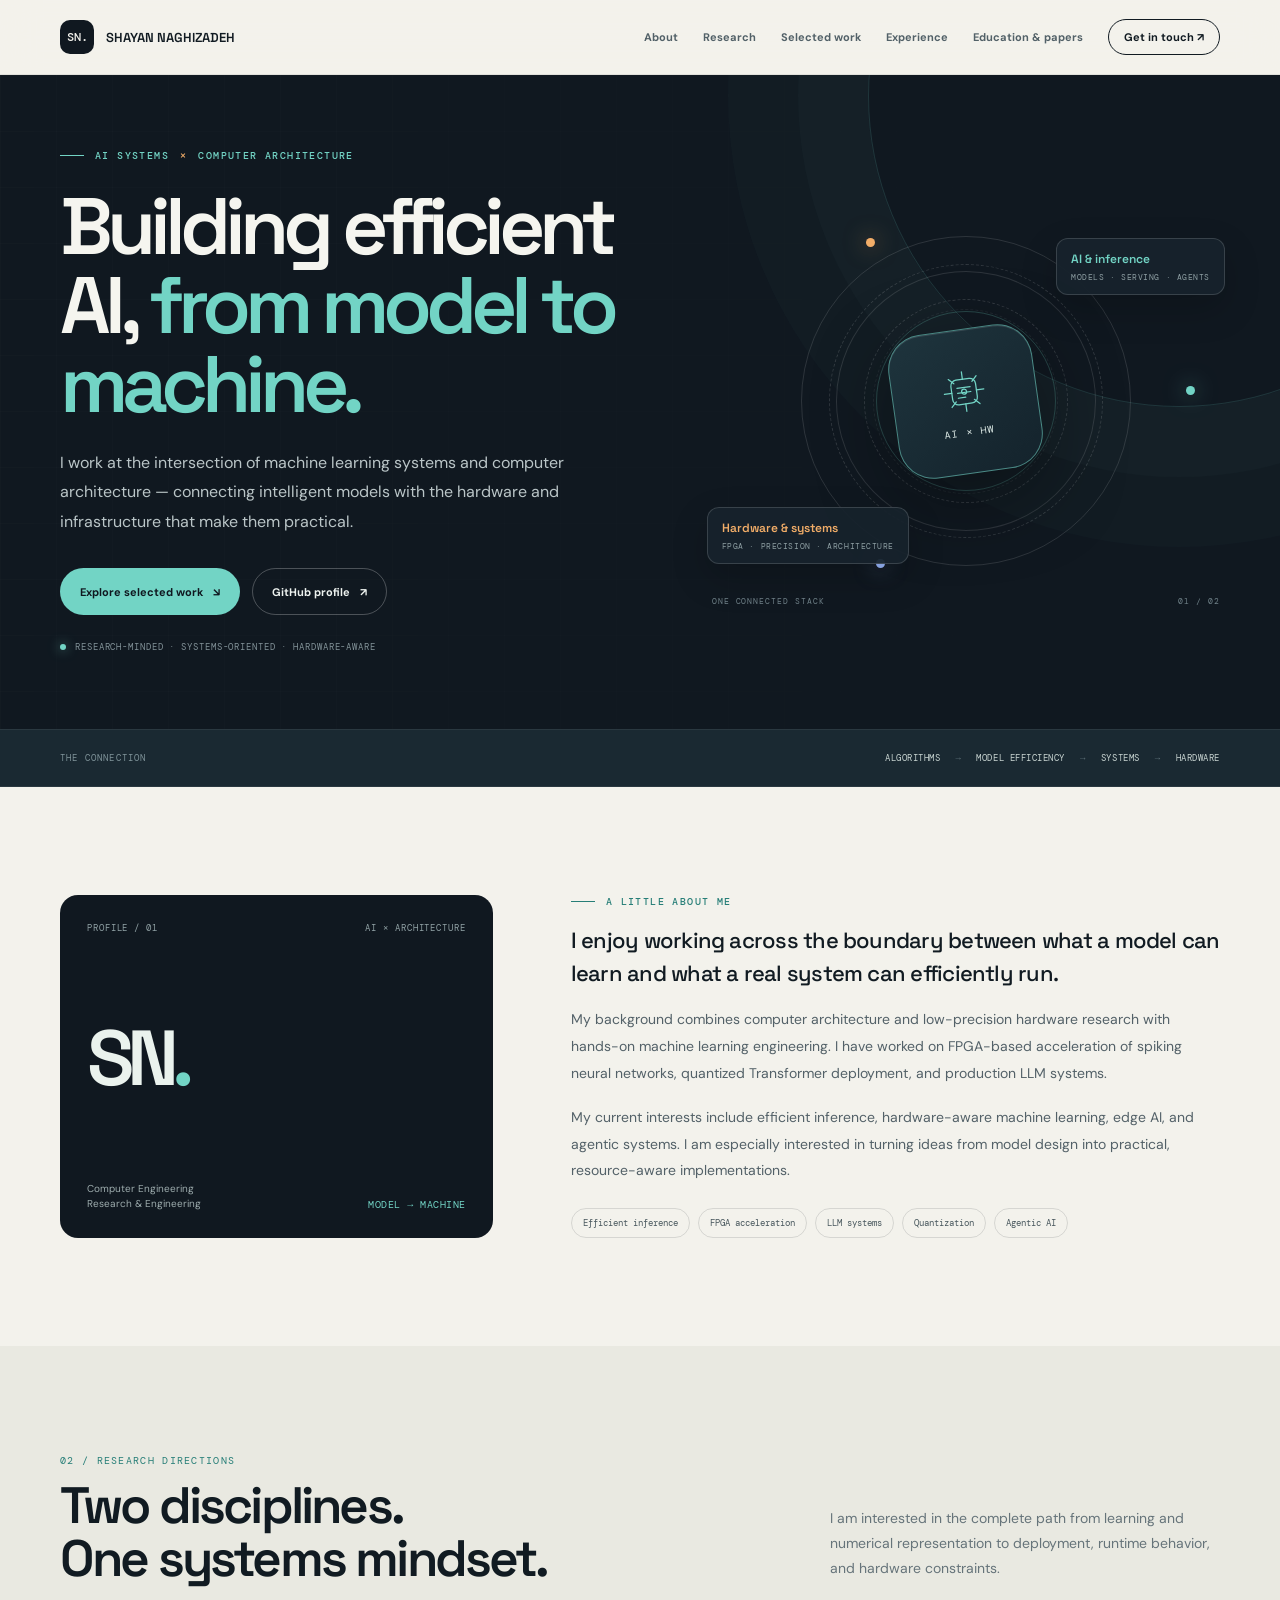
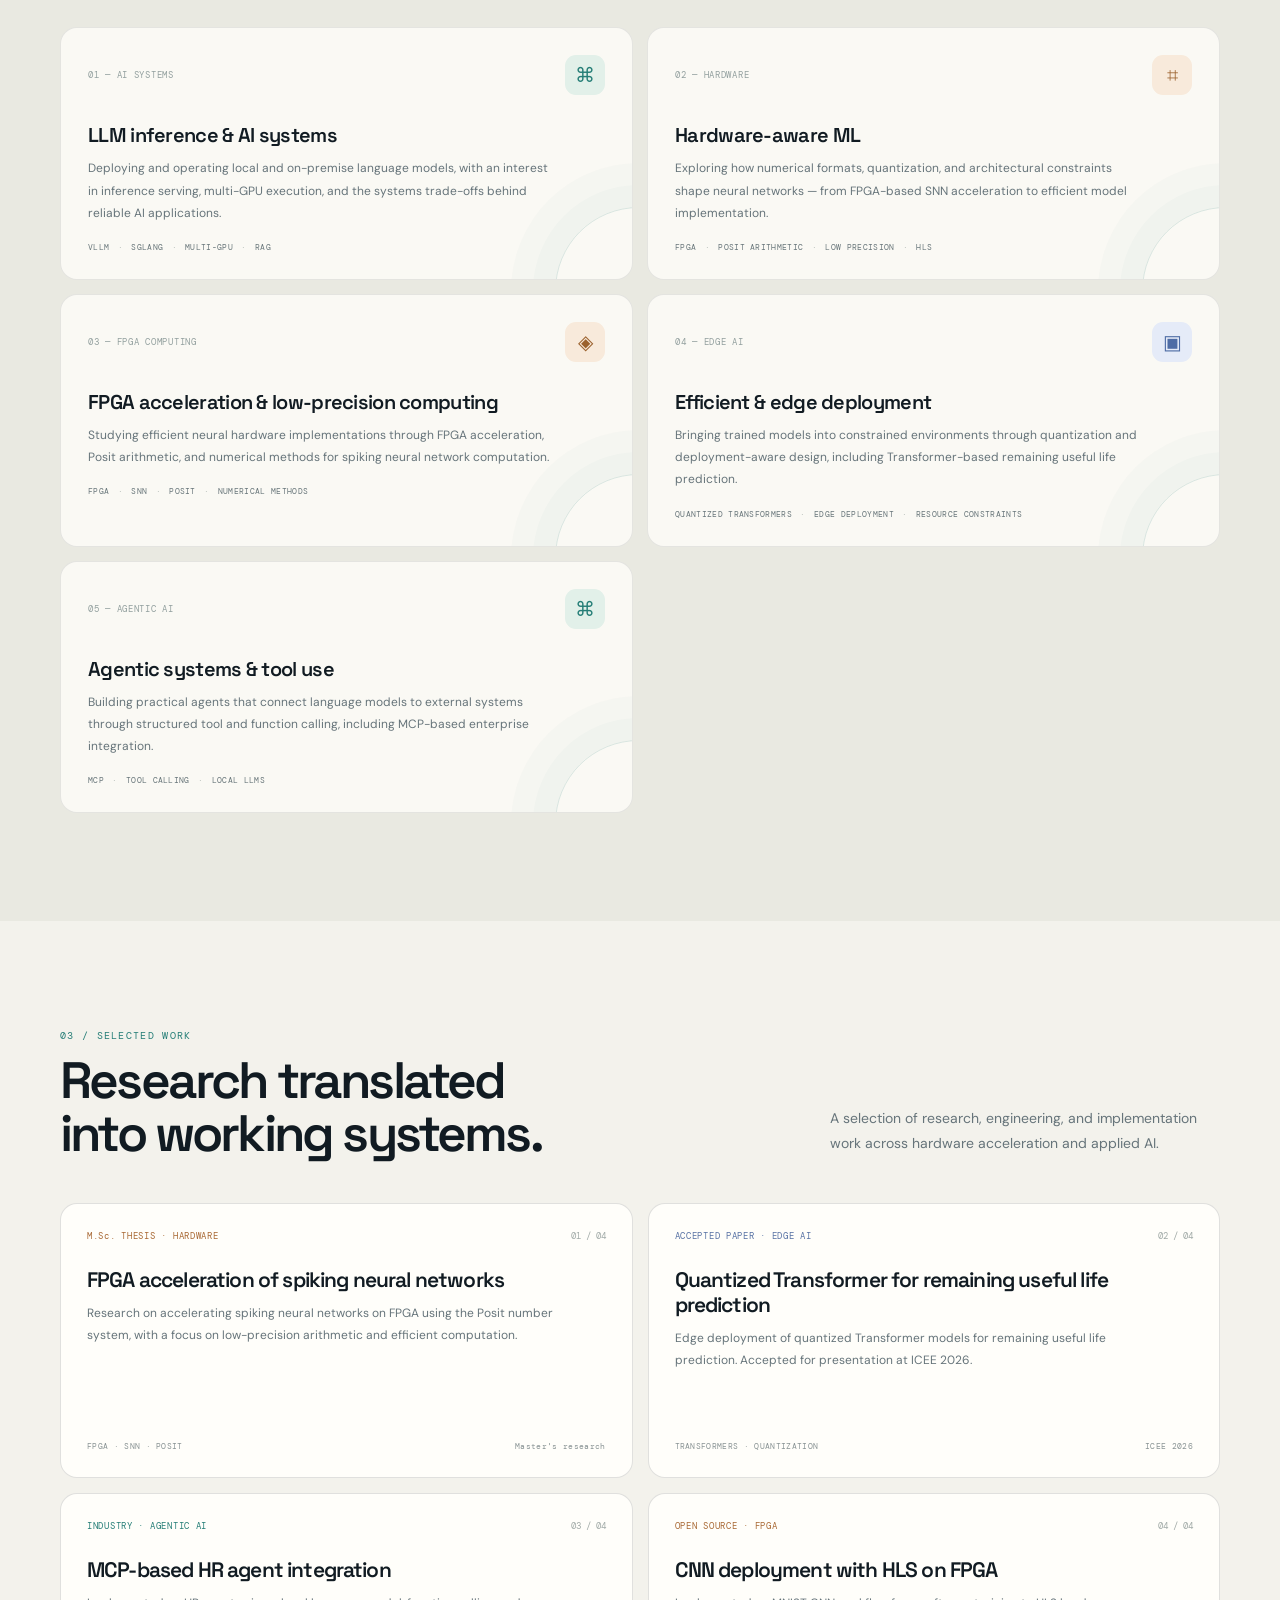
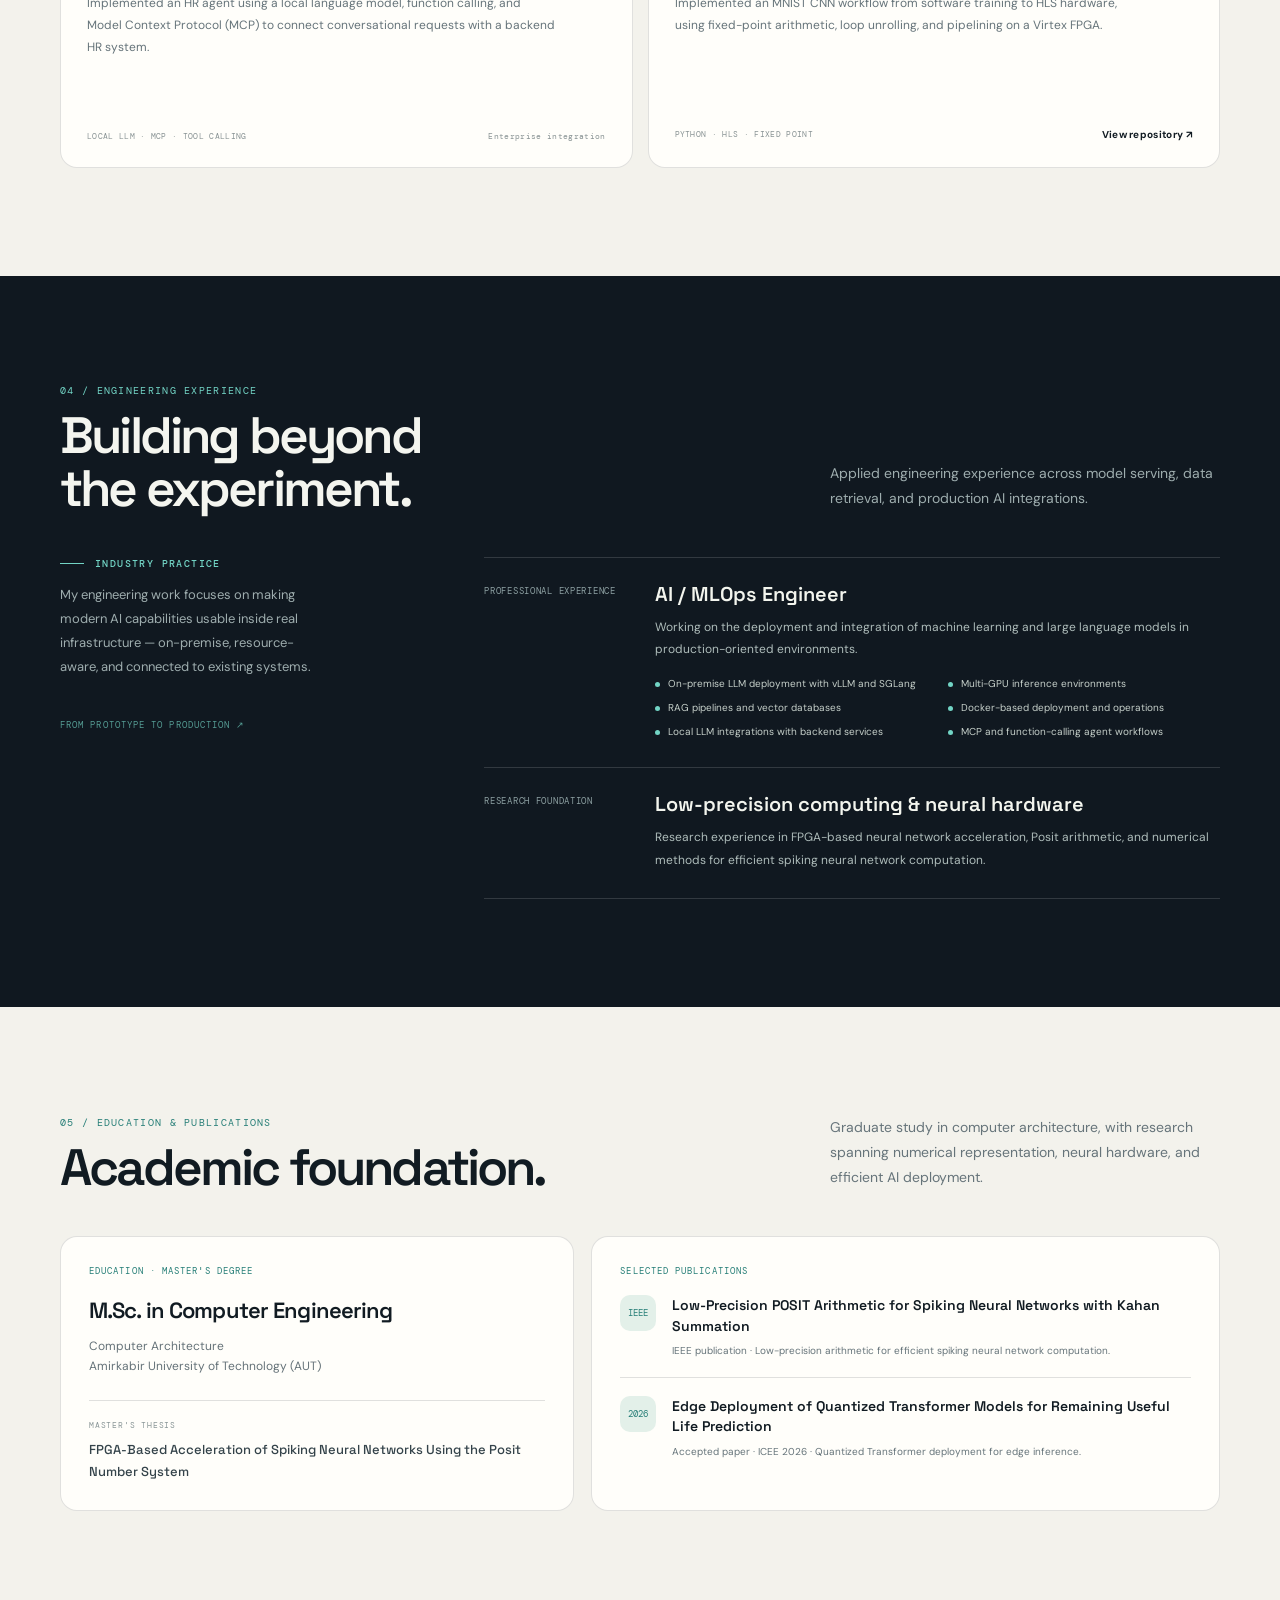
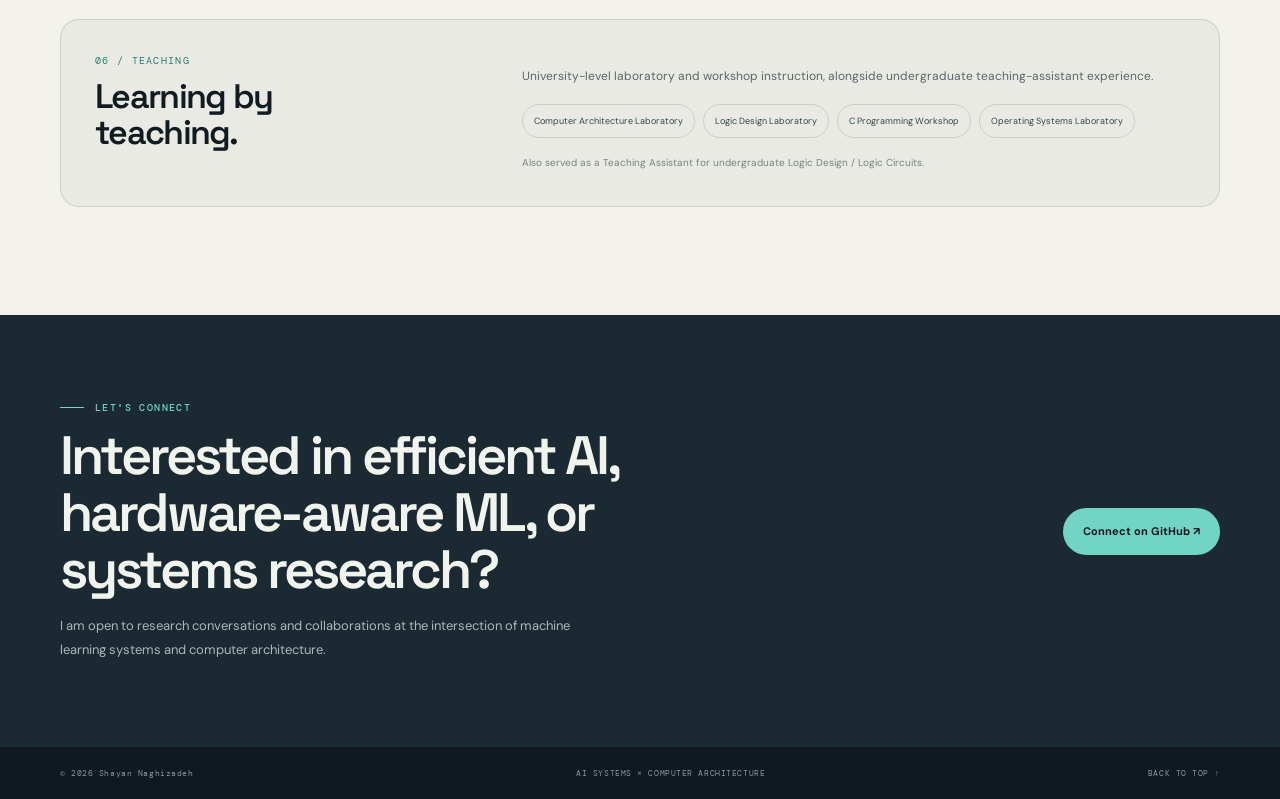
==== index.html @ 1f0ccd73 "Build academic portfolio website" ====
<!doctype html>
<html lang="en">
<head>
  <meta charset="utf-8">
  <meta name="viewport" content="width=device-width, initial-scale=1">
  <meta name="theme-color" content="#101820">
  <meta name="description" content="Shayan Naghizadeh — AI systems and computer architecture. Efficient inference, hardware-aware machine learning, FPGA acceleration, and agentic systems.">
  <meta property="og:type" content="website">
  <meta property="og:title" content="Shayan Naghizadeh — AI × Hardware">
  <meta property="og:description" content="Connecting intelligent models with the hardware and systems that make them practical.">
  <meta property="og:url" content="https://shayan-naghizadeh.github.io/">
  <title>Shayan Naghizadeh — AI × Hardware</title>
  <link rel="icon" href="favicon.svg" type="image/svg+xml">
  <link rel="preconnect" href="https://fonts.googleapis.com">
  <link rel="preconnect" href="https://fonts.gstatic.com" crossorigin>
  <link href="https://fonts.googleapis.com/css2?family=DM+Mono:wght@400;500&family=DM+Sans:wght@400;500;600;700&family=Space+Grotesk:wght@400;500;600;700&display=swap" rel="stylesheet">
  <link rel="stylesheet" href="styles.css">
  <script src="script.js" defer></script>
</head>
<body>
  <a class="skip-link" href="#main">Skip to content</a>
  <div class="nav-shell">
    <nav class="nav wrap" aria-label="Main navigation">
      <a class="brand" href="#top"><span class="brand-mark">SN.</span><span>SHAYAN NAGHIZADEH</span></a>
      <button class="menu-toggle" id="menuToggle" aria-label="Open navigation menu" aria-expanded="false">
        <svg viewBox="0 0 24 24" aria-hidden="true"><path d="M4 7h16M4 12h16M4 17h16"/></svg>
      </button>
      <div class="nav-links" id="navLinks">
        <a href="#about">About</a><a href="#research">Research</a><a href="#work">Selected work</a><a href="#experience">Experience</a><a href="#publications">Education &amp; papers</a><a class="nav-cta" href="#contact">Get in touch ↗</a>
      </div>
    </nav>
  </div>

  <main id="main">
    <header class="hero" id="top">
      <div class="hero-grid wrap">
        <div class="hero-copy reveal">
          <div class="eyebrow"><span class="eyebrow-line"></span> AI SYSTEMS <span class="eyebrow-cross">×</span> COMPUTER ARCHITECTURE</div>
          <h1>Building efficient AI, <em>from model to machine.</em></h1>
          <p class="hero-lede">I work at the intersection of machine learning systems and computer architecture — connecting intelligent models with the hardware and infrastructure that make them practical.</p>
          <div class="hero-actions">
            <a class="button button-primary" href="#work">Explore selected work <span>↘</span></a>
            <a class="button button-outline" href="https://github.com/shayan-naghizadeh" target="_blank" rel="noopener noreferrer">GitHub profile <span>↗</span></a>
          </div>
          <div class="hero-footnote"><span class="status-dot"></span> RESEARCH-MINDED · SYSTEMS-ORIENTED · HARDWARE-AWARE</div>
        </div>
        <div class="system-art reveal" aria-label="Illustration connecting AI systems and hardware">
          <div class="orbit orbit-one"></div><div class="orbit orbit-two"></div><div class="orbit orbit-three"></div>
          <div class="orbit-point point-a"></div><div class="orbit-point point-b"></div><div class="orbit-point point-c"></div>
          <div class="art-line"></div>
          <div class="art-core">
            <svg viewBox="0 0 64 64" aria-hidden="true"><rect x="17" y="17" width="30" height="30" rx="7"/><path d="M24 27h16M24 33h16M24 39h9M32 8v9M32 47v9M8 32h9M47 32h9M15 15l6 6M43 43l6 6M49 15l-6 6M21 43l-6 6"/><circle cx="32" cy="32" r="3"/></svg>
            <span>AI × HW</span>
          </div>
          <div class="art-label art-ai"><b>AI &amp; inference</b><small>MODELS · SERVING · AGENTS</small></div>
          <div class="art-label art-hw"><b>Hardware &amp; systems</b><small>FPGA · PRECISION · ARCHITECTURE</small></div>
          <div class="art-caption">ONE CONNECTED STACK <span>01 / 02</span></div>
        </div>
      </div>
    </header>

    <div class="bridge"><div class="wrap bridge-inner"><span class="bridge-label">The connection</span><div class="bridge-flow"><span>ALGORITHMS</span><i>→</i><span>MODEL EFFICIENCY</span><i>→</i><span>SYSTEMS</span><i>→</i><span>HARDWARE</span></div></div></div>

    <section class="section" id="about">
      <div class="wrap about-grid">
        <div class="about-stamp reveal"><div class="stamp-top"><span>PROFILE / 01</span><span>AI × ARCHITECTURE</span></div><div class="stamp-monogram">SN<span>.</span></div><div class="stamp-bottom"><span>Computer Engineering<br>Research &amp; Engineering</span><b>MODEL → MACHINE</b></div></div>
        <div class="about-copy reveal">
          <div class="eyebrow dark-eyebrow"><span class="eyebrow-line"></span> A LITTLE ABOUT ME</div>
          <p class="lead">I enjoy working across the boundary between what a model can learn and what a real system can efficiently run.</p>
          <p>My background combines computer architecture and low-precision hardware research with hands-on machine learning engineering. I have worked on FPGA-based acceleration of spiking neural networks, quantized Transformer deployment, and production LLM systems.</p>
          <p>My current interests include efficient inference, hardware-aware machine learning, edge AI, and agentic systems. I am especially interested in turning ideas from model design into practical, resource-aware implementations.</p>
          <div class="tag-row"><span>Efficient inference</span><span>FPGA acceleration</span><span>LLM systems</span><span>Quantization</span><span>Agentic AI</span></div>
        </div>
      </div>
    </section>

    <section class="section research-section" id="research">
      <div class="wrap">
        <div class="section-head reveal"><div><div class="section-index">02 / RESEARCH DIRECTIONS</div><h2>Two disciplines.<br>One systems mindset.</h2></div><p class="section-intro">I am interested in the complete path from learning and numerical representation to deployment, runtime behavior, and hardware constraints.</p></div>
        <div class="research-grid">
          <article class="research-card reveal"><div class="card-top"><span class="card-index">01 — AI SYSTEMS</span><span class="card-symbol teal-symbol">⌘</span></div><h3>LLM inference &amp; AI systems</h3><p>Deploying and operating local and on-premise language models, with an interest in inference serving, multi-GPU execution, and the systems trade-offs behind reliable AI applications.</p><div class="card-tags">vLLM <span>·</span> SGLang <span>·</span> Multi-GPU <span>·</span> RAG</div></article>
          <article class="research-card reveal"><div class="card-top"><span class="card-index">02 — HARDWARE</span><span class="card-symbol amber-symbol">⌗</span></div><h3>Hardware-aware ML</h3><p>Exploring how numerical formats, quantization, and architectural constraints shape neural networks — from FPGA-based SNN acceleration to efficient model implementation.</p><div class="card-tags">FPGA <span>·</span> Posit arithmetic <span>·</span> Low precision <span>·</span> HLS</div></article>
          <article class="research-card reveal"><div class="card-top"><span class="card-index">03 — FPGA COMPUTING</span><span class="card-symbol amber-symbol">◈</span></div><h3>FPGA acceleration &amp; low-precision computing</h3><p>Studying efficient neural hardware implementations through FPGA acceleration, Posit arithmetic, and numerical methods for spiking neural network computation.</p><div class="card-tags">FPGA <span>·</span> SNN <span>·</span> Posit <span>·</span> Numerical methods</div></article>
          <article class="research-card reveal"><div class="card-top"><span class="card-index">04 — EDGE AI</span><span class="card-symbol blue-symbol">▣</span></div><h3>Efficient &amp; edge deployment</h3><p>Bringing trained models into constrained environments through quantization and deployment-aware design, including Transformer-based remaining useful life prediction.</p><div class="card-tags">Quantized Transformers <span>·</span> Edge deployment <span>·</span> Resource constraints</div></article>
          <article class="research-card reveal"><div class="card-top"><span class="card-index">05 — AGENTIC AI</span><span class="card-symbol teal-symbol">⌘</span></div><h3>Agentic systems &amp; tool use</h3><p>Building practical agents that connect language models to external systems through structured tool and function calling, including MCP-based enterprise integration.</p><div class="card-tags">MCP <span>·</span> Tool calling <span>·</span> Local LLMs</div></article>
        </div>
      </div>
    </section>

    <section class="section" id="work">
      <div class="wrap">
        <div class="section-head reveal"><div><div class="section-index">03 / SELECTED WORK</div><h2>Research translated<br>into working systems.</h2></div><p class="section-intro">A selection of research, engineering, and implementation work across hardware acceleration and applied AI.</p></div>
        <div class="work-grid">
          <article class="work-card reveal"><div class="work-meta"><span class="work-type type-amber">M.Sc. THESIS · HARDWARE</span><span>01 / 04</span></div><h3>FPGA acceleration of spiking neural networks</h3><p>Research on accelerating spiking neural networks on FPGA using the Posit number system, with a focus on low-precision arithmetic and efficient computation.</p><div class="work-bottom"><span>FPGA · SNN · POSIT</span><span>Master's research</span></div></article>
          <article class="work-card reveal"><div class="work-meta"><span class="work-type type-blue">ACCEPTED PAPER · EDGE AI</span><span>02 / 04</span></div><h3>Quantized Transformer for remaining useful life prediction</h3><p>Edge deployment of quantized Transformer models for remaining useful life prediction. Accepted for presentation at ICEE 2026.</p><div class="work-bottom"><span>TRANSFORMERS · QUANTIZATION</span><span>ICEE 2026</span></div></article>
          <article class="work-card reveal"><div class="work-meta"><span class="work-type type-teal">INDUSTRY · AGENTIC AI</span><span>03 / 04</span></div><h3>MCP-based HR agent integration</h3><p>Implemented an HR agent using a local language model, function calling, and Model Context Protocol (MCP) to connect conversational requests with a backend HR system.</p><div class="work-bottom"><span>LOCAL LLM · MCP · TOOL CALLING</span><span>Enterprise integration</span></div></article>
          <article class="work-card reveal"><div class="work-meta"><span class="work-type type-amber">OPEN SOURCE · FPGA</span><span>04 / 04</span></div><h3>CNN deployment with HLS on FPGA</h3><p>Implemented an MNIST CNN workflow from software training to HLS hardware, using fixed-point arithmetic, loop unrolling, and pipelining on a Virtex FPGA.</p><div class="work-bottom"><span>PYTHON · HLS · FIXED POINT</span><a href="https://github.com/shayan-naghizadeh/train2fpga" target="_blank" rel="noopener noreferrer">View repository ↗</a></div></article>
        </div>
      </div>
    </section>

    <section class="section experience-section" id="experience">
      <div class="wrap">
        <div class="section-head reveal"><div><div class="section-index light-index">04 / ENGINEERING EXPERIENCE</div><h2>Building beyond<br>the experiment.</h2></div><p class="section-intro">Applied engineering experience across model serving, data retrieval, and production AI integrations.</p></div>
        <div class="experience-layout">
          <aside class="experience-aside reveal"><div class="eyebrow"><span class="eyebrow-line"></span> INDUSTRY PRACTICE</div><p>My engineering work focuses on making modern AI capabilities usable inside real infrastructure — on-premise, resource-aware, and connected to existing systems.</p><div class="aside-mark">FROM PROTOTYPE TO PRODUCTION ↗</div></aside>
          <div class="timeline reveal">
            <div class="timeline-item"><div class="timeline-label">PROFESSIONAL EXPERIENCE</div><div class="timeline-content"><h3>AI / MLOps Engineer</h3><p>Working on the deployment and integration of machine learning and large language models in production-oriented environments.</p><ul><li>On-premise LLM deployment with vLLM and SGLang</li><li>Multi-GPU inference environments</li><li>RAG pipelines and vector databases</li><li>Docker-based deployment and operations</li><li>Local LLM integrations with backend services</li><li>MCP and function-calling agent workflows</li></ul></div></div>
            <div class="timeline-item"><div class="timeline-label">RESEARCH FOUNDATION</div><div class="timeline-content"><h3>Low-precision computing &amp; neural hardware</h3><p>Research experience in FPGA-based neural network acceleration, Posit arithmetic, and numerical methods for efficient spiking neural network computation.</p></div></div>
          </div>
        </div>
      </div>
    </section>

    <section class="section" id="publications">
      <div class="wrap">
        <div class="section-head reveal"><div><div class="section-index">05 / EDUCATION &amp; PUBLICATIONS</div><h2>Academic foundation.</h2></div><p class="section-intro">Graduate study in computer architecture, with research spanning numerical representation, neural hardware, and efficient AI deployment.</p></div>
        <div class="credentials-grid">
          <article class="credential-panel reveal"><div class="panel-label">EDUCATION · MASTER'S DEGREE</div><h3>M.Sc. in Computer Engineering</h3><p class="institution">Computer Architecture<br>Amirkabir University of Technology (AUT)</p><div class="thesis"><span>MASTER'S THESIS</span><strong>FPGA-Based Acceleration of Spiking Neural Networks Using the Posit Number System</strong></div></article>
          <article class="credential-panel reveal"><div class="panel-label">SELECTED PUBLICATIONS</div>
            <div class="publication"><div class="pub-icon">IEEE</div><div><h4>Low-Precision POSIT Arithmetic for Spiking Neural Networks with Kahan Summation</h4><p>IEEE publication · Low-precision arithmetic for efficient spiking neural network computation.</p></div></div>
            <div class="publication"><div class="pub-icon">2026</div><div><h4>Edge Deployment of Quantized Transformer Models for Remaining Useful Life Prediction</h4><p>Accepted paper · ICEE 2026 · Quantized Transformer deployment for edge inference.</p></div></div>
          </article>
        </div>
      </div>
    </section>

    <section class="section teaching-section" id="teaching"><div class="wrap teaching-inner reveal"><div><div class="section-index">06 / TEACHING</div><h2>Learning by<br>teaching.</h2></div><div class="teaching-copy"><p>University-level laboratory and workshop instruction, alongside undergraduate teaching-assistant experience.</p><div class="course-list"><span>Computer Architecture Laboratory</span><span>Logic Design Laboratory</span><span>C Programming Workshop</span><span>Operating Systems Laboratory</span></div><p class="teaching-note">Also served as a Teaching Assistant for undergraduate Logic Design / Logic Circuits.</p></div></div></section>

    <section class="contact" id="contact"><div class="wrap contact-inner reveal"><div><div class="eyebrow"><span class="eyebrow-line"></span> LET'S CONNECT</div><h2>Interested in efficient AI, hardware-aware ML, or systems research?</h2><p>I am open to research conversations and collaborations at the intersection of machine learning systems and computer architecture.</p></div><a class="button button-primary" href="https://github.com/shayan-naghizadeh" target="_blank" rel="noopener noreferrer">Connect on GitHub ↗</a></div></section>
  </main>
  <footer><div class="wrap footer-inner"><span>© <span id="year">2026</span> Shayan Naghizadeh</span><span>AI SYSTEMS × COMPUTER ARCHITECTURE</span><a href="#top">BACK TO TOP ↑</a></div></footer>
</body>
</html>
---- styles.css ----
:root{--ink:#111b22;--muted:#66747a;--paper:#f3f2ec;--paper2:#e9e9e1;--white:#fffefa;--line:rgba(17,27,34,.13);--dark:#101820;--dark2:#1a2932;--teal:#72d4c5;--tealdeep:#267e77;--amber:#f2ad68;--blue:#9bb9ff;--mono:"DM Mono",monospace;--sans:"DM Sans",sans-serif;--display:"Space Grotesk",sans-serif;--max:1160px}
*{box-sizing:border-box}html{scroll-behavior:smooth;scroll-padding-top:90px}body{margin:0;background:var(--paper);color:var(--ink);font-family:var(--sans);-webkit-font-smoothing:antialiased;text-rendering:optimizeLegibility}a{color:inherit;text-decoration:none}::selection{background:var(--teal);color:var(--dark)}.wrap{width:min(var(--max),calc(100% - 48px));margin-inline:auto}.skip-link{position:absolute;left:-9999px;top:0;padding:12px;background:white;z-index:100}.skip-link:focus{left:12px;top:12px}.section{padding:108px 0}.eyebrow{display:flex;align-items:center;gap:11px;color:var(--teal);font:500 10px var(--mono);letter-spacing:.14em;text-transform:uppercase}.eyebrow-line{width:24px;height:1px;background:currentColor}.eyebrow-cross{color:var(--amber)}.dark-eyebrow{color:var(--tealdeep)}.section-index{color:var(--tealdeep);font:10px var(--mono);letter-spacing:.13em;text-transform:uppercase}.section-head{display:flex;justify-content:space-between;align-items:end;gap:30px;margin-bottom:42px}.section-head h2{margin:12px 0 0;font:600 clamp(34px,4vw,52px)/1.04 var(--display);letter-spacing:-.055em}.section-intro{max-width:390px;margin:0 0 4px;color:var(--muted);font-size:14px;line-height:1.8}
.nav-shell{position:sticky;top:0;z-index:50;background:rgba(243,242,236,.9);border-bottom:1px solid rgba(17,27,34,.08);backdrop-filter:blur(18px)}.nav{min-height:74px;display:flex;align-items:center;justify-content:space-between;gap:24px}.brand{display:inline-flex;align-items:center;gap:12px;font:600 13px var(--display);white-space:nowrap}.brand-mark{display:grid;place-items:center;width:34px;height:34px;border-radius:10px;color:var(--paper);background:var(--dark);font:500 12px var(--mono)}.nav-links{display:flex;align-items:center;gap:25px;color:#526168;font-size:11px;font-weight:700}.nav-links a{transition:color .2s}.nav-links a:hover{color:var(--tealdeep)}.nav-cta{padding:10px 15px;border:1px solid var(--ink);border-radius:999px;color:var(--ink)}.nav-cta:hover{background:var(--ink);color:var(--paper)!important}.menu-toggle{display:none;width:42px;height:42px;border:1px solid var(--line);border-radius:50%;background:transparent;color:var(--ink)}.menu-toggle svg{width:18px;height:18px;fill:none;stroke:currentColor;stroke-width:1.7;stroke-linecap:round}
.hero{position:relative;overflow:hidden;padding:74px 0 76px;color:#f5f5ef;background:var(--dark)}.hero:before{position:absolute;content:"";inset:0;opacity:.18;background-image:linear-gradient(rgba(255,255,255,.07) 1px,transparent 1px),linear-gradient(90deg,rgba(255,255,255,.07) 1px,transparent 1px);background-size:56px 56px;mask-image:linear-gradient(90deg,#000,transparent 90%)}.hero:after{position:absolute;content:"";width:620px;height:620px;right:-210px;top:-290px;border:1px solid rgba(114,212,197,.16);border-radius:50%;box-shadow:0 0 0 70px rgba(114,212,197,.025),0 0 0 140px rgba(114,212,197,.02)}.hero-grid{position:relative;z-index:1;display:grid;grid-template-columns:1.08fr .92fr;align-items:center;gap:55px}.hero h1{max-width:720px;margin:25px 0 23px;font:600 clamp(48px,6.4vw,80px)/.99 var(--display);letter-spacing:-.075em}.hero h1 em{color:var(--teal);font-style:normal}.hero-lede{max-width:600px;margin:0;color:#bac5c7;font-size:16px;line-height:1.85}.hero-actions{display:flex;align-items:center;flex-wrap:wrap;gap:12px;margin-top:32px}.button{display:inline-flex;justify-content:center;align-items:center;gap:10px;min-height:47px;padding:0 19px;border:1px solid transparent;border-radius:999px;font-size:11px;font-weight:700;transition:transform .2s,background .2s,border-color .2s}.button:hover{transform:translateY(-2px)}.button-primary{color:var(--dark);background:var(--teal)}.button-primary:hover{background:#94e4d7}.button-outline{color:#edf2ef;border-color:rgba(255,255,255,.25)}.button-outline:hover{border-color:var(--teal)}.hero-footnote{display:flex;align-items:center;gap:9px;margin-top:26px;color:#829298;font:9px var(--mono);letter-spacing:.1em}.status-dot{width:6px;height:6px;border-radius:50%;background:var(--teal);box-shadow:0 0 12px rgba(114,212,197,.7)}
.system-art{position:relative;min-height:410px;display:flex;align-items:center;justify-content:center}.orbit{position:absolute;width:330px;height:330px;border:1px solid rgba(255,255,255,.12);border-radius:50%}.orbit:before,.orbit:after{position:absolute;content:"";inset:27px;border:1px dashed rgba(255,255,255,.14);border-radius:50%}.orbit:after{inset:74px;border-style:solid;border-color:rgba(114,212,197,.24)}.orbit-two{width:260px;height:260px;transform:rotate(35deg)}.orbit-three{width:185px;height:185px;border-style:dashed;opacity:.55}.orbit-point{position:absolute;width:9px;height:9px;border-radius:50%;background:var(--amber);box-shadow:0 0 22px rgba(242,173,104,.65)}.point-a{top:42px;left:calc(50% - 100px)}.point-b{right:25px;top:190px;background:var(--teal);box-shadow:0 0 22px rgba(114,212,197,.65)}.point-c{bottom:38px;left:calc(50% - 90px);background:var(--blue);box-shadow:0 0 22px rgba(155,185,255,.65)}.art-line{position:absolute;width:180px;height:1px;background:linear-gradient(90deg,transparent,rgba(114,212,197,.6),transparent);transform:rotate(-36deg)}.art-core{position:relative;z-index:2;display:flex;flex-direction:column;justify-content:center;align-items:center;width:145px;height:145px;border:1px solid rgba(114,212,197,.55);border-radius:35px;background:linear-gradient(145deg,#1e343d,#14232c);box-shadow:0 25px 80px rgba(0,0,0,.35),inset 0 1px 0 rgba(255,255,255,.12);transform:rotate(-8deg)}.art-core svg{width:53px;height:53px;fill:none;stroke:var(--teal);stroke-width:1.5;stroke-linecap:round;stroke-linejoin:round}.art-core span{margin-top:8px;color:#dce9e5;font:10px var(--mono);letter-spacing:.12em}.art-label{position:absolute;z-index:3;display:flex;flex-direction:column;gap:5px;padding:12px 14px;border:1px solid rgba(255,255,255,.15);border-radius:12px;background:rgba(23,35,44,.94);box-shadow:0 14px 36px rgba(0,0,0,.18)}.art-label b{color:#f1f4ed;font:600 12px var(--display)}.art-label small{color:#8e9fa3;font:8px var(--mono);letter-spacing:.07em}.art-ai{top:42px;right:-5px}.art-hw{bottom:42px;left:-5px}.art-ai b{color:var(--teal)}.art-hw b{color:var(--amber)}.art-caption{position:absolute;bottom:0;left:50%;width:100%;display:flex;justify-content:space-between;color:#71838a;font:8px var(--mono);letter-spacing:.12em;transform:translateX(-50%)}
.bridge{padding:22px 0;color:#dfe9e4;background:#1a2932;border-block:1px solid rgba(255,255,255,.07)}.bridge-inner{display:flex;align-items:center;justify-content:space-between;gap:20px}.bridge-label{color:#80949a;font:9px var(--mono);letter-spacing:.13em;text-transform:uppercase}.bridge-flow{display:flex;align-items:center;gap:15px;color:#c8d4d1;font:9px var(--mono);letter-spacing:.06em}.bridge-flow span{white-space:nowrap}.bridge-flow i{color:#60737a;font-style:normal}
.about-grid{display:grid;grid-template-columns:.8fr 1.2fr;gap:78px}.about-stamp{display:flex;flex-direction:column;justify-content:space-between;min-height:265px;padding:27px;border-radius:18px;color:#eaf2ed;background:var(--dark)}.stamp-top{display:flex;justify-content:space-between;gap:10px;color:#91a2a5;font:9px var(--mono);letter-spacing:.1em}.stamp-monogram{font:600 78px/.9 var(--display);letter-spacing:-.09em}.stamp-monogram span{color:var(--teal)}.stamp-bottom{display:flex;justify-content:space-between;align-items:end;gap:12px;color:#9eadae;font-size:10px;line-height:1.5}.stamp-bottom b{color:var(--teal);font:10px var(--mono);letter-spacing:.05em}.about-copy p{margin:0 0 18px;color:#536168;font-size:14px;line-height:1.9}.about-copy p.lead{margin:16px 0;color:var(--ink);font:500 22px/1.5 var(--display);letter-spacing:-.035em}.tag-row{display:flex;flex-wrap:wrap;gap:8px;margin-top:24px}.tag-row span{padding:8px 11px;border:1px solid var(--line);border-radius:999px;color:#48575d;font:9px var(--mono)}
.research-section{background:var(--paper2)}.research-grid{display:grid;grid-template-columns:repeat(2,1fr);gap:14px}.research-card{position:relative;min-height:245px;overflow:hidden;padding:27px;border:1px solid rgba(17,27,34,.09);border-radius:17px;background:rgba(255,254,250,.75);transition:transform .25s,box-shadow .25s}.research-card:hover,.work-card:hover{transform:translateY(-4px);box-shadow:0 18px 42px rgba(17,27,34,.07)}.research-card:after{position:absolute;content:"";width:165px;height:165px;right:-90px;bottom:-95px;border:1px solid rgba(38,126,119,.16);border-radius:50%;box-shadow:0 0 0 22px rgba(38,126,119,.025),0 0 0 44px rgba(38,126,119,.02)}.card-top,.work-meta{display:flex;align-items:center;justify-content:space-between;gap:12px}.card-index{color:#93a09f;font:9px var(--mono);letter-spacing:.08em}.card-symbol{display:grid;place-items:center;width:40px;height:40px;border-radius:11px;font-size:20px}.teal-symbol{color:var(--tealdeep);background:#e2f0e9}.amber-symbol{color:#9b612d;background:#f8eadb}.blue-symbol{color:#4e6ca5;background:#e5ebf8}.research-card h3{margin:27px 0 9px;font:600 20px var(--display);letter-spacing:-.035em}.research-card p,.work-card p{max-width:470px;margin:0;color:var(--muted);font-size:12px;line-height:1.85}.card-tags{position:relative;z-index:1;margin-top:18px;color:#68767a;font:8px var(--mono);letter-spacing:.04em;text-transform:uppercase}.card-tags span{color:#a4afaa;margin:0 3px}
.work-grid{display:grid;grid-template-columns:repeat(2,1fr);gap:15px}.work-card{display:flex;flex-direction:column;min-height:275px;padding:26px;border:1px solid var(--line);border-radius:17px;background:var(--white);transition:transform .25s,box-shadow .25s}.work-meta{color:#a1aaa7;font:9px var(--mono)}.work-type{letter-spacing:.08em}.type-amber{color:#a96935}.type-blue{color:#5872a4}.type-teal{color:var(--tealdeep)}.work-card h3{margin:25px 0 10px;font:600 21px/1.2 var(--display);letter-spacing:-.04em}.work-bottom{display:flex;justify-content:space-between;align-items:center;gap:10px;margin-top:auto;padding-top:23px;color:#899394;font:8px var(--mono);letter-spacing:.04em}.work-bottom a{color:var(--ink);font:700 10px var(--sans);white-space:nowrap}.work-bottom a:hover{color:var(--tealdeep)}
.experience-section{color:#eff3ee;background:var(--dark)}.experience-section .section-index{color:var(--teal)}.experience-section .section-head h2{color:#f4f5ef}.experience-section .section-intro{color:#9eadae}.experience-layout{display:grid;grid-template-columns:.65fr 1.35fr;gap:70px}.experience-aside p{max-width:270px;color:#9eadae;font-size:13px;line-height:1.85}.aside-mark{margin-top:40px;color:rgba(114,212,197,.7);font:9px var(--mono);letter-spacing:.12em}.timeline{border-top:1px solid rgba(255,255,255,.14)}.timeline-item{display:grid;grid-template-columns:145px 1fr;gap:26px;padding:27px 0;border-bottom:1px solid rgba(255,255,255,.14)}.timeline-label{color:#8da0a2;font:9px var(--mono);letter-spacing:.08em}.timeline-content h3{margin:-4px 0 9px;color:#f3f5ee;font:600 20px var(--display)}.timeline-content p{margin:0;color:#aebcba;font-size:12px;line-height:1.85}.timeline-content ul{display:grid;grid-template-columns:repeat(2,minmax(0,1fr));gap:8px 20px;margin:16px 0 0;padding:0;list-style:none}.timeline-content li{position:relative;padding-left:13px;color:#c6d0ca;font-size:10px;line-height:1.6}.timeline-content li:before{position:absolute;left:0;top:6px;width:5px;height:5px;border-radius:50%;content:"";background:var(--teal)}
.credentials-grid{display:grid;grid-template-columns:.9fr 1.1fr;gap:17px}.credential-panel{padding:28px;border:1px solid var(--line);border-radius:17px;background:var(--white)}.panel-label{color:var(--tealdeep);font:9px var(--mono);letter-spacing:.12em}.credential-panel h3{margin:20px 0 8px;font:600 22px/1.2 var(--display);letter-spacing:-.04em}.institution{color:#657278;font-size:12px;line-height:1.7}.thesis{margin-top:23px;padding-top:19px;border-top:1px solid var(--line)}.thesis span{display:block;margin-bottom:8px;color:#8a9697;font:8px var(--mono);letter-spacing:.1em}.thesis strong{color:#34434a;font:500 13px/1.65 var(--display)}.publication{display:grid;grid-template-columns:37px 1fr;gap:15px;padding:18px 0;border-bottom:1px solid var(--line)}.publication:last-child{padding-bottom:0;border-bottom:0}.pub-icon{display:grid;place-items:center;width:36px;height:36px;border-radius:10px;color:var(--tealdeep);background:#e3f0e9;font:9px var(--mono)}.publication h4{margin:0 0 6px;font:600 14px/1.45 var(--display)}.publication p{margin:0;color:var(--muted);font-size:10px;line-height:1.7}
.teaching-section{padding-top:0}.teaching-inner{display:grid;grid-template-columns:.7fr 1.3fr;gap:70px;padding:34px;border:1px solid var(--line);border-radius:19px;background:#e9eae3}.teaching-inner h2{margin:12px 0 0;font:600 34px/1.05 var(--display);letter-spacing:-.05em}.teaching-copy{color:#59676c;font-size:12px;line-height:1.8}.course-list{display:flex;flex-wrap:wrap;gap:8px;margin:16px 0}.course-list span{padding:8px 11px;border:1px solid rgba(17,27,34,.13);border-radius:999px;color:#35464d;font-size:9px}.teaching-note{margin:0;color:#778386;font-size:10px}
.contact{padding:86px 0;color:#f1f4ed;background:#1a2932}.contact-inner{display:flex;align-items:center;justify-content:space-between;gap:40px}.contact h2{max-width:650px;margin:14px 0 0;font:600 clamp(34px,4.4vw,54px)/1.05 var(--display);letter-spacing:-.055em}.contact p{max-width:540px;margin:16px 0 0;color:#aab9b6;font-size:13px;line-height:1.8}.contact .button{flex-shrink:0}footer{padding:21px 0;color:#89979a;background:var(--dark)}.footer-inner{display:flex;justify-content:space-between;align-items:center;gap:18px;font:8px var(--mono);letter-spacing:.07em}.footer-inner a:hover{color:var(--teal)}
.reveal{opacity:0;transform:translateY(16px);transition:opacity .65s ease,transform .65s ease}.reveal.visible{opacity:1;transform:translateY(0)}@media(prefers-reduced-motion:reduce){html{scroll-behavior:auto}*,*:before,*:after{transition-duration:.01ms!important;animation-duration:.01ms!important}.reveal{opacity:1;transform:none}}
@media(max-width:900px){.nav-links{gap:15px}.hero-grid{grid-template-columns:1.05fr .95fr;gap:20px}.system-art{transform:scale(.88);transform-origin:center right}.about-grid,.experience-layout{gap:40px}.teaching-inner{gap:38px}}
@media(max-width:720px){.wrap{width:min(100% - 36px,var(--max))}.section{padding:76px 0}.nav{min-height:67px}.menu-toggle{display:grid;place-items:center}.nav-links{position:absolute;display:none;top:67px;left:0;right:0;padding:16px 22px 20px;flex-direction:column;align-items:stretch;gap:0;border-bottom:1px solid var(--line);background:var(--paper);box-shadow:0 18px 28px rgba(17,27,34,.08)}.nav-links.open{display:flex}.nav-links a{padding:12px 0;border-bottom:1px solid var(--line)}.nav-links .nav-cta{margin-top:10px;text-align:center;border:1px solid var(--ink)}.hero{padding:60px 0 48px}.hero-grid{grid-template-columns:1fr;gap:10px}.hero h1{font-size:clamp(45px,11vw,66px)}.hero-lede{font-size:14px}.system-art{min-height:300px;transform:scale(.78);transform-origin:center;margin:-8px 0 -20px}.bridge-inner{flex-direction:column;align-items:flex-start;gap:12px}.bridge-flow{flex-wrap:wrap;gap:8px;font-size:8px}.section-head{display:block;margin-bottom:29px}.section-intro{margin-top:16px}.about-grid,.experience-layout,.credentials-grid,.teaching-inner{grid-template-columns:1fr;gap:24px}.about-stamp{min-height:220px}.research-grid,.work-grid{grid-template-columns:1fr}.research-card{min-height:220px}.experience-aside p{max-width:100%}.aside-mark{margin-top:18px}.timeline-item{grid-template-columns:1fr;gap:11px}.timeline-content ul{grid-template-columns:1fr}.teaching-section{padding-top:0}.teaching-inner{padding:25px}.contact{padding:68px 0}.contact-inner{flex-direction:column;align-items:flex-start}.footer-inner{flex-direction:column;align-items:flex-start}}
@media(max-width:390px){.brand{font-size:11px}.hero-actions{align-items:stretch;flex-direction:column}.hero-actions .button{width:100%}.system-art{transform:scale(.68);margin-inline:-30px}.work-card,.research-card,.credential-panel{padding:21px}}
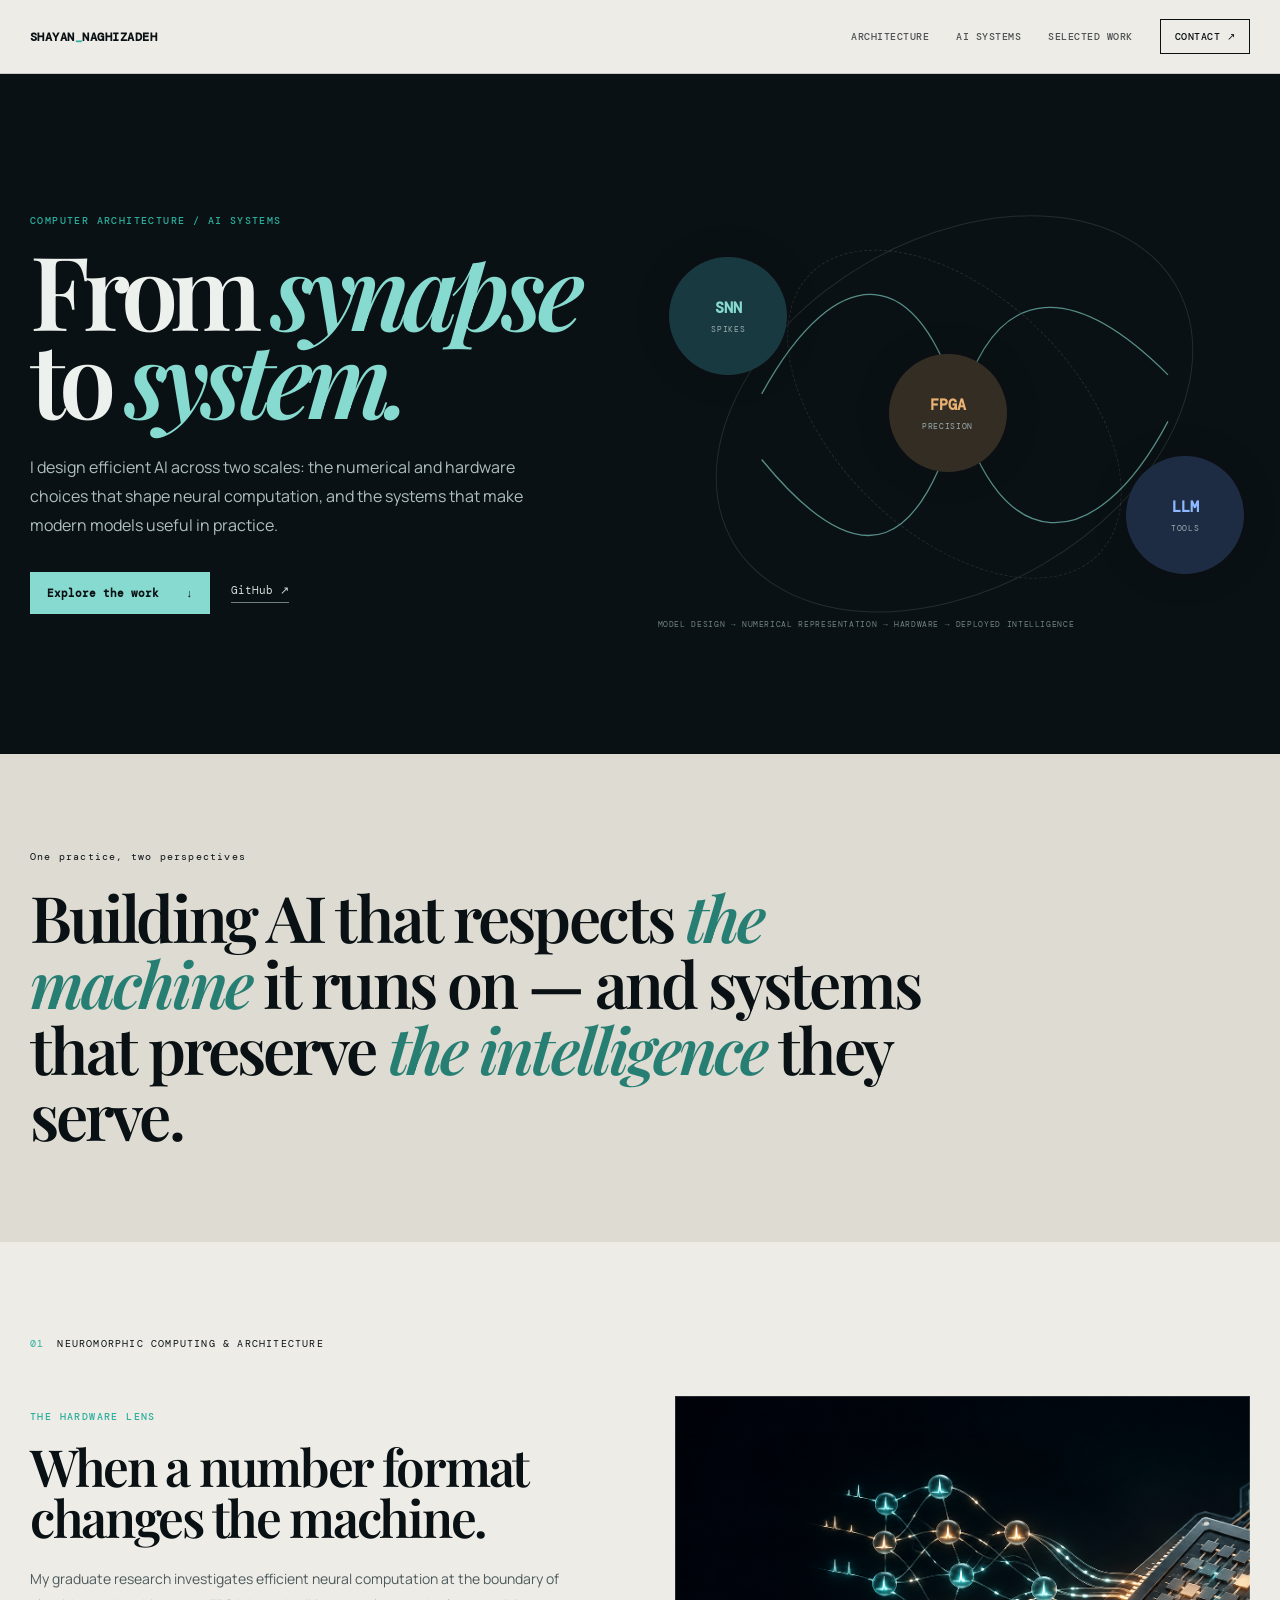
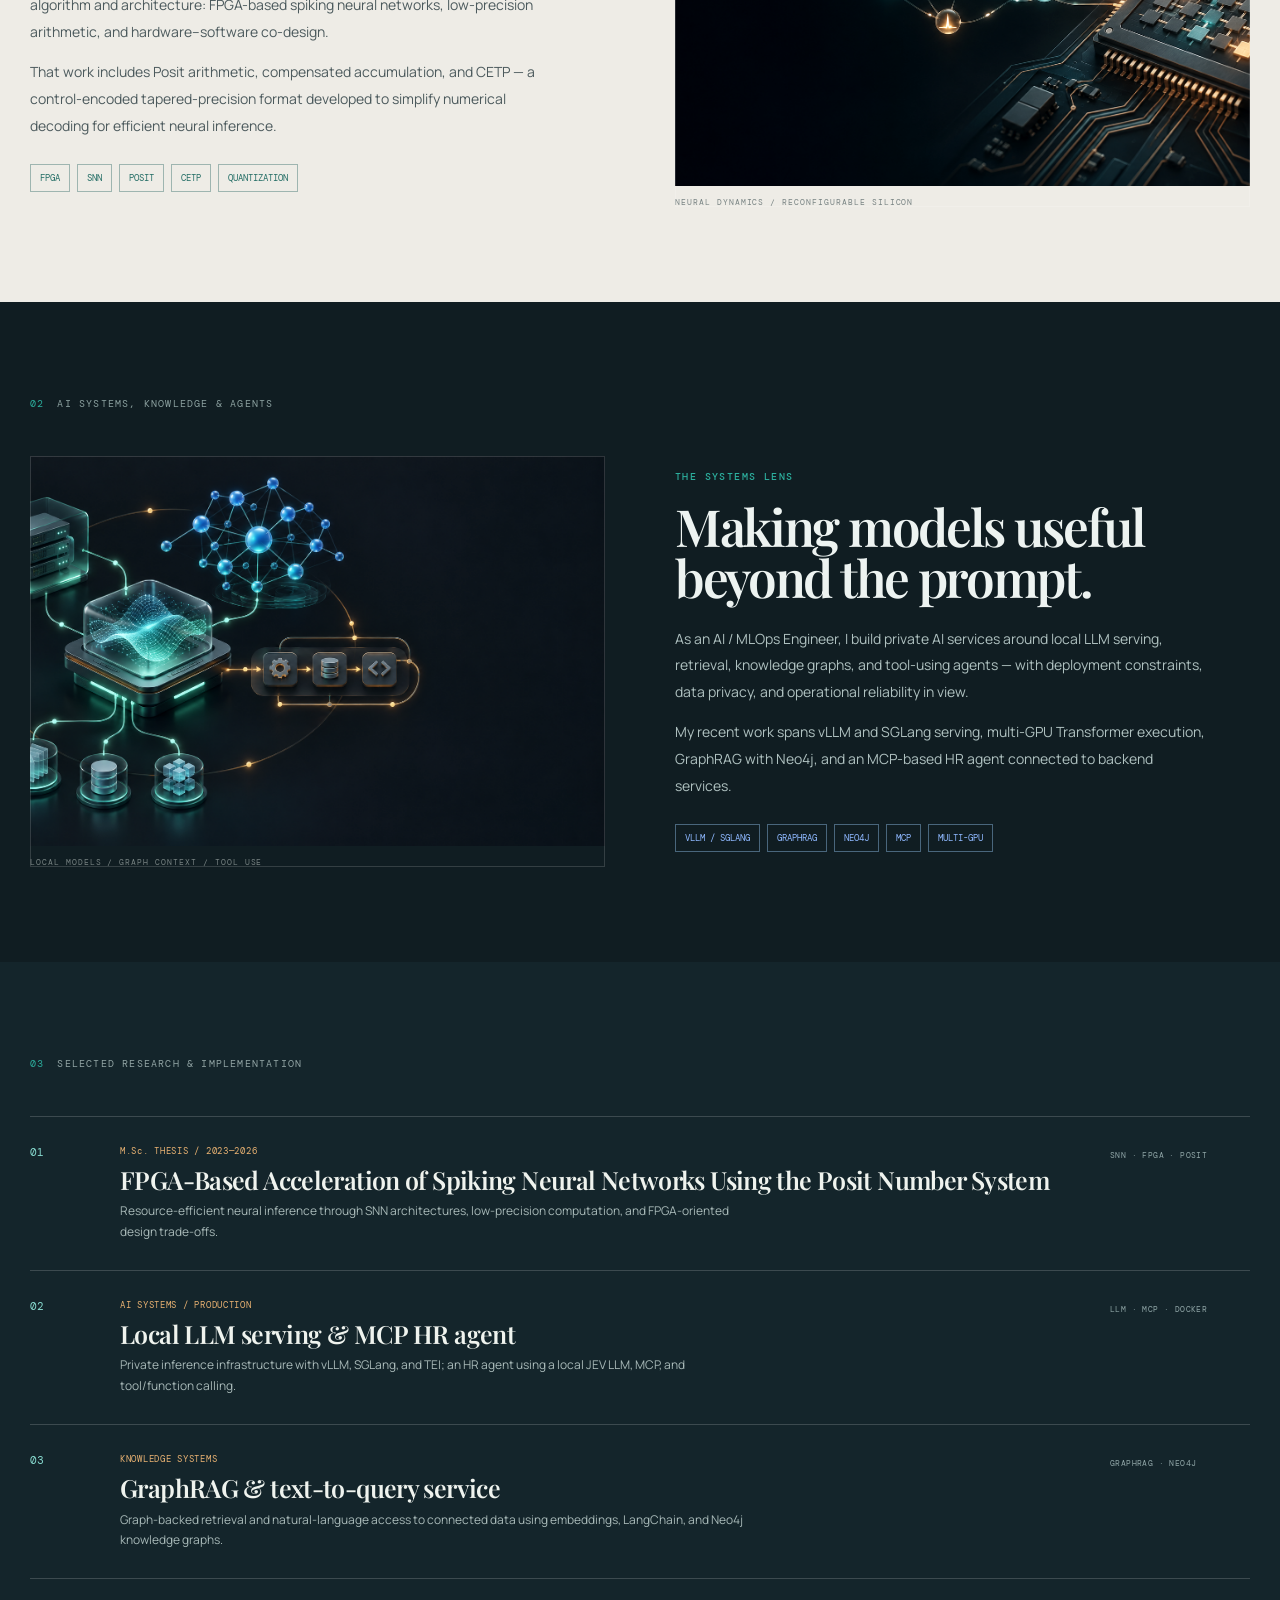
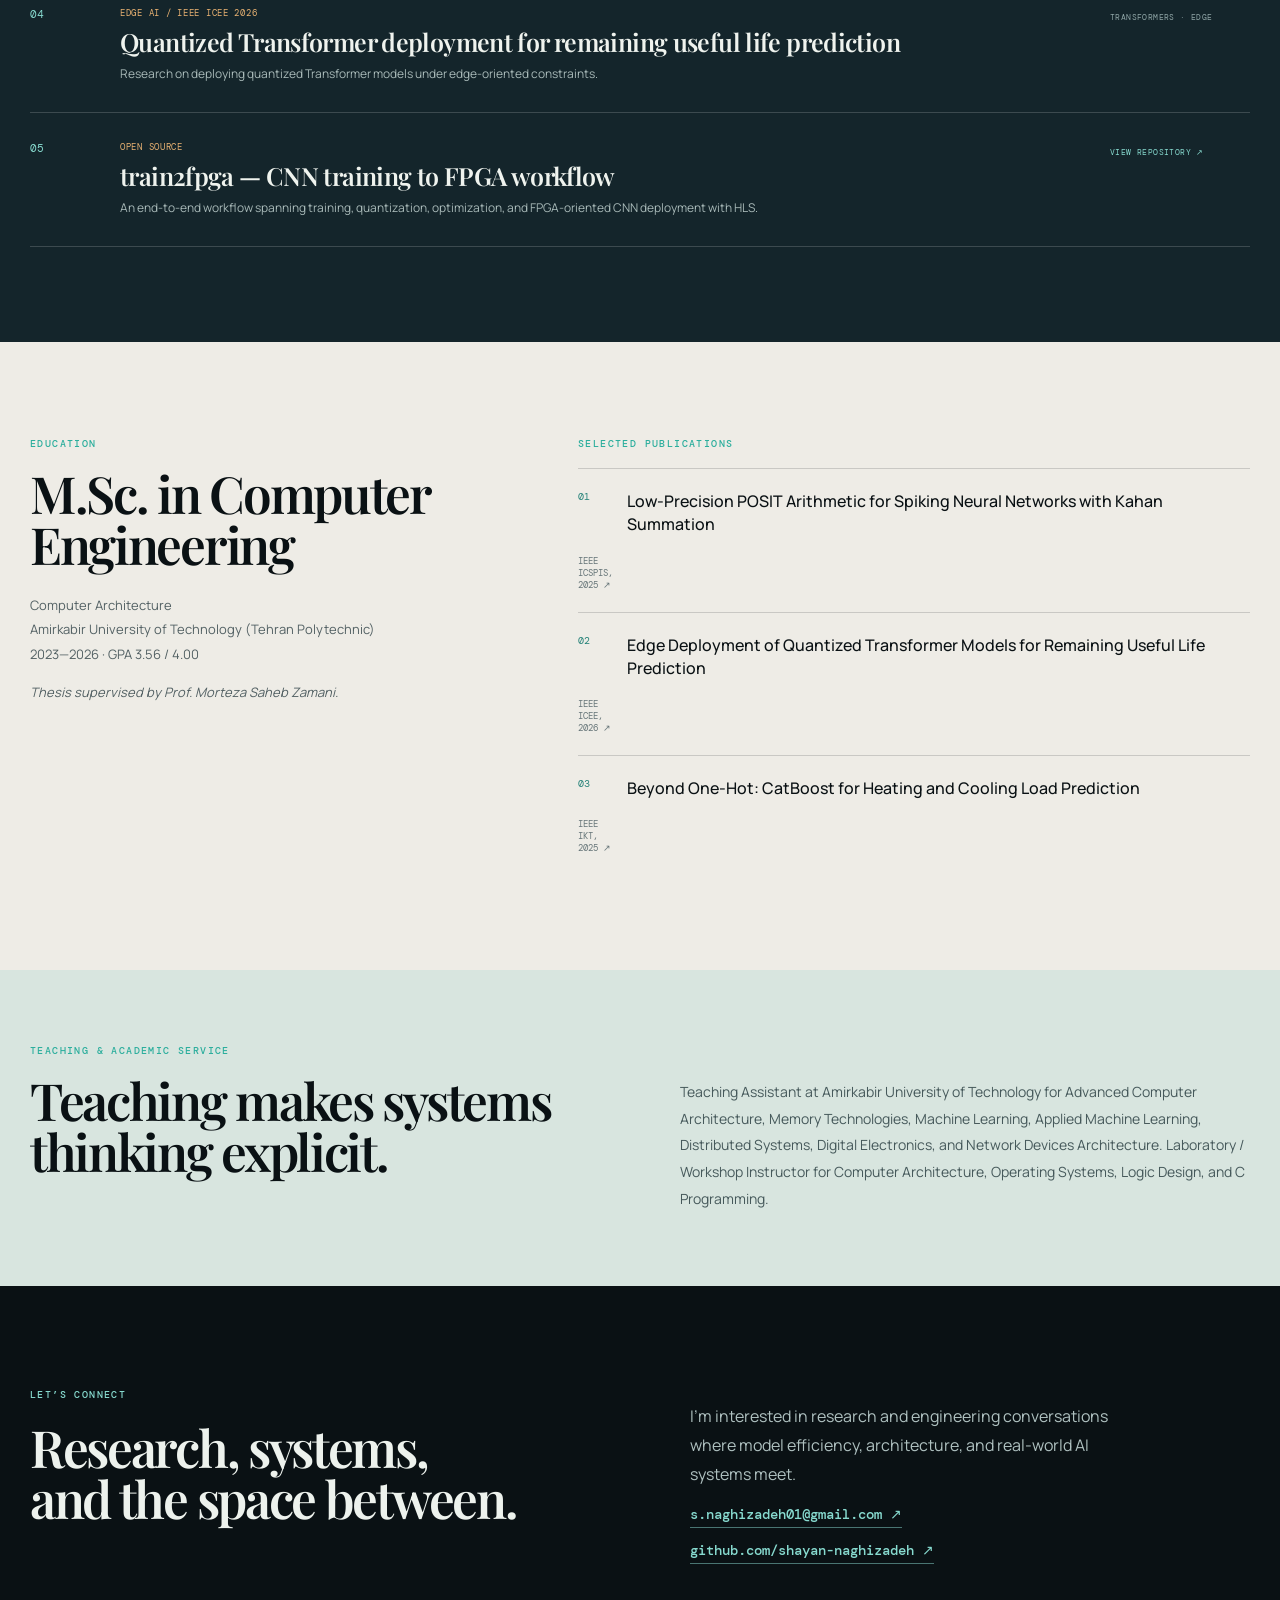
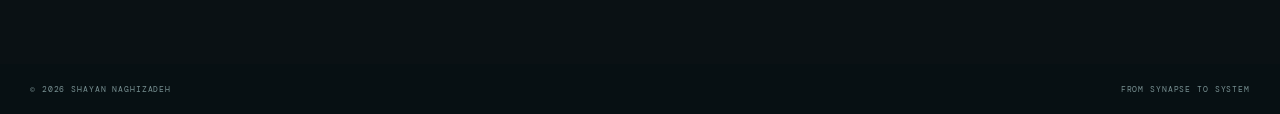
==== commit 5ad4811a: "Redesign portfolio around hardware and AI systems" ====
--- a/index.html
+++ b/index.html
@@ -3,132 +3,40 @@
 <head>
   <meta charset="utf-8">
   <meta name="viewport" content="width=device-width, initial-scale=1">
-  <meta name="theme-color" content="#101820">
-  <meta name="description" content="Shayan Naghizadeh — AI systems and computer architecture. Efficient inference, hardware-aware machine learning, FPGA acceleration, and agentic systems.">
+  <meta name="theme-color" content="#0a1114">
+  <meta name="description" content="Shayan Naghizadeh — computer architecture researcher and AI systems engineer, from neuromorphic hardware to private agentic AI.">
   <meta property="og:type" content="website">
-  <meta property="og:title" content="Shayan Naghizadeh — AI × Hardware">
-  <meta property="og:description" content="Connecting intelligent models with the hardware and systems that make them practical.">
+  <meta property="og:title" content="Shayan Naghizadeh — From synapse to system">
+  <meta property="og:description" content="Computer architecture, neuromorphic computing, efficient AI systems, and GraphRAG.">
   <meta property="og:url" content="https://shayan-naghizadeh.github.io/">
-  <title>Shayan Naghizadeh — AI × Hardware</title>
+  <title>Shayan Naghizadeh — From synapse to system</title>
   <link rel="icon" href="favicon.svg" type="image/svg+xml">
   <link rel="preconnect" href="https://fonts.googleapis.com">
   <link rel="preconnect" href="https://fonts.gstatic.com" crossorigin>
-  <link href="https://fonts.googleapis.com/css2?family=DM+Mono:wght@400;500&family=DM+Sans:wght@400;500;600;700&family=Space+Grotesk:wght@400;500;600;700&display=swap" rel="stylesheet">
+  <link href="https://fonts.googleapis.com/css2?family=DM+Mono:wght@400;500&family=Manrope:wght@400;500;600;700;800&family=Playfair+Display:ital,wght@0,500;0,600;1,500&display=swap" rel="stylesheet">
   <link rel="stylesheet" href="styles.css">
   <script src="script.js" defer></script>
 </head>
 <body>
   <a class="skip-link" href="#main">Skip to content</a>
-  <div class="nav-shell">
-    <nav class="nav wrap" aria-label="Main navigation">
-      <a class="brand" href="#top"><span class="brand-mark">SN.</span><span>SHAYAN NAGHIZADEH</span></a>
-      <button class="menu-toggle" id="menuToggle" aria-label="Open navigation menu" aria-expanded="false">
-        <svg viewBox="0 0 24 24" aria-hidden="true"><path d="M4 7h16M4 12h16M4 17h16"/></svg>
-      </button>
-      <div class="nav-links" id="navLinks">
-        <a href="#about">About</a><a href="#research">Research</a><a href="#work">Selected work</a><a href="#experience">Experience</a><a href="#publications">Education &amp; papers</a><a class="nav-cta" href="#contact">Get in touch ↗</a>
-      </div>
-    </nav>
-  </div>
-
+  <header class="masthead"><nav class="nav shell" aria-label="Main navigation"><a class="wordmark" href="#top">SHAYAN<span>_</span>NAGHIZADEH</a><button class="menu-toggle" id="menuToggle" aria-label="Open navigation menu" aria-expanded="false">MENU</button><div class="nav-links" id="navLinks"><a href="#architecture">Architecture</a><a href="#systems">AI systems</a><a href="#work">Selected work</a><a class="contact-link" href="#contact">Contact ↗</a></div></nav></header>
   <main id="main">
-    <header class="hero" id="top">
-      <div class="hero-grid wrap">
-        <div class="hero-copy reveal">
-          <div class="eyebrow"><span class="eyebrow-line"></span> AI SYSTEMS <span class="eyebrow-cross">×</span> COMPUTER ARCHITECTURE</div>
-          <h1>Building efficient AI, <em>from model to machine.</em></h1>
-          <p class="hero-lede">I work at the intersection of machine learning systems and computer architecture — connecting intelligent models with the hardware and infrastructure that make them practical.</p>
-          <div class="hero-actions">
-            <a class="button button-primary" href="#work">Explore selected work <span>↘</span></a>
-            <a class="button button-outline" href="https://github.com/shayan-naghizadeh" target="_blank" rel="noopener noreferrer">GitHub profile <span>↗</span></a>
-          </div>
-          <div class="hero-footnote"><span class="status-dot"></span> RESEARCH-MINDED · SYSTEMS-ORIENTED · HARDWARE-AWARE</div>
-        </div>
-        <div class="system-art reveal" aria-label="Illustration connecting AI systems and hardware">
-          <div class="orbit orbit-one"></div><div class="orbit orbit-two"></div><div class="orbit orbit-three"></div>
-          <div class="orbit-point point-a"></div><div class="orbit-point point-b"></div><div class="orbit-point point-c"></div>
-          <div class="art-line"></div>
-          <div class="art-core">
-            <svg viewBox="0 0 64 64" aria-hidden="true"><rect x="17" y="17" width="30" height="30" rx="7"/><path d="M24 27h16M24 33h16M24 39h9M32 8v9M32 47v9M8 32h9M47 32h9M15 15l6 6M43 43l6 6M49 15l-6 6M21 43l-6 6"/><circle cx="32" cy="32" r="3"/></svg>
-            <span>AI × HW</span>
-          </div>
-          <div class="art-label art-ai"><b>AI &amp; inference</b><small>MODELS · SERVING · AGENTS</small></div>
-          <div class="art-label art-hw"><b>Hardware &amp; systems</b><small>FPGA · PRECISION · ARCHITECTURE</small></div>
-          <div class="art-caption">ONE CONNECTED STACK <span>01 / 02</span></div>
-        </div>
-      </div>
-    </header>
-
-    <div class="bridge"><div class="wrap bridge-inner"><span class="bridge-label">The connection</span><div class="bridge-flow"><span>ALGORITHMS</span><i>→</i><span>MODEL EFFICIENCY</span><i>→</i><span>SYSTEMS</span><i>→</i><span>HARDWARE</span></div></div></div>
-
-    <section class="section" id="about">
-      <div class="wrap about-grid">
-        <div class="about-stamp reveal"><div class="stamp-top"><span>PROFILE / 01</span><span>AI × ARCHITECTURE</span></div><div class="stamp-monogram">SN<span>.</span></div><div class="stamp-bottom"><span>Computer Engineering<br>Research &amp; Engineering</span><b>MODEL → MACHINE</b></div></div>
-        <div class="about-copy reveal">
-          <div class="eyebrow dark-eyebrow"><span class="eyebrow-line"></span> A LITTLE ABOUT ME</div>
-          <p class="lead">I enjoy working across the boundary between what a model can learn and what a real system can efficiently run.</p>
-          <p>My background combines computer architecture and low-precision hardware research with hands-on machine learning engineering. I have worked on FPGA-based acceleration of spiking neural networks, quantized Transformer deployment, and production LLM systems.</p>
-          <p>My current interests include efficient inference, hardware-aware machine learning, edge AI, and agentic systems. I am especially interested in turning ideas from model design into practical, resource-aware implementations.</p>
-          <div class="tag-row"><span>Efficient inference</span><span>FPGA acceleration</span><span>LLM systems</span><span>Quantization</span><span>Agentic AI</span></div>
-        </div>
-      </div>
-    </section>
-
-    <section class="section research-section" id="research">
-      <div class="wrap">
-        <div class="section-head reveal"><div><div class="section-index">02 / RESEARCH DIRECTIONS</div><h2>Two disciplines.<br>One systems mindset.</h2></div><p class="section-intro">I am interested in the complete path from learning and numerical representation to deployment, runtime behavior, and hardware constraints.</p></div>
-        <div class="research-grid">
-          <article class="research-card reveal"><div class="card-top"><span class="card-index">01 — AI SYSTEMS</span><span class="card-symbol teal-symbol">⌘</span></div><h3>LLM inference &amp; AI systems</h3><p>Deploying and operating local and on-premise language models, with an interest in inference serving, multi-GPU execution, and the systems trade-offs behind reliable AI applications.</p><div class="card-tags">vLLM <span>·</span> SGLang <span>·</span> Multi-GPU <span>·</span> RAG</div></article>
-          <article class="research-card reveal"><div class="card-top"><span class="card-index">02 — HARDWARE</span><span class="card-symbol amber-symbol">⌗</span></div><h3>Hardware-aware ML</h3><p>Exploring how numerical formats, quantization, and architectural constraints shape neural networks — from FPGA-based SNN acceleration to efficient model implementation.</p><div class="card-tags">FPGA <span>·</span> Posit arithmetic <span>·</span> Low precision <span>·</span> HLS</div></article>
-          <article class="research-card reveal"><div class="card-top"><span class="card-index">03 — FPGA COMPUTING</span><span class="card-symbol amber-symbol">◈</span></div><h3>FPGA acceleration &amp; low-precision computing</h3><p>Studying efficient neural hardware implementations through FPGA acceleration, Posit arithmetic, and numerical methods for spiking neural network computation.</p><div class="card-tags">FPGA <span>·</span> SNN <span>·</span> Posit <span>·</span> Numerical methods</div></article>
-          <article class="research-card reveal"><div class="card-top"><span class="card-index">04 — EDGE AI</span><span class="card-symbol blue-symbol">▣</span></div><h3>Efficient &amp; edge deployment</h3><p>Bringing trained models into constrained environments through quantization and deployment-aware design, including Transformer-based remaining useful life prediction.</p><div class="card-tags">Quantized Transformers <span>·</span> Edge deployment <span>·</span> Resource constraints</div></article>
-          <article class="research-card reveal"><div class="card-top"><span class="card-index">05 — AGENTIC AI</span><span class="card-symbol teal-symbol">⌘</span></div><h3>Agentic systems &amp; tool use</h3><p>Building practical agents that connect language models to external systems through structured tool and function calling, including MCP-based enterprise integration.</p><div class="card-tags">MCP <span>·</span> Tool calling <span>·</span> Local LLMs</div></article>
-        </div>
-      </div>
-    </section>
-
-    <section class="section" id="work">
-      <div class="wrap">
-        <div class="section-head reveal"><div><div class="section-index">03 / SELECTED WORK</div><h2>Research translated<br>into working systems.</h2></div><p class="section-intro">A selection of research, engineering, and implementation work across hardware acceleration and applied AI.</p></div>
-        <div class="work-grid">
-          <article class="work-card reveal"><div class="work-meta"><span class="work-type type-amber">M.Sc. THESIS · HARDWARE</span><span>01 / 04</span></div><h3>FPGA acceleration of spiking neural networks</h3><p>Research on accelerating spiking neural networks on FPGA using the Posit number system, with a focus on low-precision arithmetic and efficient computation.</p><div class="work-bottom"><span>FPGA · SNN · POSIT</span><span>Master's research</span></div></article>
-          <article class="work-card reveal"><div class="work-meta"><span class="work-type type-blue">ACCEPTED PAPER · EDGE AI</span><span>02 / 04</span></div><h3>Quantized Transformer for remaining useful life prediction</h3><p>Edge deployment of quantized Transformer models for remaining useful life prediction. Accepted for presentation at ICEE 2026.</p><div class="work-bottom"><span>TRANSFORMERS · QUANTIZATION</span><span>ICEE 2026</span></div></article>
-          <article class="work-card reveal"><div class="work-meta"><span class="work-type type-teal">INDUSTRY · AGENTIC AI</span><span>03 / 04</span></div><h3>MCP-based HR agent integration</h3><p>Implemented an HR agent using a local language model, function calling, and Model Context Protocol (MCP) to connect conversational requests with a backend HR system.</p><div class="work-bottom"><span>LOCAL LLM · MCP · TOOL CALLING</span><span>Enterprise integration</span></div></article>
-          <article class="work-card reveal"><div class="work-meta"><span class="work-type type-amber">OPEN SOURCE · FPGA</span><span>04 / 04</span></div><h3>CNN deployment with HLS on FPGA</h3><p>Implemented an MNIST CNN workflow from software training to HLS hardware, using fixed-point arithmetic, loop unrolling, and pipelining on a Virtex FPGA.</p><div class="work-bottom"><span>PYTHON · HLS · FIXED POINT</span><a href="https://github.com/shayan-naghizadeh/train2fpga" target="_blank" rel="noopener noreferrer">View repository ↗</a></div></article>
-        </div>
-      </div>
-    </section>
-
-    <section class="section experience-section" id="experience">
-      <div class="wrap">
-        <div class="section-head reveal"><div><div class="section-index light-index">04 / ENGINEERING EXPERIENCE</div><h2>Building beyond<br>the experiment.</h2></div><p class="section-intro">Applied engineering experience across model serving, data retrieval, and production AI integrations.</p></div>
-        <div class="experience-layout">
-          <aside class="experience-aside reveal"><div class="eyebrow"><span class="eyebrow-line"></span> INDUSTRY PRACTICE</div><p>My engineering work focuses on making modern AI capabilities usable inside real infrastructure — on-premise, resource-aware, and connected to existing systems.</p><div class="aside-mark">FROM PROTOTYPE TO PRODUCTION ↗</div></aside>
-          <div class="timeline reveal">
-            <div class="timeline-item"><div class="timeline-label">PROFESSIONAL EXPERIENCE</div><div class="timeline-content"><h3>AI / MLOps Engineer</h3><p>Working on the deployment and integration of machine learning and large language models in production-oriented environments.</p><ul><li>On-premise LLM deployment with vLLM and SGLang</li><li>Multi-GPU inference environments</li><li>RAG pipelines and vector databases</li><li>Docker-based deployment and operations</li><li>Local LLM integrations with backend services</li><li>MCP and function-calling agent workflows</li></ul></div></div>
-            <div class="timeline-item"><div class="timeline-label">RESEARCH FOUNDATION</div><div class="timeline-content"><h3>Low-precision computing &amp; neural hardware</h3><p>Research experience in FPGA-based neural network acceleration, Posit arithmetic, and numerical methods for efficient spiking neural network computation.</p></div></div>
-          </div>
-        </div>
-      </div>
-    </section>
-
-    <section class="section" id="publications">
-      <div class="wrap">
-        <div class="section-head reveal"><div><div class="section-index">05 / EDUCATION &amp; PUBLICATIONS</div><h2>Academic foundation.</h2></div><p class="section-intro">Graduate study in computer architecture, with research spanning numerical representation, neural hardware, and efficient AI deployment.</p></div>
-        <div class="credentials-grid">
-          <article class="credential-panel reveal"><div class="panel-label">EDUCATION · MASTER'S DEGREE</div><h3>M.Sc. in Computer Engineering</h3><p class="institution">Computer Architecture<br>Amirkabir University of Technology (AUT)</p><div class="thesis"><span>MASTER'S THESIS</span><strong>FPGA-Based Acceleration of Spiking Neural Networks Using the Posit Number System</strong></div></article>
-          <article class="credential-panel reveal"><div class="panel-label">SELECTED PUBLICATIONS</div>
-            <div class="publication"><div class="pub-icon">IEEE</div><div><h4>Low-Precision POSIT Arithmetic for Spiking Neural Networks with Kahan Summation</h4><p>IEEE publication · Low-precision arithmetic for efficient spiking neural network computation.</p></div></div>
-            <div class="publication"><div class="pub-icon">2026</div><div><h4>Edge Deployment of Quantized Transformer Models for Remaining Useful Life Prediction</h4><p>Accepted paper · ICEE 2026 · Quantized Transformer deployment for edge inference.</p></div></div>
-          </article>
-        </div>
-      </div>
-    </section>
-
-    <section class="section teaching-section" id="teaching"><div class="wrap teaching-inner reveal"><div><div class="section-index">06 / TEACHING</div><h2>Learning by<br>teaching.</h2></div><div class="teaching-copy"><p>University-level laboratory and workshop instruction, alongside undergraduate teaching-assistant experience.</p><div class="course-list"><span>Computer Architecture Laboratory</span><span>Logic Design Laboratory</span><span>C Programming Workshop</span><span>Operating Systems Laboratory</span></div><p class="teaching-note">Also served as a Teaching Assistant for undergraduate Logic Design / Logic Circuits.</p></div></div></section>
-
-    <section class="contact" id="contact"><div class="wrap contact-inner reveal"><div><div class="eyebrow"><span class="eyebrow-line"></span> LET'S CONNECT</div><h2>Interested in efficient AI, hardware-aware ML, or systems research?</h2><p>I am open to research conversations and collaborations at the intersection of machine learning systems and computer architecture.</p></div><a class="button button-primary" href="https://github.com/shayan-naghizadeh" target="_blank" rel="noopener noreferrer">Connect on GitHub ↗</a></div></section>
-  </main>
-  <footer><div class="wrap footer-inner"><span>© <span id="year">2026</span> Shayan Naghizadeh</span><span>AI SYSTEMS × COMPUTER ARCHITECTURE</span><a href="#top">BACK TO TOP ↑</a></div></footer>
-</body>
-</html>
+    <section class="hero" id="top"><div class="shell hero-grid">
+      <div class="hero-copy reveal"><p class="kicker">COMPUTER ARCHITECTURE / AI SYSTEMS</p><h1>From <em>synapse</em><br>to <em>system.</em></h1><p class="hero-intro">I design efficient AI across two scales: the numerical and hardware choices that shape neural computation, and the systems that make modern models useful in practice.</p><div class="hero-actions"><a class="primary" href="#work">Explore the work <span>↓</span></a><a class="quiet" href="https://github.com/shayan-naghizadeh" target="_blank" rel="noopener noreferrer">GitHub ↗</a></div></div>
+      <div class="hero-diagram reveal" aria-label="A diagram showing the connection from neural computation through hardware to deployed AI systems"><div class="ring r1"></div><div class="ring r2"></div><div class="node neuron">SNN<br><small>SPIKES</small></div><div class="node silicon">FPGA<br><small>PRECISION</small></div><div class="node model">LLM<br><small>TOOLS</small></div><svg viewBox="0 0 560 390" aria-hidden="true"><path d="M98 176 C170 45 248 52 285 190 S412 335 482 202"/><path d="M98 238 C196 358 250 318 285 190 S398 74 482 158"/><circle cx="285" cy="190" r="9"/></svg><p>MODEL DESIGN → NUMERICAL REPRESENTATION → HARDWARE → DEPLOYED INTELLIGENCE</p></div>
+    </div></section>
+    <section class="thesis"><div class="shell"><p>One practice, two perspectives</p><h2>Building AI that respects <span>the machine</span> it runs on — and systems that preserve <span>the intelligence</span> they serve.</h2></div></section>
+    <section class="dual" id="architecture"><div class="shell"><div class="section-label"><span>01</span> NEUROMORPHIC COMPUTING &amp; ARCHITECTURE</div><div class="feature feature-hardware"><div class="feature-copy reveal"><p class="eyebrow">THE HARDWARE LENS</p><h2>When a number format changes the machine.</h2><p>My graduate research investigates efficient neural computation at the boundary of algorithm and architecture: FPGA-based spiking neural networks, low-precision arithmetic, and hardware–software co-design.</p><p>That work includes Posit arithmetic, compensated accumulation, and CETP — a control-encoded tapered-precision format developed to simplify numerical decoding for efficient neural inference.</p><div class="chips"><span>FPGA</span><span>SNN</span><span>POSIT</span><span>CETP</span><span>QUANTIZATION</span></div></div><figure class="feature-art reveal"><img src="assets/neuromorphic-fpga.png" alt="Abstract visualization of spiking neurons flowing into FPGA circuitry"><figcaption>NEURAL DYNAMICS / RECONFIGURABLE SILICON</figcaption></figure></div></div></section>
+    <section class="dual systems" id="systems"><div class="shell"><div class="section-label"><span>02</span> AI SYSTEMS, KNOWLEDGE &amp; AGENTS</div><div class="feature feature-ai"><figure class="feature-art reveal"><img src="assets/agentic-graph.png" alt="Abstract visualization of a language model connected to a knowledge graph and tools"><figcaption>LOCAL MODELS / GRAPH CONTEXT / TOOL USE</figcaption></figure><div class="feature-copy reveal"><p class="eyebrow">THE SYSTEMS LENS</p><h2>Making models useful beyond the prompt.</h2><p>As an AI / MLOps Engineer, I build private AI services around local LLM serving, retrieval, knowledge graphs, and tool-using agents — with deployment constraints, data privacy, and operational reliability in view.</p><p>My recent work spans vLLM and SGLang serving, multi-GPU Transformer execution, GraphRAG with Neo4j, and an MCP-based HR agent connected to backend services.</p><div class="chips blue"><span>VLLM / SGLANG</span><span>GRAPHRAG</span><span>NEO4J</span><span>MCP</span><span>MULTI-GPU</span></div></div></div></div></section>
+    <section class="bridge-work" id="work"><div class="shell"><div class="section-label light"><span>03</span> SELECTED RESEARCH &amp; IMPLEMENTATION</div><div class="work-list">
+      <article class="work-item reveal"><span class="work-no">01</span><div><p class="work-type">M.Sc. THESIS / 2023—2026</p><h3>FPGA-Based Acceleration of Spiking Neural Networks Using the Posit Number System</h3><p>Resource-efficient neural inference through SNN architectures, low-precision computation, and FPGA-oriented design trade-offs.</p></div><span class="work-edge">SNN · FPGA · POSIT</span></article>
+      <article class="work-item reveal"><span class="work-no">02</span><div><p class="work-type">AI SYSTEMS / PRODUCTION</p><h3>Local LLM serving &amp; MCP HR agent</h3><p>Private inference infrastructure with vLLM, SGLang, and TEI; an HR agent using a local JEV LLM, MCP, and tool/function calling.</p></div><span class="work-edge">LLM · MCP · DOCKER</span></article>
+      <article class="work-item reveal"><span class="work-no">03</span><div><p class="work-type">KNOWLEDGE SYSTEMS</p><h3>GraphRAG &amp; text-to-query service</h3><p>Graph-backed retrieval and natural-language access to connected data using embeddings, LangChain, and Neo4j knowledge graphs.</p></div><span class="work-edge">GRAPHRAG · NEO4J</span></article>
+      <article class="work-item reveal"><span class="work-no">04</span><div><p class="work-type">EDGE AI / IEEE ICEE 2026</p><h3>Quantized Transformer deployment for remaining useful life prediction</h3><p>Research on deploying quantized Transformer models under edge-oriented constraints.</p></div><span class="work-edge">TRANSFORMERS · EDGE</span></article>
+      <article class="work-item reveal"><span class="work-no">05</span><div><p class="work-type">OPEN SOURCE</p><h3>train2fpga — CNN training to FPGA workflow</h3><p>An end-to-end workflow spanning training, quantization, optimization, and FPGA-oriented CNN deployment with HLS.</p></div><a class="work-edge link" href="https://github.com/shayan-naghizadeh/train2fpga" target="_blank" rel="noopener noreferrer">VIEW REPOSITORY ↗</a></article>
+    </div></div></section>
+    <section class="credentials"><div class="shell credential-grid"><div class="reveal"><p class="eyebrow">EDUCATION</p><h2>M.Sc. in Computer Engineering</h2><p class="school">Computer Architecture<br>Amirkabir University of Technology (Tehran Polytechnic)<br>2023—2026 · GPA 3.56 / 4.00</p><p class="thesis-note">Thesis supervised by Prof. Morteza Saheb Zamani.</p></div><div class="publications reveal"><p class="eyebrow">SELECTED PUBLICATIONS</p><a href="https://doi.org/10.1109/ICSPIS68676.2025.11551780" target="_blank" rel="noopener noreferrer"><span>01</span> Low-Precision POSIT Arithmetic for Spiking Neural Networks with Kahan Summation <small>IEEE ICSPIS, 2025 ↗</small></a><a href="https://doi.org/10.1109/ICEE70628.2026.11710400" target="_blank" rel="noopener noreferrer"><span>02</span> Edge Deployment of Quantized Transformer Models for Remaining Useful Life Prediction <small>IEEE ICEE, 2026 ↗</small></a><a href="https://doi.org/10.1109/IKT69652.2025.11626726" target="_blank" rel="noopener noreferrer"><span>03</span> Beyond One-Hot: CatBoost for Heating and Cooling Load Prediction <small>IEEE IKT, 2025 ↗</small></a></div></div></section>
+    <section class="teaching"><div class="shell"><p class="eyebrow">TEACHING &amp; ACADEMIC SERVICE</p><div class="teach-grid"><h2>Teaching makes systems thinking explicit.</h2><p>Teaching Assistant at Amirkabir University of Technology for Advanced Computer Architecture, Memory Technologies, Machine Learning, Applied Machine Learning, Distributed Systems, Digital Electronics, and Network Devices Architecture. Laboratory / Workshop Instructor for Computer Architecture, Operating Systems, Logic Design, and C Programming.</p></div></div></section>
+    <section class="contact" id="contact"><div class="shell contact-grid"><div><p class="eyebrow">LET’S CONNECT</p><h2>Research, systems,<br>and the space between.</h2></div><div><p>I’m interested in research and engineering conversations where model efficiency, architecture, and real-world AI systems meet.</p><a href="mailto:s.naghizadeh01@gmail.com">s.naghizadeh01@gmail.com ↗</a><a href="https://github.com/shayan-naghizadeh" target="_blank" rel="noopener noreferrer">github.com/shayan-naghizadeh ↗</a></div></div></section>
+  </main><footer><div class="shell"><span>© <span id="year">2026</span> SHAYAN NAGHIZADEH</span><span>FROM SYNAPSE TO SYSTEM</span></div></footer>
+</body></html>
--- a/styles.css
+++ b/styles.css
@@ -1,17 +1 @@
-:root{--ink:#111b22;--muted:#66747a;--paper:#f3f2ec;--paper2:#e9e9e1;--white:#fffefa;--line:rgba(17,27,34,.13);--dark:#101820;--dark2:#1a2932;--teal:#72d4c5;--tealdeep:#267e77;--amber:#f2ad68;--blue:#9bb9ff;--mono:"DM Mono",monospace;--sans:"DM Sans",sans-serif;--display:"Space Grotesk",sans-serif;--max:1160px}
-*{box-sizing:border-box}html{scroll-behavior:smooth;scroll-padding-top:90px}body{margin:0;background:var(--paper);color:var(--ink);font-family:var(--sans);-webkit-font-smoothing:antialiased;text-rendering:optimizeLegibility}a{color:inherit;text-decoration:none}::selection{background:var(--teal);color:var(--dark)}.wrap{width:min(var(--max),calc(100% - 48px));margin-inline:auto}.skip-link{position:absolute;left:-9999px;top:0;padding:12px;background:white;z-index:100}.skip-link:focus{left:12px;top:12px}.section{padding:108px 0}.eyebrow{display:flex;align-items:center;gap:11px;color:var(--teal);font:500 10px var(--mono);letter-spacing:.14em;text-transform:uppercase}.eyebrow-line{width:24px;height:1px;background:currentColor}.eyebrow-cross{color:var(--amber)}.dark-eyebrow{color:var(--tealdeep)}.section-index{color:var(--tealdeep);font:10px var(--mono);letter-spacing:.13em;text-transform:uppercase}.section-head{display:flex;justify-content:space-between;align-items:end;gap:30px;margin-bottom:42px}.section-head h2{margin:12px 0 0;font:600 clamp(34px,4vw,52px)/1.04 var(--display);letter-spacing:-.055em}.section-intro{max-width:390px;margin:0 0 4px;color:var(--muted);font-size:14px;line-height:1.8}
-.nav-shell{position:sticky;top:0;z-index:50;background:rgba(243,242,236,.9);border-bottom:1px solid rgba(17,27,34,.08);backdrop-filter:blur(18px)}.nav{min-height:74px;display:flex;align-items:center;justify-content:space-between;gap:24px}.brand{display:inline-flex;align-items:center;gap:12px;font:600 13px var(--display);white-space:nowrap}.brand-mark{display:grid;place-items:center;width:34px;height:34px;border-radius:10px;color:var(--paper);background:var(--dark);font:500 12px var(--mono)}.nav-links{display:flex;align-items:center;gap:25px;color:#526168;font-size:11px;font-weight:700}.nav-links a{transition:color .2s}.nav-links a:hover{color:var(--tealdeep)}.nav-cta{padding:10px 15px;border:1px solid var(--ink);border-radius:999px;color:var(--ink)}.nav-cta:hover{background:var(--ink);color:var(--paper)!important}.menu-toggle{display:none;width:42px;height:42px;border:1px solid var(--line);border-radius:50%;background:transparent;color:var(--ink)}.menu-toggle svg{width:18px;height:18px;fill:none;stroke:currentColor;stroke-width:1.7;stroke-linecap:round}
-.hero{position:relative;overflow:hidden;padding:74px 0 76px;color:#f5f5ef;background:var(--dark)}.hero:before{position:absolute;content:"";inset:0;opacity:.18;background-image:linear-gradient(rgba(255,255,255,.07) 1px,transparent 1px),linear-gradient(90deg,rgba(255,255,255,.07) 1px,transparent 1px);background-size:56px 56px;mask-image:linear-gradient(90deg,#000,transparent 90%)}.hero:after{position:absolute;content:"";width:620px;height:620px;right:-210px;top:-290px;border:1px solid rgba(114,212,197,.16);border-radius:50%;box-shadow:0 0 0 70px rgba(114,212,197,.025),0 0 0 140px rgba(114,212,197,.02)}.hero-grid{position:relative;z-index:1;display:grid;grid-template-columns:1.08fr .92fr;align-items:center;gap:55px}.hero h1{max-width:720px;margin:25px 0 23px;font:600 clamp(48px,6.4vw,80px)/.99 var(--display);letter-spacing:-.075em}.hero h1 em{color:var(--teal);font-style:normal}.hero-lede{max-width:600px;margin:0;color:#bac5c7;font-size:16px;line-height:1.85}.hero-actions{display:flex;align-items:center;flex-wrap:wrap;gap:12px;margin-top:32px}.button{display:inline-flex;justify-content:center;align-items:center;gap:10px;min-height:47px;padding:0 19px;border:1px solid transparent;border-radius:999px;font-size:11px;font-weight:700;transition:transform .2s,background .2s,border-color .2s}.button:hover{transform:translateY(-2px)}.button-primary{color:var(--dark);background:var(--teal)}.button-primary:hover{background:#94e4d7}.button-outline{color:#edf2ef;border-color:rgba(255,255,255,.25)}.button-outline:hover{border-color:var(--teal)}.hero-footnote{display:flex;align-items:center;gap:9px;margin-top:26px;color:#829298;font:9px var(--mono);letter-spacing:.1em}.status-dot{width:6px;height:6px;border-radius:50%;background:var(--teal);box-shadow:0 0 12px rgba(114,212,197,.7)}
-.system-art{position:relative;min-height:410px;display:flex;align-items:center;justify-content:center}.orbit{position:absolute;width:330px;height:330px;border:1px solid rgba(255,255,255,.12);border-radius:50%}.orbit:before,.orbit:after{position:absolute;content:"";inset:27px;border:1px dashed rgba(255,255,255,.14);border-radius:50%}.orbit:after{inset:74px;border-style:solid;border-color:rgba(114,212,197,.24)}.orbit-two{width:260px;height:260px;transform:rotate(35deg)}.orbit-three{width:185px;height:185px;border-style:dashed;opacity:.55}.orbit-point{position:absolute;width:9px;height:9px;border-radius:50%;background:var(--amber);box-shadow:0 0 22px rgba(242,173,104,.65)}.point-a{top:42px;left:calc(50% - 100px)}.point-b{right:25px;top:190px;background:var(--teal);box-shadow:0 0 22px rgba(114,212,197,.65)}.point-c{bottom:38px;left:calc(50% - 90px);background:var(--blue);box-shadow:0 0 22px rgba(155,185,255,.65)}.art-line{position:absolute;width:180px;height:1px;background:linear-gradient(90deg,transparent,rgba(114,212,197,.6),transparent);transform:rotate(-36deg)}.art-core{position:relative;z-index:2;display:flex;flex-direction:column;justify-content:center;align-items:center;width:145px;height:145px;border:1px solid rgba(114,212,197,.55);border-radius:35px;background:linear-gradient(145deg,#1e343d,#14232c);box-shadow:0 25px 80px rgba(0,0,0,.35),inset 0 1px 0 rgba(255,255,255,.12);transform:rotate(-8deg)}.art-core svg{width:53px;height:53px;fill:none;stroke:var(--teal);stroke-width:1.5;stroke-linecap:round;stroke-linejoin:round}.art-core span{margin-top:8px;color:#dce9e5;font:10px var(--mono);letter-spacing:.12em}.art-label{position:absolute;z-index:3;display:flex;flex-direction:column;gap:5px;padding:12px 14px;border:1px solid rgba(255,255,255,.15);border-radius:12px;background:rgba(23,35,44,.94);box-shadow:0 14px 36px rgba(0,0,0,.18)}.art-label b{color:#f1f4ed;font:600 12px var(--display)}.art-label small{color:#8e9fa3;font:8px var(--mono);letter-spacing:.07em}.art-ai{top:42px;right:-5px}.art-hw{bottom:42px;left:-5px}.art-ai b{color:var(--teal)}.art-hw b{color:var(--amber)}.art-caption{position:absolute;bottom:0;left:50%;width:100%;display:flex;justify-content:space-between;color:#71838a;font:8px var(--mono);letter-spacing:.12em;transform:translateX(-50%)}
-.bridge{padding:22px 0;color:#dfe9e4;background:#1a2932;border-block:1px solid rgba(255,255,255,.07)}.bridge-inner{display:flex;align-items:center;justify-content:space-between;gap:20px}.bridge-label{color:#80949a;font:9px var(--mono);letter-spacing:.13em;text-transform:uppercase}.bridge-flow{display:flex;align-items:center;gap:15px;color:#c8d4d1;font:9px var(--mono);letter-spacing:.06em}.bridge-flow span{white-space:nowrap}.bridge-flow i{color:#60737a;font-style:normal}
-.about-grid{display:grid;grid-template-columns:.8fr 1.2fr;gap:78px}.about-stamp{display:flex;flex-direction:column;justify-content:space-between;min-height:265px;padding:27px;border-radius:18px;color:#eaf2ed;background:var(--dark)}.stamp-top{display:flex;justify-content:space-between;gap:10px;color:#91a2a5;font:9px var(--mono);letter-spacing:.1em}.stamp-monogram{font:600 78px/.9 var(--display);letter-spacing:-.09em}.stamp-monogram span{color:var(--teal)}.stamp-bottom{display:flex;justify-content:space-between;align-items:end;gap:12px;color:#9eadae;font-size:10px;line-height:1.5}.stamp-bottom b{color:var(--teal);font:10px var(--mono);letter-spacing:.05em}.about-copy p{margin:0 0 18px;color:#536168;font-size:14px;line-height:1.9}.about-copy p.lead{margin:16px 0;color:var(--ink);font:500 22px/1.5 var(--display);letter-spacing:-.035em}.tag-row{display:flex;flex-wrap:wrap;gap:8px;margin-top:24px}.tag-row span{padding:8px 11px;border:1px solid var(--line);border-radius:999px;color:#48575d;font:9px var(--mono)}
-.research-section{background:var(--paper2)}.research-grid{display:grid;grid-template-columns:repeat(2,1fr);gap:14px}.research-card{position:relative;min-height:245px;overflow:hidden;padding:27px;border:1px solid rgba(17,27,34,.09);border-radius:17px;background:rgba(255,254,250,.75);transition:transform .25s,box-shadow .25s}.research-card:hover,.work-card:hover{transform:translateY(-4px);box-shadow:0 18px 42px rgba(17,27,34,.07)}.research-card:after{position:absolute;content:"";width:165px;height:165px;right:-90px;bottom:-95px;border:1px solid rgba(38,126,119,.16);border-radius:50%;box-shadow:0 0 0 22px rgba(38,126,119,.025),0 0 0 44px rgba(38,126,119,.02)}.card-top,.work-meta{display:flex;align-items:center;justify-content:space-between;gap:12px}.card-index{color:#93a09f;font:9px var(--mono);letter-spacing:.08em}.card-symbol{display:grid;place-items:center;width:40px;height:40px;border-radius:11px;font-size:20px}.teal-symbol{color:var(--tealdeep);background:#e2f0e9}.amber-symbol{color:#9b612d;background:#f8eadb}.blue-symbol{color:#4e6ca5;background:#e5ebf8}.research-card h3{margin:27px 0 9px;font:600 20px var(--display);letter-spacing:-.035em}.research-card p,.work-card p{max-width:470px;margin:0;color:var(--muted);font-size:12px;line-height:1.85}.card-tags{position:relative;z-index:1;margin-top:18px;color:#68767a;font:8px var(--mono);letter-spacing:.04em;text-transform:uppercase}.card-tags span{color:#a4afaa;margin:0 3px}
-.work-grid{display:grid;grid-template-columns:repeat(2,1fr);gap:15px}.work-card{display:flex;flex-direction:column;min-height:275px;padding:26px;border:1px solid var(--line);border-radius:17px;background:var(--white);transition:transform .25s,box-shadow .25s}.work-meta{color:#a1aaa7;font:9px var(--mono)}.work-type{letter-spacing:.08em}.type-amber{color:#a96935}.type-blue{color:#5872a4}.type-teal{color:var(--tealdeep)}.work-card h3{margin:25px 0 10px;font:600 21px/1.2 var(--display);letter-spacing:-.04em}.work-bottom{display:flex;justify-content:space-between;align-items:center;gap:10px;margin-top:auto;padding-top:23px;color:#899394;font:8px var(--mono);letter-spacing:.04em}.work-bottom a{color:var(--ink);font:700 10px var(--sans);white-space:nowrap}.work-bottom a:hover{color:var(--tealdeep)}
-.experience-section{color:#eff3ee;background:var(--dark)}.experience-section .section-index{color:var(--teal)}.experience-section .section-head h2{color:#f4f5ef}.experience-section .section-intro{color:#9eadae}.experience-layout{display:grid;grid-template-columns:.65fr 1.35fr;gap:70px}.experience-aside p{max-width:270px;color:#9eadae;font-size:13px;line-height:1.85}.aside-mark{margin-top:40px;color:rgba(114,212,197,.7);font:9px var(--mono);letter-spacing:.12em}.timeline{border-top:1px solid rgba(255,255,255,.14)}.timeline-item{display:grid;grid-template-columns:145px 1fr;gap:26px;padding:27px 0;border-bottom:1px solid rgba(255,255,255,.14)}.timeline-label{color:#8da0a2;font:9px var(--mono);letter-spacing:.08em}.timeline-content h3{margin:-4px 0 9px;color:#f3f5ee;font:600 20px var(--display)}.timeline-content p{margin:0;color:#aebcba;font-size:12px;line-height:1.85}.timeline-content ul{display:grid;grid-template-columns:repeat(2,minmax(0,1fr));gap:8px 20px;margin:16px 0 0;padding:0;list-style:none}.timeline-content li{position:relative;padding-left:13px;color:#c6d0ca;font-size:10px;line-height:1.6}.timeline-content li:before{position:absolute;left:0;top:6px;width:5px;height:5px;border-radius:50%;content:"";background:var(--teal)}
-.credentials-grid{display:grid;grid-template-columns:.9fr 1.1fr;gap:17px}.credential-panel{padding:28px;border:1px solid var(--line);border-radius:17px;background:var(--white)}.panel-label{color:var(--tealdeep);font:9px var(--mono);letter-spacing:.12em}.credential-panel h3{margin:20px 0 8px;font:600 22px/1.2 var(--display);letter-spacing:-.04em}.institution{color:#657278;font-size:12px;line-height:1.7}.thesis{margin-top:23px;padding-top:19px;border-top:1px solid var(--line)}.thesis span{display:block;margin-bottom:8px;color:#8a9697;font:8px var(--mono);letter-spacing:.1em}.thesis strong{color:#34434a;font:500 13px/1.65 var(--display)}.publication{display:grid;grid-template-columns:37px 1fr;gap:15px;padding:18px 0;border-bottom:1px solid var(--line)}.publication:last-child{padding-bottom:0;border-bottom:0}.pub-icon{display:grid;place-items:center;width:36px;height:36px;border-radius:10px;color:var(--tealdeep);background:#e3f0e9;font:9px var(--mono)}.publication h4{margin:0 0 6px;font:600 14px/1.45 var(--display)}.publication p{margin:0;color:var(--muted);font-size:10px;line-height:1.7}
-.teaching-section{padding-top:0}.teaching-inner{display:grid;grid-template-columns:.7fr 1.3fr;gap:70px;padding:34px;border:1px solid var(--line);border-radius:19px;background:#e9eae3}.teaching-inner h2{margin:12px 0 0;font:600 34px/1.05 var(--display);letter-spacing:-.05em}.teaching-copy{color:#59676c;font-size:12px;line-height:1.8}.course-list{display:flex;flex-wrap:wrap;gap:8px;margin:16px 0}.course-list span{padding:8px 11px;border:1px solid rgba(17,27,34,.13);border-radius:999px;color:#35464d;font-size:9px}.teaching-note{margin:0;color:#778386;font-size:10px}
-.contact{padding:86px 0;color:#f1f4ed;background:#1a2932}.contact-inner{display:flex;align-items:center;justify-content:space-between;gap:40px}.contact h2{max-width:650px;margin:14px 0 0;font:600 clamp(34px,4.4vw,54px)/1.05 var(--display);letter-spacing:-.055em}.contact p{max-width:540px;margin:16px 0 0;color:#aab9b6;font-size:13px;line-height:1.8}.contact .button{flex-shrink:0}footer{padding:21px 0;color:#89979a;background:var(--dark)}.footer-inner{display:flex;justify-content:space-between;align-items:center;gap:18px;font:8px var(--mono);letter-spacing:.07em}.footer-inner a:hover{color:var(--teal)}
-.reveal{opacity:0;transform:translateY(16px);transition:opacity .65s ease,transform .65s ease}.reveal.visible{opacity:1;transform:translateY(0)}@media(prefers-reduced-motion:reduce){html{scroll-behavior:auto}*,*:before,*:after{transition-duration:.01ms!important;animation-duration:.01ms!important}.reveal{opacity:1;transform:none}}
-@media(max-width:900px){.nav-links{gap:15px}.hero-grid{grid-template-columns:1.05fr .95fr;gap:20px}.system-art{transform:scale(.88);transform-origin:center right}.about-grid,.experience-layout{gap:40px}.teaching-inner{gap:38px}}
-@media(max-width:720px){.wrap{width:min(100% - 36px,var(--max))}.section{padding:76px 0}.nav{min-height:67px}.menu-toggle{display:grid;place-items:center}.nav-links{position:absolute;display:none;top:67px;left:0;right:0;padding:16px 22px 20px;flex-direction:column;align-items:stretch;gap:0;border-bottom:1px solid var(--line);background:var(--paper);box-shadow:0 18px 28px rgba(17,27,34,.08)}.nav-links.open{display:flex}.nav-links a{padding:12px 0;border-bottom:1px solid var(--line)}.nav-links .nav-cta{margin-top:10px;text-align:center;border:1px solid var(--ink)}.hero{padding:60px 0 48px}.hero-grid{grid-template-columns:1fr;gap:10px}.hero h1{font-size:clamp(45px,11vw,66px)}.hero-lede{font-size:14px}.system-art{min-height:300px;transform:scale(.78);transform-origin:center;margin:-8px 0 -20px}.bridge-inner{flex-direction:column;align-items:flex-start;gap:12px}.bridge-flow{flex-wrap:wrap;gap:8px;font-size:8px}.section-head{display:block;margin-bottom:29px}.section-intro{margin-top:16px}.about-grid,.experience-layout,.credentials-grid,.teaching-inner{grid-template-columns:1fr;gap:24px}.about-stamp{min-height:220px}.research-grid,.work-grid{grid-template-columns:1fr}.research-card{min-height:220px}.experience-aside p{max-width:100%}.aside-mark{margin-top:18px}.timeline-item{grid-template-columns:1fr;gap:11px}.timeline-content ul{grid-template-columns:1fr}.teaching-section{padding-top:0}.teaching-inner{padding:25px}.contact{padding:68px 0}.contact-inner{flex-direction:column;align-items:flex-start}.footer-inner{flex-direction:column;align-items:flex-start}}
-@media(max-width:390px){.brand{font-size:11px}.hero-actions{align-items:stretch;flex-direction:column}.hero-actions .button{width:100%}.system-art{transform:scale(.68);margin-inline:-30px}.work-card,.research-card,.credential-panel{padding:21px}}
+:root{--ink:#0a1114;--ink2:#101d22;--paper:#eeece6;--warm:#dedbd2;--cyan:#87dacf;--cyan2:#2cae9d;--blue:#8eb8ff;--amber:#e9b272;--line:rgba(10,17,20,.16);--mono:"DM Mono",monospace;--sans:"Manrope",sans-serif;--serif:"Playfair Display",serif;--max:1220px}*{box-sizing:border-box}html{scroll-behavior:smooth;scroll-padding-top:80px}body{margin:0;background:var(--paper);color:var(--ink);font-family:var(--sans);-webkit-font-smoothing:antialiased}a{color:inherit;text-decoration:none}.shell{width:min(var(--max),calc(100% - 56px));margin:auto}.skip-link{position:fixed;top:-60px;left:16px;background:white;padding:10px;z-index:99}.skip-link:focus{top:16px}.masthead{position:sticky;top:0;z-index:20;background:rgba(238,236,230,.92);backdrop-filter:blur(14px);border-bottom:1px solid var(--line)}.nav{height:73px;display:flex;align-items:center;justify-content:space-between}.wordmark{font:700 12px var(--mono);letter-spacing:.04em}.wordmark span{color:var(--cyan2)}.nav-links{display:flex;align-items:center;gap:27px;font:500 10px var(--mono);letter-spacing:.05em;text-transform:uppercase}.nav-links a{opacity:.7}.nav-links a:hover{opacity:1}.nav-links .contact-link{padding:10px 14px;border:1px solid var(--ink);opacity:1}.menu-toggle{display:none;background:none;border:1px solid var(--ink);padding:8px;font:9px var(--mono)}.hero{overflow:hidden;color:#edf1ed;background:var(--ink);min-height:680px}.hero-grid{display:grid;grid-template-columns:1fr 1fr;align-items:center;min-height:680px;gap:35px}.kicker,.eyebrow{margin:0 0 18px;color:var(--cyan2);font:500 10px var(--mono);letter-spacing:.14em}.hero h1{max-width:660px;margin:0;font:600 clamp(63px,8vw,124px)/.86 var(--serif);letter-spacing:-.07em}.hero h1 em{color:var(--cyan);font-style:italic}.hero-intro{max-width:510px;margin:32px 0;color:#adbec0;font-size:16px;line-height:1.8}.hero-actions{display:flex;gap:21px;align-items:center}.primary{padding:14px 17px;background:var(--cyan);color:var(--ink);font:700 11px var(--mono)}.primary span{margin-left:20px}.quiet{color:#d6dfdc;font:11px var(--mono);border-bottom:1px solid #708083;padding-bottom:5px}.hero-diagram{position:relative;height:430px}.hero-diagram svg{position:absolute;width:100%;height:100%;inset:0}.hero-diagram svg path{fill:none;stroke:rgba(135,218,207,.62);stroke-width:1.2}.hero-diagram svg circle{fill:var(--amber)}.ring{position:absolute;inset:40px;border:1px solid rgba(255,255,255,.11);border-radius:50%;transform:rotate(-30deg)}.r2{inset:95px;transform:rotate(44deg);border-style:dashed}.node{position:absolute;display:grid;place-content:center;width:118px;height:118px;border-radius:50%;text-align:center;font:700 15px var(--mono);z-index:2;box-shadow:0 0 35px rgba(0,0,0,.2)}.node small{margin-top:6px;color:#9aaeb0;font:8px var(--mono);letter-spacing:.08em}.neuron{top:58px;left:2%;background:#193941;color:var(--cyan)}.silicon{top:155px;left:39%;background:#342d24;color:var(--amber)}.model{right:1%;bottom:55px;background:#1e2c43;color:var(--blue)}.hero-diagram p{position:absolute;bottom:0;margin:0;color:#718386;font:8px var(--mono);letter-spacing:.08em}.thesis{padding:86px 0 94px;background:var(--warm)}.thesis p,.section-label{font:10px var(--mono);letter-spacing:.12em}.thesis h2{max-width:950px;margin:21px 0 0;font:600 clamp(34px,5vw,68px)/1.03 var(--serif);letter-spacing:-.045em}.thesis h2 span{color:#277f74;font-style:italic}.dual{padding:95px 0}.systems{color:#edf3f1;background:var(--ink2)}.section-label{display:flex;gap:13px;margin-bottom:46px}.section-label span{color:var(--cyan2)}.systems .section-label{color:#8ba09f}.feature{display:grid;grid-template-columns:1fr 1fr;align-items:center;gap:70px}.feature-copy h2,.credentials h2,.teaching h2,.contact h2{margin:0 0 22px;font:600 clamp(36px,4vw,55px)/1 var(--serif);letter-spacing:-.045em}.feature-copy>p:not(.eyebrow){max-width:535px;color:#4c5a5d;font-size:14px;line-height:1.9}.systems .feature-copy>p:not(.eyebrow){color:#afc1c0}.feature-art{margin:0;position:relative}.feature-art img{display:block;width:100%;height:390px;object-fit:cover;filter:saturate(.86) contrast(1.05)}.feature-art:after{content:"";position:absolute;inset:0;border:1px solid rgba(255,255,255,.15);pointer-events:none}.feature-art figcaption{margin-top:11px;color:#788383;font:8px var(--mono);letter-spacing:.12em}.chips{display:flex;flex-wrap:wrap;gap:7px;margin-top:25px}.chips span{padding:7px 9px;border:1px solid #9eb5b0;color:#236d65;font:9px var(--mono)}.systems .chips span{color:var(--blue);border-color:#49667c}.bridge-work{padding:95px 0;background:#14252b;color:#eff3ee}.section-label.light{color:#91a4a4}.work-list{border-top:1px solid rgba(255,255,255,.17)}.work-item{display:grid;grid-template-columns:65px 1fr 140px;gap:25px;padding:28px 0;border-bottom:1px solid rgba(255,255,255,.17);align-items:start}.work-no{color:var(--cyan);font:11px var(--mono)}.work-type{margin:0 0 9px;color:var(--amber);font:9px var(--mono);letter-spacing:.08em}.work-item h3{margin:0 0 8px;font:600 25px/1.1 var(--serif);letter-spacing:-.025em}.work-item div>p:last-child{max-width:640px;margin:0;color:#a8b9b8;font-size:12px;line-height:1.7}.work-edge{padding-top:5px;color:#91a7a8;font:8px var(--mono);letter-spacing:.05em}.work-edge.link{color:var(--cyan);line-height:1.5}.credentials{padding:95px 0}.credential-grid{display:grid;grid-template-columns:.8fr 1.2fr;gap:100px}.school,.thesis-note{color:#536164;font-size:13px;line-height:1.9}.thesis-note{font-style:italic}.publications>a{display:grid;grid-template-columns:37px 1fr;gap:12px;padding:21px 0;border-top:1px solid var(--line);font:500 16px/1.45 var(--sans)}.publications span{color:#238177;font:10px var(--mono)}.publications small{display:block;margin-top:6px;color:#677679;font:9px var(--mono)}.teaching{padding:74px 0;background:#d8e5df}.teach-grid{display:grid;grid-template-columns:1fr 1fr;gap:80px}.teach-grid p{margin:4px 0 0;color:#46595b;font-size:14px;line-height:1.9}.contact{padding:100px 0;color:#edf2ed;background:var(--ink)}.contact-grid{display:grid;grid-template-columns:1fr 1fr;gap:100px}.contact .eyebrow{color:var(--cyan)}.contact-grid>div:last-child{align-self:end}.contact-grid p{max-width:440px;color:#afc1c0;line-height:1.8}.contact-grid a{display:block;width:max-content;margin-top:13px;color:var(--cyan);font:500 14px var(--mono);border-bottom:1px solid rgba(135,218,207,.5);padding-bottom:4px}footer{padding:20px 0;background:#071013;color:#789092;font:8px var(--mono);letter-spacing:.11em}footer .shell{display:flex;justify-content:space-between}.reveal{opacity:1;transform:none}.js .reveal{opacity:0;transform:translateY(18px);transition:opacity .65s ease,transform .65s ease}.js .reveal.visible{opacity:1;transform:none}@media(max-width:760px){.shell{width:min(100% - 36px,var(--max))}.nav{height:64px}.menu-toggle{display:block}.nav-links{display:none;position:absolute;left:0;right:0;top:64px;padding:14px 18px;background:var(--paper);flex-direction:column;align-items:stretch;gap:0;border-bottom:1px solid var(--line)}.nav-links.open{display:flex}.nav-links a{padding:12px 0}.hero,.hero-grid{min-height:auto}.hero-grid{grid-template-columns:1fr;padding:80px 0 45px}.hero h1{font-size:65px}.hero-diagram{height:325px;order:-1}.node{width:92px;height:92px;font-size:12px}.thesis,.dual,.bridge-work,.credentials,.contact{padding:68px 0}.feature,.credential-grid,.teach-grid,.contact-grid{grid-template-columns:1fr;gap:32px}.feature-ai .feature-art{order:2}.feature-art img{height:280px}.work-item{grid-template-columns:38px 1fr;gap:13px}.work-edge{grid-column:2}.work-item h3{font-size:22px}.teach-grid{gap:12px}.contact h2{font-size:45px}footer .shell{gap:12px;flex-direction:column}.hero-diagram p{font-size:7px}.r1{inset:30px}.r2{inset:73px}}
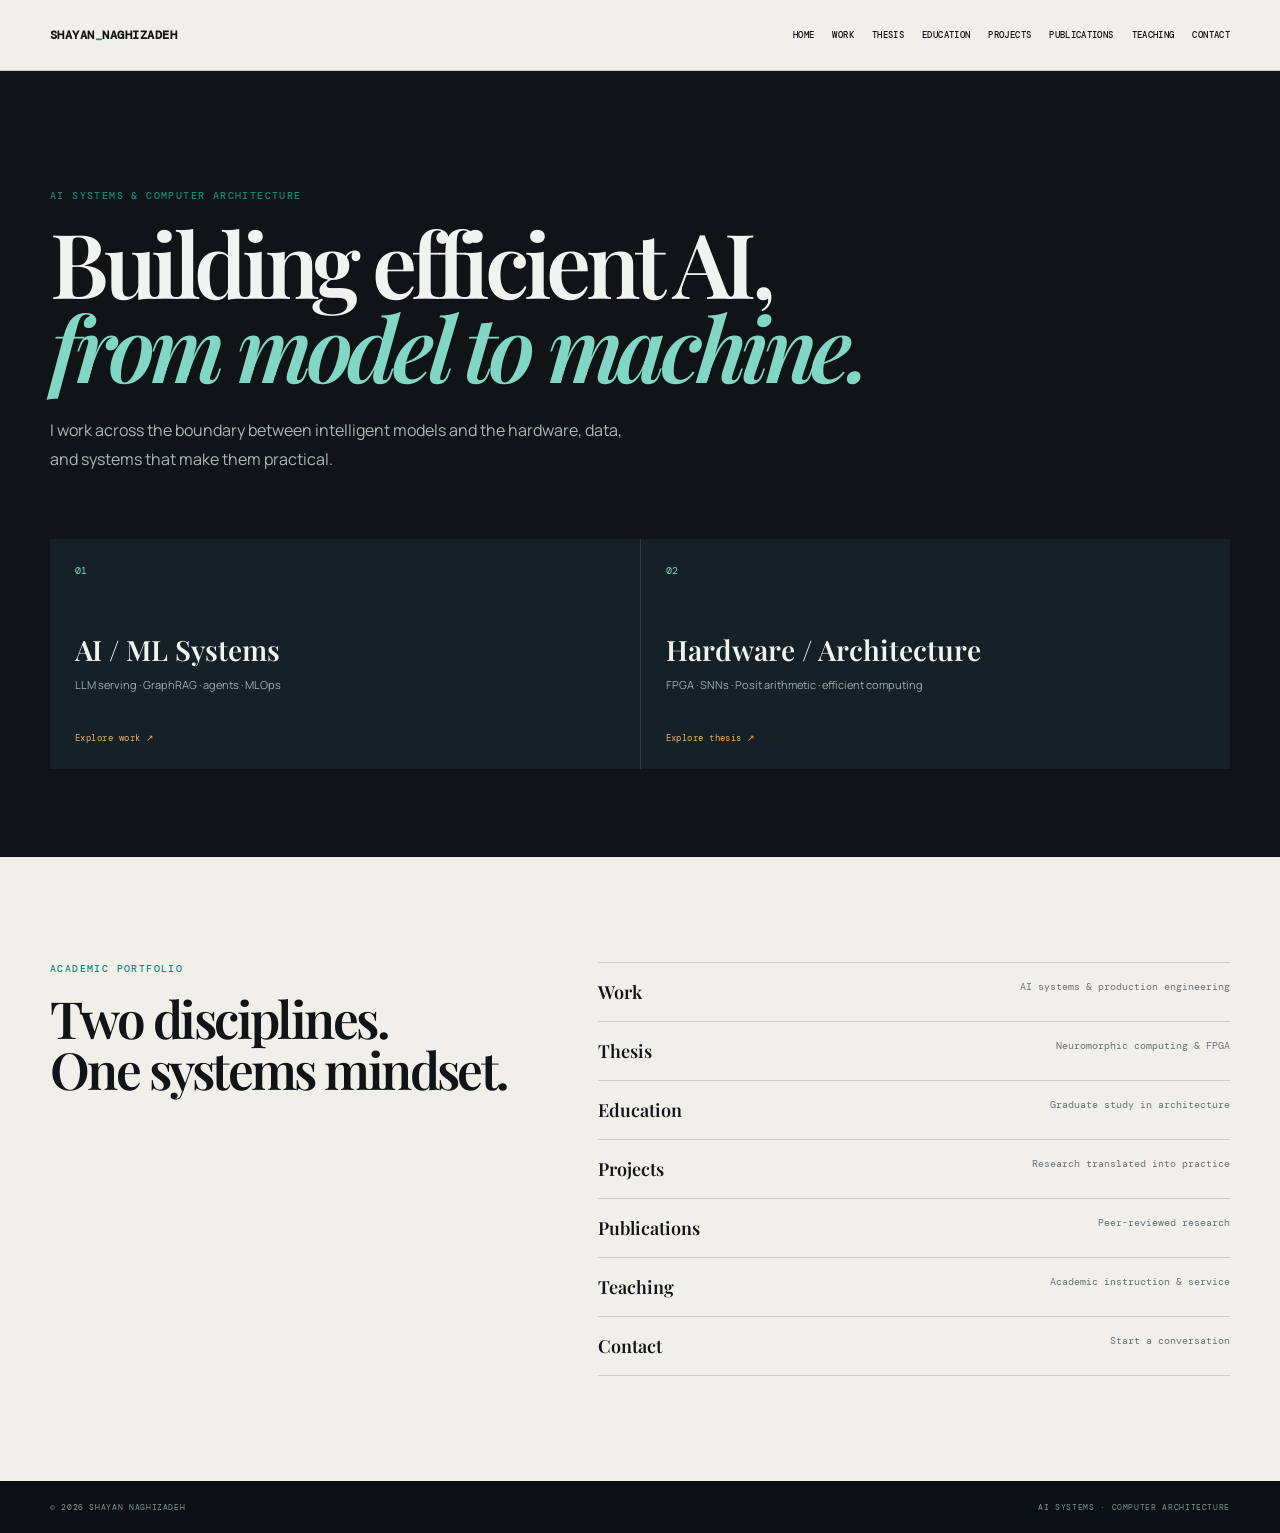
==== commit 020e29c0: "Rebuild portfolio as multi-page academic site" ====
--- a/index.html
+++ b/index.html
@@ -1,42 +1 @@
-<!doctype html>
-<html lang="en">
-<head>
-  <meta charset="utf-8">
-  <meta name="viewport" content="width=device-width, initial-scale=1">
-  <meta name="theme-color" content="#0a1114">
-  <meta name="description" content="Shayan Naghizadeh — computer architecture researcher and AI systems engineer, from neuromorphic hardware to private agentic AI.">
-  <meta property="og:type" content="website">
-  <meta property="og:title" content="Shayan Naghizadeh — From synapse to system">
-  <meta property="og:description" content="Computer architecture, neuromorphic computing, efficient AI systems, and GraphRAG.">
-  <meta property="og:url" content="https://shayan-naghizadeh.github.io/">
-  <title>Shayan Naghizadeh — From synapse to system</title>
-  <link rel="icon" href="favicon.svg" type="image/svg+xml">
-  <link rel="preconnect" href="https://fonts.googleapis.com">
-  <link rel="preconnect" href="https://fonts.gstatic.com" crossorigin>
-  <link href="https://fonts.googleapis.com/css2?family=DM+Mono:wght@400;500&family=Manrope:wght@400;500;600;700;800&family=Playfair+Display:ital,wght@0,500;0,600;1,500&display=swap" rel="stylesheet">
-  <link rel="stylesheet" href="styles.css">
-  <script src="script.js" defer></script>
-</head>
-<body>
-  <a class="skip-link" href="#main">Skip to content</a>
-  <header class="masthead"><nav class="nav shell" aria-label="Main navigation"><a class="wordmark" href="#top">SHAYAN<span>_</span>NAGHIZADEH</a><button class="menu-toggle" id="menuToggle" aria-label="Open navigation menu" aria-expanded="false">MENU</button><div class="nav-links" id="navLinks"><a href="#architecture">Architecture</a><a href="#systems">AI systems</a><a href="#work">Selected work</a><a class="contact-link" href="#contact">Contact ↗</a></div></nav></header>
-  <main id="main">
-    <section class="hero" id="top"><div class="shell hero-grid">
-      <div class="hero-copy reveal"><p class="kicker">COMPUTER ARCHITECTURE / AI SYSTEMS</p><h1>From <em>synapse</em><br>to <em>system.</em></h1><p class="hero-intro">I design efficient AI across two scales: the numerical and hardware choices that shape neural computation, and the systems that make modern models useful in practice.</p><div class="hero-actions"><a class="primary" href="#work">Explore the work <span>↓</span></a><a class="quiet" href="https://github.com/shayan-naghizadeh" target="_blank" rel="noopener noreferrer">GitHub ↗</a></div></div>
-      <div class="hero-diagram reveal" aria-label="A diagram showing the connection from neural computation through hardware to deployed AI systems"><div class="ring r1"></div><div class="ring r2"></div><div class="node neuron">SNN<br><small>SPIKES</small></div><div class="node silicon">FPGA<br><small>PRECISION</small></div><div class="node model">LLM<br><small>TOOLS</small></div><svg viewBox="0 0 560 390" aria-hidden="true"><path d="M98 176 C170 45 248 52 285 190 S412 335 482 202"/><path d="M98 238 C196 358 250 318 285 190 S398 74 482 158"/><circle cx="285" cy="190" r="9"/></svg><p>MODEL DESIGN → NUMERICAL REPRESENTATION → HARDWARE → DEPLOYED INTELLIGENCE</p></div>
-    </div></section>
-    <section class="thesis"><div class="shell"><p>One practice, two perspectives</p><h2>Building AI that respects <span>the machine</span> it runs on — and systems that preserve <span>the intelligence</span> they serve.</h2></div></section>
-    <section class="dual" id="architecture"><div class="shell"><div class="section-label"><span>01</span> NEUROMORPHIC COMPUTING &amp; ARCHITECTURE</div><div class="feature feature-hardware"><div class="feature-copy reveal"><p class="eyebrow">THE HARDWARE LENS</p><h2>When a number format changes the machine.</h2><p>My graduate research investigates efficient neural computation at the boundary of algorithm and architecture: FPGA-based spiking neural networks, low-precision arithmetic, and hardware–software co-design.</p><p>That work includes Posit arithmetic, compensated accumulation, and CETP — a control-encoded tapered-precision format developed to simplify numerical decoding for efficient neural inference.</p><div class="chips"><span>FPGA</span><span>SNN</span><span>POSIT</span><span>CETP</span><span>QUANTIZATION</span></div></div><figure class="feature-art reveal"><img src="assets/neuromorphic-fpga.png" alt="Abstract visualization of spiking neurons flowing into FPGA circuitry"><figcaption>NEURAL DYNAMICS / RECONFIGURABLE SILICON</figcaption></figure></div></div></section>
-    <section class="dual systems" id="systems"><div class="shell"><div class="section-label"><span>02</span> AI SYSTEMS, KNOWLEDGE &amp; AGENTS</div><div class="feature feature-ai"><figure class="feature-art reveal"><img src="assets/agentic-graph.png" alt="Abstract visualization of a language model connected to a knowledge graph and tools"><figcaption>LOCAL MODELS / GRAPH CONTEXT / TOOL USE</figcaption></figure><div class="feature-copy reveal"><p class="eyebrow">THE SYSTEMS LENS</p><h2>Making models useful beyond the prompt.</h2><p>As an AI / MLOps Engineer, I build private AI services around local LLM serving, retrieval, knowledge graphs, and tool-using agents — with deployment constraints, data privacy, and operational reliability in view.</p><p>My recent work spans vLLM and SGLang serving, multi-GPU Transformer execution, GraphRAG with Neo4j, and an MCP-based HR agent connected to backend services.</p><div class="chips blue"><span>VLLM / SGLANG</span><span>GRAPHRAG</span><span>NEO4J</span><span>MCP</span><span>MULTI-GPU</span></div></div></div></div></section>
-    <section class="bridge-work" id="work"><div class="shell"><div class="section-label light"><span>03</span> SELECTED RESEARCH &amp; IMPLEMENTATION</div><div class="work-list">
-      <article class="work-item reveal"><span class="work-no">01</span><div><p class="work-type">M.Sc. THESIS / 2023—2026</p><h3>FPGA-Based Acceleration of Spiking Neural Networks Using the Posit Number System</h3><p>Resource-efficient neural inference through SNN architectures, low-precision computation, and FPGA-oriented design trade-offs.</p></div><span class="work-edge">SNN · FPGA · POSIT</span></article>
-      <article class="work-item reveal"><span class="work-no">02</span><div><p class="work-type">AI SYSTEMS / PRODUCTION</p><h3>Local LLM serving &amp; MCP HR agent</h3><p>Private inference infrastructure with vLLM, SGLang, and TEI; an HR agent using a local JEV LLM, MCP, and tool/function calling.</p></div><span class="work-edge">LLM · MCP · DOCKER</span></article>
-      <article class="work-item reveal"><span class="work-no">03</span><div><p class="work-type">KNOWLEDGE SYSTEMS</p><h3>GraphRAG &amp; text-to-query service</h3><p>Graph-backed retrieval and natural-language access to connected data using embeddings, LangChain, and Neo4j knowledge graphs.</p></div><span class="work-edge">GRAPHRAG · NEO4J</span></article>
-      <article class="work-item reveal"><span class="work-no">04</span><div><p class="work-type">EDGE AI / IEEE ICEE 2026</p><h3>Quantized Transformer deployment for remaining useful life prediction</h3><p>Research on deploying quantized Transformer models under edge-oriented constraints.</p></div><span class="work-edge">TRANSFORMERS · EDGE</span></article>
-      <article class="work-item reveal"><span class="work-no">05</span><div><p class="work-type">OPEN SOURCE</p><h3>train2fpga — CNN training to FPGA workflow</h3><p>An end-to-end workflow spanning training, quantization, optimization, and FPGA-oriented CNN deployment with HLS.</p></div><a class="work-edge link" href="https://github.com/shayan-naghizadeh/train2fpga" target="_blank" rel="noopener noreferrer">VIEW REPOSITORY ↗</a></article>
-    </div></div></section>
-    <section class="credentials"><div class="shell credential-grid"><div class="reveal"><p class="eyebrow">EDUCATION</p><h2>M.Sc. in Computer Engineering</h2><p class="school">Computer Architecture<br>Amirkabir University of Technology (Tehran Polytechnic)<br>2023—2026 · GPA 3.56 / 4.00</p><p class="thesis-note">Thesis supervised by Prof. Morteza Saheb Zamani.</p></div><div class="publications reveal"><p class="eyebrow">SELECTED PUBLICATIONS</p><a href="https://doi.org/10.1109/ICSPIS68676.2025.11551780" target="_blank" rel="noopener noreferrer"><span>01</span> Low-Precision POSIT Arithmetic for Spiking Neural Networks with Kahan Summation <small>IEEE ICSPIS, 2025 ↗</small></a><a href="https://doi.org/10.1109/ICEE70628.2026.11710400" target="_blank" rel="noopener noreferrer"><span>02</span> Edge Deployment of Quantized Transformer Models for Remaining Useful Life Prediction <small>IEEE ICEE, 2026 ↗</small></a><a href="https://doi.org/10.1109/IKT69652.2025.11626726" target="_blank" rel="noopener noreferrer"><span>03</span> Beyond One-Hot: CatBoost for Heating and Cooling Load Prediction <small>IEEE IKT, 2025 ↗</small></a></div></div></section>
-    <section class="teaching"><div class="shell"><p class="eyebrow">TEACHING &amp; ACADEMIC SERVICE</p><div class="teach-grid"><h2>Teaching makes systems thinking explicit.</h2><p>Teaching Assistant at Amirkabir University of Technology for Advanced Computer Architecture, Memory Technologies, Machine Learning, Applied Machine Learning, Distributed Systems, Digital Electronics, and Network Devices Architecture. Laboratory / Workshop Instructor for Computer Architecture, Operating Systems, Logic Design, and C Programming.</p></div></div></section>
-    <section class="contact" id="contact"><div class="shell contact-grid"><div><p class="eyebrow">LET’S CONNECT</p><h2>Research, systems,<br>and the space between.</h2></div><div><p>I’m interested in research and engineering conversations where model efficiency, architecture, and real-world AI systems meet.</p><a href="mailto:s.naghizadeh01@gmail.com">s.naghizadeh01@gmail.com ↗</a><a href="https://github.com/shayan-naghizadeh" target="_blank" rel="noopener noreferrer">github.com/shayan-naghizadeh ↗</a></div></div></section>
-  </main><footer><div class="shell"><span>© <span id="year">2026</span> SHAYAN NAGHIZADEH</span><span>FROM SYNAPSE TO SYSTEM</span></div></footer>
-</body></html>+<!doctype html><html lang="en"><head><meta charset="utf-8"><meta name="viewport" content="width=device-width,initial-scale=1"><meta name="theme-color" content="#101417"><meta name="description" content="Shayan Naghizadeh — AI Systems and Computer Architecture."><link rel="icon" href="favicon.svg" type="image/svg+xml"><link rel="preconnect" href="https://fonts.googleapis.com"><link rel="preconnect" href="https://fonts.gstatic.com" crossorigin><link href="https://fonts.googleapis.com/css2?family=DM+Mono:wght@400;500&family=Manrope:wght@400;500;600;700;800&family=Playfair+Display:ital,wght@0,500;0,600;1,500&display=swap" rel="stylesheet"><link rel="stylesheet" href="styles.css"><script src="script.js" defer></script><title>Shayan Naghizadeh — AI Systems & Computer Architecture</title></head><body><a class="skip" href="#main">Skip to content</a><header class="site-head"><nav class="nav shell" aria-label="Primary"><a class="brand" href="index.html">SHAYAN<span>_</span>NAGHIZADEH</a><button id="menuToggle" class="menu" aria-expanded="false" aria-label="Open navigation">MENU</button><div id="navLinks" class="navlinks"><a href="index.html">Home</a><a href="work.html">Work</a><a href="thesis.html">Thesis</a><a href="education.html">Education</a><a href="projects.html">Projects</a><a href="publications.html">Publications</a><a href="teaching.html">Teaching</a><a href="contact.html">Contact</a></div></nav></header><main id="main"><section class="home-hero"><div class="shell"><p class="overline">AI SYSTEMS &amp; COMPUTER ARCHITECTURE</p><h1>Building efficient AI,<br><em>from model to machine.</em></h1><p class="lede">I work across the boundary between intelligent models and the hardware, data, and systems that make them practical.</p><div class="dual-identity"><a href="work.html"><span>01</span><strong>AI / ML Systems</strong><small>LLM serving · GraphRAG · agents · MLOps</small><b>Explore work ↗</b></a><a href="thesis.html"><span>02</span><strong>Hardware / Architecture</strong><small>FPGA · SNNs · Posit arithmetic · efficient computing</small><b>Explore thesis ↗</b></a></div></div></section><section class="home-map shell"><div><p class="overline">ACADEMIC PORTFOLIO</p><h2>Two disciplines.<br>One systems mindset.</h2></div><div class="page-grid"><a href="work.html">Work <span>AI systems &amp; production engineering</span></a><a href="thesis.html">Thesis <span>Neuromorphic computing &amp; FPGA</span></a><a href="education.html">Education <span>Graduate study in architecture</span></a><a href="projects.html">Projects <span>Research translated into practice</span></a><a href="publications.html">Publications <span>Peer-reviewed research</span></a><a href="teaching.html">Teaching <span>Academic instruction &amp; service</span></a><a href="contact.html">Contact <span>Start a conversation</span></a></div></section></main><footer><div class="shell"><span>© <span id="year">2026</span> SHAYAN NAGHIZADEH</span><span>AI SYSTEMS · COMPUTER ARCHITECTURE</span></div></footer></body></html>
--- a/styles.css
+++ b/styles.css
@@ -1 +1 @@
-:root{--ink:#0a1114;--ink2:#101d22;--paper:#eeece6;--warm:#dedbd2;--cyan:#87dacf;--cyan2:#2cae9d;--blue:#8eb8ff;--amber:#e9b272;--line:rgba(10,17,20,.16);--mono:"DM Mono",monospace;--sans:"Manrope",sans-serif;--serif:"Playfair Display",serif;--max:1220px}*{box-sizing:border-box}html{scroll-behavior:smooth;scroll-padding-top:80px}body{margin:0;background:var(--paper);color:var(--ink);font-family:var(--sans);-webkit-font-smoothing:antialiased}a{color:inherit;text-decoration:none}.shell{width:min(var(--max),calc(100% - 56px));margin:auto}.skip-link{position:fixed;top:-60px;left:16px;background:white;padding:10px;z-index:99}.skip-link:focus{top:16px}.masthead{position:sticky;top:0;z-index:20;background:rgba(238,236,230,.92);backdrop-filter:blur(14px);border-bottom:1px solid var(--line)}.nav{height:73px;display:flex;align-items:center;justify-content:space-between}.wordmark{font:700 12px var(--mono);letter-spacing:.04em}.wordmark span{color:var(--cyan2)}.nav-links{display:flex;align-items:center;gap:27px;font:500 10px var(--mono);letter-spacing:.05em;text-transform:uppercase}.nav-links a{opacity:.7}.nav-links a:hover{opacity:1}.nav-links .contact-link{padding:10px 14px;border:1px solid var(--ink);opacity:1}.menu-toggle{display:none;background:none;border:1px solid var(--ink);padding:8px;font:9px var(--mono)}.hero{overflow:hidden;color:#edf1ed;background:var(--ink);min-height:680px}.hero-grid{display:grid;grid-template-columns:1fr 1fr;align-items:center;min-height:680px;gap:35px}.kicker,.eyebrow{margin:0 0 18px;color:var(--cyan2);font:500 10px var(--mono);letter-spacing:.14em}.hero h1{max-width:660px;margin:0;font:600 clamp(63px,8vw,124px)/.86 var(--serif);letter-spacing:-.07em}.hero h1 em{color:var(--cyan);font-style:italic}.hero-intro{max-width:510px;margin:32px 0;color:#adbec0;font-size:16px;line-height:1.8}.hero-actions{display:flex;gap:21px;align-items:center}.primary{padding:14px 17px;background:var(--cyan);color:var(--ink);font:700 11px var(--mono)}.primary span{margin-left:20px}.quiet{color:#d6dfdc;font:11px var(--mono);border-bottom:1px solid #708083;padding-bottom:5px}.hero-diagram{position:relative;height:430px}.hero-diagram svg{position:absolute;width:100%;height:100%;inset:0}.hero-diagram svg path{fill:none;stroke:rgba(135,218,207,.62);stroke-width:1.2}.hero-diagram svg circle{fill:var(--amber)}.ring{position:absolute;inset:40px;border:1px solid rgba(255,255,255,.11);border-radius:50%;transform:rotate(-30deg)}.r2{inset:95px;transform:rotate(44deg);border-style:dashed}.node{position:absolute;display:grid;place-content:center;width:118px;height:118px;border-radius:50%;text-align:center;font:700 15px var(--mono);z-index:2;box-shadow:0 0 35px rgba(0,0,0,.2)}.node small{margin-top:6px;color:#9aaeb0;font:8px var(--mono);letter-spacing:.08em}.neuron{top:58px;left:2%;background:#193941;color:var(--cyan)}.silicon{top:155px;left:39%;background:#342d24;color:var(--amber)}.model{right:1%;bottom:55px;background:#1e2c43;color:var(--blue)}.hero-diagram p{position:absolute;bottom:0;margin:0;color:#718386;font:8px var(--mono);letter-spacing:.08em}.thesis{padding:86px 0 94px;background:var(--warm)}.thesis p,.section-label{font:10px var(--mono);letter-spacing:.12em}.thesis h2{max-width:950px;margin:21px 0 0;font:600 clamp(34px,5vw,68px)/1.03 var(--serif);letter-spacing:-.045em}.thesis h2 span{color:#277f74;font-style:italic}.dual{padding:95px 0}.systems{color:#edf3f1;background:var(--ink2)}.section-label{display:flex;gap:13px;margin-bottom:46px}.section-label span{color:var(--cyan2)}.systems .section-label{color:#8ba09f}.feature{display:grid;grid-template-columns:1fr 1fr;align-items:center;gap:70px}.feature-copy h2,.credentials h2,.teaching h2,.contact h2{margin:0 0 22px;font:600 clamp(36px,4vw,55px)/1 var(--serif);letter-spacing:-.045em}.feature-copy>p:not(.eyebrow){max-width:535px;color:#4c5a5d;font-size:14px;line-height:1.9}.systems .feature-copy>p:not(.eyebrow){color:#afc1c0}.feature-art{margin:0;position:relative}.feature-art img{display:block;width:100%;height:390px;object-fit:cover;filter:saturate(.86) contrast(1.05)}.feature-art:after{content:"";position:absolute;inset:0;border:1px solid rgba(255,255,255,.15);pointer-events:none}.feature-art figcaption{margin-top:11px;color:#788383;font:8px var(--mono);letter-spacing:.12em}.chips{display:flex;flex-wrap:wrap;gap:7px;margin-top:25px}.chips span{padding:7px 9px;border:1px solid #9eb5b0;color:#236d65;font:9px var(--mono)}.systems .chips span{color:var(--blue);border-color:#49667c}.bridge-work{padding:95px 0;background:#14252b;color:#eff3ee}.section-label.light{color:#91a4a4}.work-list{border-top:1px solid rgba(255,255,255,.17)}.work-item{display:grid;grid-template-columns:65px 1fr 140px;gap:25px;padding:28px 0;border-bottom:1px solid rgba(255,255,255,.17);align-items:start}.work-no{color:var(--cyan);font:11px var(--mono)}.work-type{margin:0 0 9px;color:var(--amber);font:9px var(--mono);letter-spacing:.08em}.work-item h3{margin:0 0 8px;font:600 25px/1.1 var(--serif);letter-spacing:-.025em}.work-item div>p:last-child{max-width:640px;margin:0;color:#a8b9b8;font-size:12px;line-height:1.7}.work-edge{padding-top:5px;color:#91a7a8;font:8px var(--mono);letter-spacing:.05em}.work-edge.link{color:var(--cyan);line-height:1.5}.credentials{padding:95px 0}.credential-grid{display:grid;grid-template-columns:.8fr 1.2fr;gap:100px}.school,.thesis-note{color:#536164;font-size:13px;line-height:1.9}.thesis-note{font-style:italic}.publications>a{display:grid;grid-template-columns:37px 1fr;gap:12px;padding:21px 0;border-top:1px solid var(--line);font:500 16px/1.45 var(--sans)}.publications span{color:#238177;font:10px var(--mono)}.publications small{display:block;margin-top:6px;color:#677679;font:9px var(--mono)}.teaching{padding:74px 0;background:#d8e5df}.teach-grid{display:grid;grid-template-columns:1fr 1fr;gap:80px}.teach-grid p{margin:4px 0 0;color:#46595b;font-size:14px;line-height:1.9}.contact{padding:100px 0;color:#edf2ed;background:var(--ink)}.contact-grid{display:grid;grid-template-columns:1fr 1fr;gap:100px}.contact .eyebrow{color:var(--cyan)}.contact-grid>div:last-child{align-self:end}.contact-grid p{max-width:440px;color:#afc1c0;line-height:1.8}.contact-grid a{display:block;width:max-content;margin-top:13px;color:var(--cyan);font:500 14px var(--mono);border-bottom:1px solid rgba(135,218,207,.5);padding-bottom:4px}footer{padding:20px 0;background:#071013;color:#789092;font:8px var(--mono);letter-spacing:.11em}footer .shell{display:flex;justify-content:space-between}.reveal{opacity:1;transform:none}.js .reveal{opacity:0;transform:translateY(18px);transition:opacity .65s ease,transform .65s ease}.js .reveal.visible{opacity:1;transform:none}@media(max-width:760px){.shell{width:min(100% - 36px,var(--max))}.nav{height:64px}.menu-toggle{display:block}.nav-links{display:none;position:absolute;left:0;right:0;top:64px;padding:14px 18px;background:var(--paper);flex-direction:column;align-items:stretch;gap:0;border-bottom:1px solid var(--line)}.nav-links.open{display:flex}.nav-links a{padding:12px 0}.hero,.hero-grid{min-height:auto}.hero-grid{grid-template-columns:1fr;padding:80px 0 45px}.hero h1{font-size:65px}.hero-diagram{height:325px;order:-1}.node{width:92px;height:92px;font-size:12px}.thesis,.dual,.bridge-work,.credentials,.contact{padding:68px 0}.feature,.credential-grid,.teach-grid,.contact-grid{grid-template-columns:1fr;gap:32px}.feature-ai .feature-art{order:2}.feature-art img{height:280px}.work-item{grid-template-columns:38px 1fr;gap:13px}.work-edge{grid-column:2}.work-item h3{font-size:22px}.teach-grid{gap:12px}.contact h2{font-size:45px}footer .shell{gap:12px;flex-direction:column}.hero-diagram p{font-size:7px}.r1{inset:30px}.r2{inset:73px}}+:root{--ink:#101417;--ink2:#1a2328;--paper:#f1efe9;--soft:#dfdcd3;--mint:#82d7c4;--blue:#92b8ff;--amber:#e9af69;--muted:#667277;--line:rgba(16,20,23,.16);--mono:"DM Mono",monospace;--sans:"Manrope",sans-serif;--serif:"Playfair Display",serif;--max:1180px}*{box-sizing:border-box}html{scroll-behavior:smooth}body{margin:0;background:var(--paper);color:var(--ink);font-family:var(--sans);-webkit-font-smoothing:antialiased}a{color:inherit;text-decoration:none}.shell{width:min(var(--max),calc(100% - 48px));margin:auto}.skip{position:fixed;top:-50px;left:12px;z-index:40;background:#fff;padding:10px}.skip:focus{top:12px}.site-head{position:sticky;top:0;z-index:20;border-bottom:1px solid var(--line);background:rgba(241,239,233,.93);backdrop-filter:blur(14px)}.nav{height:70px;display:flex;align-items:center;justify-content:space-between;gap:25px}.brand{font:700 12px var(--mono);letter-spacing:.04em;white-space:nowrap}.brand span{color:#168a79}.navlinks{display:flex;gap:18px;align-items:center;font:500 9px var(--mono);letter-spacing:.04em;text-transform:uppercase}.navlinks a{padding:7px 0;border-bottom:1px solid transparent}.navlinks a:hover{border-color:var(--ink)}.menu{display:none;border:1px solid var(--ink);background:none;padding:8px;font:9px var(--mono)}.overline{margin:0 0 18px;color:#168a79;font:500 10px var(--mono);letter-spacing:.14em}.home-hero{padding:118px 0 88px;background:var(--ink);color:#f0f3ef}.home-hero h1,.page-hero h1{max-width:900px;margin:0;font:600 clamp(50px,7vw,100px)/.94 var(--serif);letter-spacing:-.06em}.home-hero h1 em,.page-hero h1 em{color:var(--mint);font-style:italic}.lede{max-width:590px;margin:28px 0 0;color:#aab8b8;font-size:16px;line-height:1.8}.dual-identity{display:grid;grid-template-columns:1fr 1fr;gap:1px;margin-top:65px;background:rgba(255,255,255,.16)}.dual-identity a{display:flex;flex-direction:column;min-height:230px;padding:25px;background:#152126;transition:background .2s}.dual-identity a:hover{background:#20333a}.dual-identity span{color:var(--mint);font:10px var(--mono)}.dual-identity strong{margin-top:54px;font:600 28px var(--serif)}.dual-identity small{margin-top:9px;color:#9baeb0;font-size:11px}.dual-identity b{margin-top:auto;color:var(--amber);font:9px var(--mono);letter-spacing:.05em}.home-map{display:grid;grid-template-columns:.85fr 1.15fr;gap:80px;padding:105px 0}.home-map h2,.content h2{margin:0;font:600 clamp(34px,4vw,54px)/1 var(--serif);letter-spacing:-.05em}.page-grid{border-top:1px solid var(--line)}.page-grid a{display:flex;justify-content:space-between;gap:20px;padding:17px 0;border-bottom:1px solid var(--line);font:600 18px var(--serif)}.page-grid span{color:var(--muted);font:10px var(--mono);text-align:right}.page-hero{padding:105px 0 84px}.page-hero.paper{background:var(--soft)}.page-hero.dark{background:var(--ink);color:#edf2ee}.page-hero .lede{max-width:650px}.split{display:grid;grid-template-columns:1fr .8fr;gap:65px;align-items:center}.page-art{display:block;width:100%;height:320px;object-fit:cover;filter:saturate(.8) contrast(1.05)}.thesis-hero{background:#090b0c;color:#fafafa}.thesis-meta{margin:18px 0 0;color:#949b9d;font:10px var(--mono);line-height:1.7}.thesis-image{max-width:1380px;margin:0 auto;background:#050607}.thesis-image img{display:block;width:100%;max-height:590px;object-fit:cover;filter:grayscale(1) contrast(1.14)}.thesis-image figcaption{max-width:1180px;margin:auto;padding:11px 24px;color:#aeb4b4;font:8px var(--mono);letter-spacing:.1em}.content{padding:95px 0}.detail-grid{display:grid;grid-template-columns:.55fr 1.45fr;gap:90px}.detail-grid aside p:last-child{max-width:200px;color:var(--muted);font:11px/1.8 var(--mono)}.detail-grid>div>p:not(.overline){max-width:680px;color:#4f5c60;font-size:15px;line-height:1.9}.capabilities{display:flex;flex-wrap:wrap;gap:8px;margin-top:25px}.capabilities span{padding:8px 10px;border:1px solid var(--line);font:9px var(--mono)}.flow{display:flex;align-items:center;justify-content:space-between;gap:15px;margin:85px 0 40px;padding:25px;background:#dbe8e2}.flow div{font:600 15px var(--serif)}.flow small{color:#536363;font:8px var(--mono)}.flow i{color:#238a7c}.callout{padding:35px;background:var(--ink2);color:#edf3f1}.callout h3{margin:0 0 10px;font:600 30px var(--serif)}.callout p:last-child{max-width:620px;margin:0;color:#b5c5c3;line-height:1.8;font-size:13px}.four-up{display:grid;grid-template-columns:repeat(4,1fr);margin-top:70px;border-top:1px solid var(--line)}.four-up div{padding:20px;border-right:1px solid var(--line)}.four-up b{font:600 21px var(--serif)}.four-up p{color:var(--muted);font-size:12px;line-height:1.7}.education-card{max-width:820px;margin-left:max(24px,calc((100% - 1180px)/2));padding-top:100px}.education-card .field{font:500 20px var(--sans)}.institution{color:var(--muted);line-height:1.8}.education-card dl{margin:45px 0 0;border-top:1px solid var(--line)}.education-card dl div{}.education-card dt,.education-card dd{display:inline-block;padding:15px 0;border-bottom:1px solid var(--line)}.education-card dt{width:22%;font:9px var(--mono);color:#168a79}.education-card dd{width:77%;margin:0;font-size:13px}.project-list{padding-top:45px}.project-list article,.pubs article{display:grid;grid-template-columns:55px 1fr 170px;gap:20px;padding:28px 0;border-top:1px solid var(--line)}.project-list article>span,.pubs article>span{color:#168a79;font:10px var(--mono)}.project-list h2,.pubs h2{font-size:28px}.project-list p,.pubs p:not(.overline){max-width:680px;color:var(--muted);font-size:13px;line-height:1.8}.project-list b,.project-list a{padding-top:8px;color:#537174;font:9px var(--mono);letter-spacing:.05em}.pubs{max-width:950px}.pubs article{grid-template-columns:55px 1fr}.pubs a{color:#167c70;font:10px var(--mono)}.teaching-grid{display:grid;grid-template-columns:1fr 1fr;gap:24px}.teaching-grid article{padding:32px;background:#e0ded6}.teaching-grid h2{font-size:40px}.teaching-grid ul{margin:28px 0 0;padding:0;list-style:none;border-top:1px solid var(--line)}.teaching-grid li{display:flex;justify-content:space-between;gap:15px;padding:14px 0;border-bottom:1px solid var(--line);font:500 12px var(--sans)}.teaching-grid li span{color:var(--muted);font:9px var(--mono);text-align:right}.contact-page{max-width:880px;padding-top:55px}.contact-page a{display:grid;grid-template-columns:120px 1fr 30px;gap:15px;padding:25px 0;border-top:1px solid var(--line);font:500 20px var(--serif)}.contact-page span{padding-top:6px;color:#168a79;font:9px var(--mono)}.contact-page b{font-family:var(--mono)}footer{padding:21px 0;background:#0b1012;color:#7d9394;font:8px var(--mono);letter-spacing:.08em}footer .shell{display:flex;justify-content:space-between}@media(max-width:800px){.shell{width:min(100% - 36px,var(--max))}.nav{height:63px}.menu{display:block}.navlinks{display:none;position:absolute;top:63px;left:0;right:0;padding:10px 18px 18px;background:var(--paper);border-bottom:1px solid var(--line);flex-direction:column;align-items:stretch;gap:0}.navlinks.open{display:flex}.navlinks a{padding:11px 0}.home-hero,.page-hero{padding:75px 0 62px}.home-map,.split,.detail-grid,.teaching-grid{grid-template-columns:1fr;gap:32px}.dual-identity{grid-template-columns:1fr;margin-top:42px}.dual-identity a{min-height:190px}.home-map{padding:70px 0}.page-art{height:240px}.flow{align-items:flex-start;flex-direction:column;margin:50px 0 30px}.flow i{transform:rotate(90deg)}.four-up{grid-template-columns:1fr 1fr;margin-top:45px}.project-list article,.pubs article{grid-template-columns:35px 1fr}.project-list b,.project-list a{grid-column:2}.education-card{margin:auto}.teaching-grid article{padding:25px}.contact-page a{grid-template-columns:1fr 25px}.contact-page span{grid-column:1/3}.page-grid span{display:none}footer .shell{flex-direction:column;gap:10px}.thesis-image img{height:300px}}
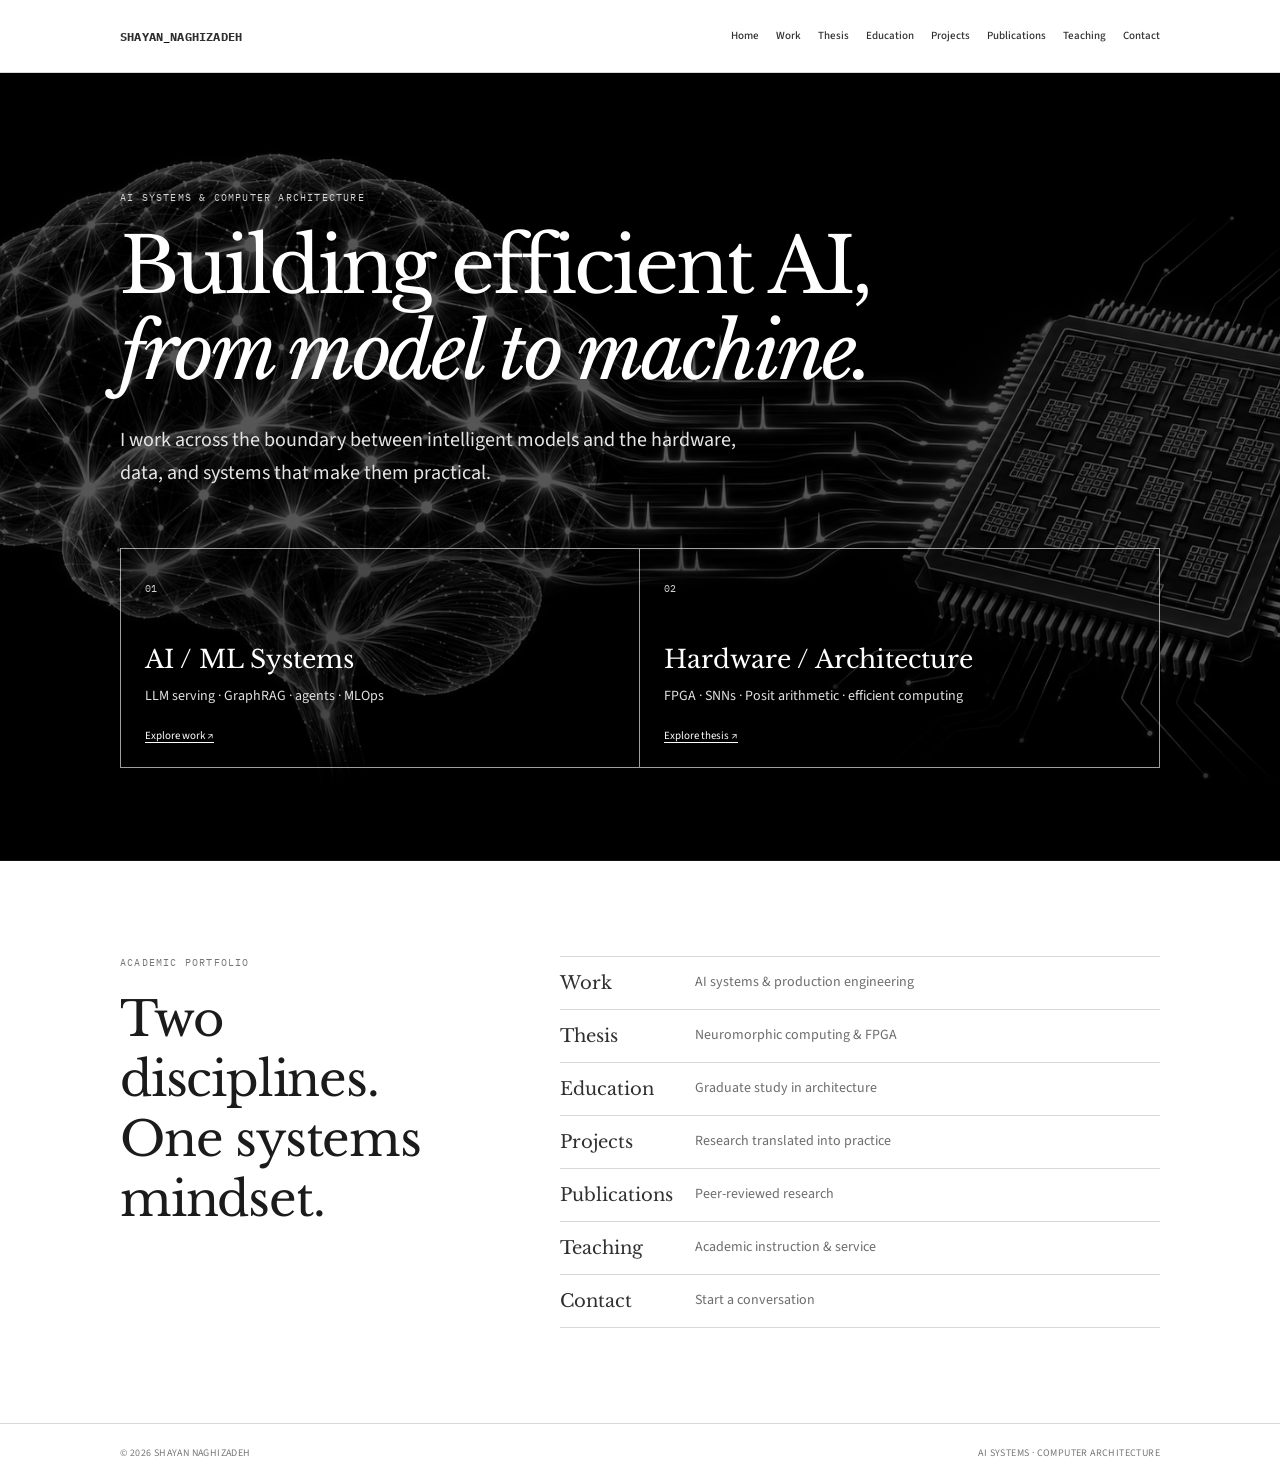
==== commit 543a4b61: "Refine portfolio with monochrome editorial theme" ====
--- a/index.html
+++ b/index.html
@@ -1 +1 @@
-<!doctype html><html lang="en"><head><meta charset="utf-8"><meta name="viewport" content="width=device-width,initial-scale=1"><meta name="theme-color" content="#101417"><meta name="description" content="Shayan Naghizadeh — AI Systems and Computer Architecture."><link rel="icon" href="favicon.svg" type="image/svg+xml"><link rel="preconnect" href="https://fonts.googleapis.com"><link rel="preconnect" href="https://fonts.gstatic.com" crossorigin><link href="https://fonts.googleapis.com/css2?family=DM+Mono:wght@400;500&family=Manrope:wght@400;500;600;700;800&family=Playfair+Display:ital,wght@0,500;0,600;1,500&display=swap" rel="stylesheet"><link rel="stylesheet" href="styles.css"><script src="script.js" defer></script><title>Shayan Naghizadeh — AI Systems & Computer Architecture</title></head><body><a class="skip" href="#main">Skip to content</a><header class="site-head"><nav class="nav shell" aria-label="Primary"><a class="brand" href="index.html">SHAYAN<span>_</span>NAGHIZADEH</a><button id="menuToggle" class="menu" aria-expanded="false" aria-label="Open navigation">MENU</button><div id="navLinks" class="navlinks"><a href="index.html">Home</a><a href="work.html">Work</a><a href="thesis.html">Thesis</a><a href="education.html">Education</a><a href="projects.html">Projects</a><a href="publications.html">Publications</a><a href="teaching.html">Teaching</a><a href="contact.html">Contact</a></div></nav></header><main id="main"><section class="home-hero"><div class="shell"><p class="overline">AI SYSTEMS &amp; COMPUTER ARCHITECTURE</p><h1>Building efficient AI,<br><em>from model to machine.</em></h1><p class="lede">I work across the boundary between intelligent models and the hardware, data, and systems that make them practical.</p><div class="dual-identity"><a href="work.html"><span>01</span><strong>AI / ML Systems</strong><small>LLM serving · GraphRAG · agents · MLOps</small><b>Explore work ↗</b></a><a href="thesis.html"><span>02</span><strong>Hardware / Architecture</strong><small>FPGA · SNNs · Posit arithmetic · efficient computing</small><b>Explore thesis ↗</b></a></div></div></section><section class="home-map shell"><div><p class="overline">ACADEMIC PORTFOLIO</p><h2>Two disciplines.<br>One systems mindset.</h2></div><div class="page-grid"><a href="work.html">Work <span>AI systems &amp; production engineering</span></a><a href="thesis.html">Thesis <span>Neuromorphic computing &amp; FPGA</span></a><a href="education.html">Education <span>Graduate study in architecture</span></a><a href="projects.html">Projects <span>Research translated into practice</span></a><a href="publications.html">Publications <span>Peer-reviewed research</span></a><a href="teaching.html">Teaching <span>Academic instruction &amp; service</span></a><a href="contact.html">Contact <span>Start a conversation</span></a></div></section></main><footer><div class="shell"><span>© <span id="year">2026</span> SHAYAN NAGHIZADEH</span><span>AI SYSTEMS · COMPUTER ARCHITECTURE</span></div></footer></body></html>+<!doctype html><html lang="en"><head><meta charset="utf-8"><meta name="viewport" content="width=device-width,initial-scale=1"><meta name="theme-color" content="#101417"><meta name="description" content="Shayan Naghizadeh — AI Systems and Computer Architecture."><link rel="icon" href="favicon.svg" type="image/svg+xml"><link rel="preconnect" href="https://fonts.googleapis.com"><link rel="preconnect" href="https://fonts.gstatic.com" crossorigin><link href="https://fonts.googleapis.com/css2?family=IBM+Plex+Mono:wght@400;500&family=Libre+Baskerville:ital,wght@0,400;0,700;1,400&family=Source+Sans+3:wght@400;500;600;700&display=swap" rel="stylesheet"><link rel="stylesheet" href="styles.css"><script src="script.js" defer></script><title>Shayan Naghizadeh — AI Systems & Computer Architecture</title></head><body><a class="skip" href="#main">Skip to content</a><header class="site-head"><nav class="nav shell" aria-label="Primary"><a class="brand" href="index.html">SHAYAN<span>_</span>NAGHIZADEH</a><button id="menuToggle" class="menu" aria-expanded="false" aria-label="Open navigation">MENU</button><div id="navLinks" class="navlinks"><a href="index.html">Home</a><a href="work.html">Work</a><a href="thesis.html">Thesis</a><a href="education.html">Education</a><a href="projects.html">Projects</a><a href="publications.html">Publications</a><a href="teaching.html">Teaching</a><a href="contact.html">Contact</a></div></nav></header><main id="main"><section class="home-hero"><div class="shell"><p class="overline">AI SYSTEMS &amp; COMPUTER ARCHITECTURE</p><h1>Building efficient AI,<br><em>from model to machine.</em></h1><p class="lede">I work across the boundary between intelligent models and the hardware, data, and systems that make them practical.</p><div class="dual-identity"><a href="work.html"><span>01</span><strong>AI / ML Systems</strong><small>LLM serving · GraphRAG · agents · MLOps</small><b>Explore work ↗</b></a><a href="thesis.html"><span>02</span><strong>Hardware / Architecture</strong><small>FPGA · SNNs · Posit arithmetic · efficient computing</small><b>Explore thesis ↗</b></a></div></div></section><section class="home-map shell"><div><p class="overline">ACADEMIC PORTFOLIO</p><h2>Two disciplines.<br>One systems mindset.</h2></div><div class="page-grid"><a href="work.html">Work <span>AI systems &amp; production engineering</span></a><a href="thesis.html">Thesis <span>Neuromorphic computing &amp; FPGA</span></a><a href="education.html">Education <span>Graduate study in architecture</span></a><a href="projects.html">Projects <span>Research translated into practice</span></a><a href="publications.html">Publications <span>Peer-reviewed research</span></a><a href="teaching.html">Teaching <span>Academic instruction &amp; service</span></a><a href="contact.html">Contact <span>Start a conversation</span></a></div></section></main><footer><div class="shell"><span>© <span id="year">2026</span> SHAYAN NAGHIZADEH</span><span>AI SYSTEMS · COMPUTER ARCHITECTURE</span></div></footer></body></html>
--- a/styles.css
+++ b/styles.css
@@ -1 +1 @@
-:root{--ink:#101417;--ink2:#1a2328;--paper:#f1efe9;--soft:#dfdcd3;--mint:#82d7c4;--blue:#92b8ff;--amber:#e9af69;--muted:#667277;--line:rgba(16,20,23,.16);--mono:"DM Mono",monospace;--sans:"Manrope",sans-serif;--serif:"Playfair Display",serif;--max:1180px}*{box-sizing:border-box}html{scroll-behavior:smooth}body{margin:0;background:var(--paper);color:var(--ink);font-family:var(--sans);-webkit-font-smoothing:antialiased}a{color:inherit;text-decoration:none}.shell{width:min(var(--max),calc(100% - 48px));margin:auto}.skip{position:fixed;top:-50px;left:12px;z-index:40;background:#fff;padding:10px}.skip:focus{top:12px}.site-head{position:sticky;top:0;z-index:20;border-bottom:1px solid var(--line);background:rgba(241,239,233,.93);backdrop-filter:blur(14px)}.nav{height:70px;display:flex;align-items:center;justify-content:space-between;gap:25px}.brand{font:700 12px var(--mono);letter-spacing:.04em;white-space:nowrap}.brand span{color:#168a79}.navlinks{display:flex;gap:18px;align-items:center;font:500 9px var(--mono);letter-spacing:.04em;text-transform:uppercase}.navlinks a{padding:7px 0;border-bottom:1px solid transparent}.navlinks a:hover{border-color:var(--ink)}.menu{display:none;border:1px solid var(--ink);background:none;padding:8px;font:9px var(--mono)}.overline{margin:0 0 18px;color:#168a79;font:500 10px var(--mono);letter-spacing:.14em}.home-hero{padding:118px 0 88px;background:var(--ink);color:#f0f3ef}.home-hero h1,.page-hero h1{max-width:900px;margin:0;font:600 clamp(50px,7vw,100px)/.94 var(--serif);letter-spacing:-.06em}.home-hero h1 em,.page-hero h1 em{color:var(--mint);font-style:italic}.lede{max-width:590px;margin:28px 0 0;color:#aab8b8;font-size:16px;line-height:1.8}.dual-identity{display:grid;grid-template-columns:1fr 1fr;gap:1px;margin-top:65px;background:rgba(255,255,255,.16)}.dual-identity a{display:flex;flex-direction:column;min-height:230px;padding:25px;background:#152126;transition:background .2s}.dual-identity a:hover{background:#20333a}.dual-identity span{color:var(--mint);font:10px var(--mono)}.dual-identity strong{margin-top:54px;font:600 28px var(--serif)}.dual-identity small{margin-top:9px;color:#9baeb0;font-size:11px}.dual-identity b{margin-top:auto;color:var(--amber);font:9px var(--mono);letter-spacing:.05em}.home-map{display:grid;grid-template-columns:.85fr 1.15fr;gap:80px;padding:105px 0}.home-map h2,.content h2{margin:0;font:600 clamp(34px,4vw,54px)/1 var(--serif);letter-spacing:-.05em}.page-grid{border-top:1px solid var(--line)}.page-grid a{display:flex;justify-content:space-between;gap:20px;padding:17px 0;border-bottom:1px solid var(--line);font:600 18px var(--serif)}.page-grid span{color:var(--muted);font:10px var(--mono);text-align:right}.page-hero{padding:105px 0 84px}.page-hero.paper{background:var(--soft)}.page-hero.dark{background:var(--ink);color:#edf2ee}.page-hero .lede{max-width:650px}.split{display:grid;grid-template-columns:1fr .8fr;gap:65px;align-items:center}.page-art{display:block;width:100%;height:320px;object-fit:cover;filter:saturate(.8) contrast(1.05)}.thesis-hero{background:#090b0c;color:#fafafa}.thesis-meta{margin:18px 0 0;color:#949b9d;font:10px var(--mono);line-height:1.7}.thesis-image{max-width:1380px;margin:0 auto;background:#050607}.thesis-image img{display:block;width:100%;max-height:590px;object-fit:cover;filter:grayscale(1) contrast(1.14)}.thesis-image figcaption{max-width:1180px;margin:auto;padding:11px 24px;color:#aeb4b4;font:8px var(--mono);letter-spacing:.1em}.content{padding:95px 0}.detail-grid{display:grid;grid-template-columns:.55fr 1.45fr;gap:90px}.detail-grid aside p:last-child{max-width:200px;color:var(--muted);font:11px/1.8 var(--mono)}.detail-grid>div>p:not(.overline){max-width:680px;color:#4f5c60;font-size:15px;line-height:1.9}.capabilities{display:flex;flex-wrap:wrap;gap:8px;margin-top:25px}.capabilities span{padding:8px 10px;border:1px solid var(--line);font:9px var(--mono)}.flow{display:flex;align-items:center;justify-content:space-between;gap:15px;margin:85px 0 40px;padding:25px;background:#dbe8e2}.flow div{font:600 15px var(--serif)}.flow small{color:#536363;font:8px var(--mono)}.flow i{color:#238a7c}.callout{padding:35px;background:var(--ink2);color:#edf3f1}.callout h3{margin:0 0 10px;font:600 30px var(--serif)}.callout p:last-child{max-width:620px;margin:0;color:#b5c5c3;line-height:1.8;font-size:13px}.four-up{display:grid;grid-template-columns:repeat(4,1fr);margin-top:70px;border-top:1px solid var(--line)}.four-up div{padding:20px;border-right:1px solid var(--line)}.four-up b{font:600 21px var(--serif)}.four-up p{color:var(--muted);font-size:12px;line-height:1.7}.education-card{max-width:820px;margin-left:max(24px,calc((100% - 1180px)/2));padding-top:100px}.education-card .field{font:500 20px var(--sans)}.institution{color:var(--muted);line-height:1.8}.education-card dl{margin:45px 0 0;border-top:1px solid var(--line)}.education-card dl div{}.education-card dt,.education-card dd{display:inline-block;padding:15px 0;border-bottom:1px solid var(--line)}.education-card dt{width:22%;font:9px var(--mono);color:#168a79}.education-card dd{width:77%;margin:0;font-size:13px}.project-list{padding-top:45px}.project-list article,.pubs article{display:grid;grid-template-columns:55px 1fr 170px;gap:20px;padding:28px 0;border-top:1px solid var(--line)}.project-list article>span,.pubs article>span{color:#168a79;font:10px var(--mono)}.project-list h2,.pubs h2{font-size:28px}.project-list p,.pubs p:not(.overline){max-width:680px;color:var(--muted);font-size:13px;line-height:1.8}.project-list b,.project-list a{padding-top:8px;color:#537174;font:9px var(--mono);letter-spacing:.05em}.pubs{max-width:950px}.pubs article{grid-template-columns:55px 1fr}.pubs a{color:#167c70;font:10px var(--mono)}.teaching-grid{display:grid;grid-template-columns:1fr 1fr;gap:24px}.teaching-grid article{padding:32px;background:#e0ded6}.teaching-grid h2{font-size:40px}.teaching-grid ul{margin:28px 0 0;padding:0;list-style:none;border-top:1px solid var(--line)}.teaching-grid li{display:flex;justify-content:space-between;gap:15px;padding:14px 0;border-bottom:1px solid var(--line);font:500 12px var(--sans)}.teaching-grid li span{color:var(--muted);font:9px var(--mono);text-align:right}.contact-page{max-width:880px;padding-top:55px}.contact-page a{display:grid;grid-template-columns:120px 1fr 30px;gap:15px;padding:25px 0;border-top:1px solid var(--line);font:500 20px var(--serif)}.contact-page span{padding-top:6px;color:#168a79;font:9px var(--mono)}.contact-page b{font-family:var(--mono)}footer{padding:21px 0;background:#0b1012;color:#7d9394;font:8px var(--mono);letter-spacing:.08em}footer .shell{display:flex;justify-content:space-between}@media(max-width:800px){.shell{width:min(100% - 36px,var(--max))}.nav{height:63px}.menu{display:block}.navlinks{display:none;position:absolute;top:63px;left:0;right:0;padding:10px 18px 18px;background:var(--paper);border-bottom:1px solid var(--line);flex-direction:column;align-items:stretch;gap:0}.navlinks.open{display:flex}.navlinks a{padding:11px 0}.home-hero,.page-hero{padding:75px 0 62px}.home-map,.split,.detail-grid,.teaching-grid{grid-template-columns:1fr;gap:32px}.dual-identity{grid-template-columns:1fr;margin-top:42px}.dual-identity a{min-height:190px}.home-map{padding:70px 0}.page-art{height:240px}.flow{align-items:flex-start;flex-direction:column;margin:50px 0 30px}.flow i{transform:rotate(90deg)}.four-up{grid-template-columns:1fr 1fr;margin-top:45px}.project-list article,.pubs article{grid-template-columns:35px 1fr}.project-list b,.project-list a{grid-column:2}.education-card{margin:auto}.teaching-grid article{padding:25px}.contact-page a{grid-template-columns:1fr 25px}.contact-page span{grid-column:1/3}.page-grid span{display:none}footer .shell{flex-direction:column;gap:10px}.thesis-image img{height:300px}}+:root{--black:#0a0a0a;--ink:#171717;--text:#303030;--muted:#737373;--paper:#fff;--line:#d8d8d8;--soft:#f5f5f5;--serif:"Libre Baskerville",Georgia,serif;--sans:"Source Sans 3",Arial,sans-serif;--mono:"IBM Plex Mono",monospace;--max:1040px}*{box-sizing:border-box}html{scroll-behavior:smooth}body{margin:0;background:#fff;color:var(--text);font:17px/1.72 var(--sans)}a{color:inherit;text-decoration:none}.shell{width:min(var(--max),calc(100% - 48px));margin:auto}.skip{position:fixed;top:-60px;left:12px;padding:8px 12px;background:#fff;border:1px solid #111;z-index:99;font:12px var(--sans)}.skip:focus{top:12px}.site-head{background:#fff;border-bottom:1px solid var(--line)}.nav{height:72px;display:flex;align-items:center;justify-content:space-between;gap:25px}.brand{font:700 12px var(--mono);letter-spacing:.015em;white-space:nowrap}.brand span{color:#111}.navlinks{display:flex;align-items:center;gap:17px;font:500 11px var(--sans)}.navlinks a{padding:3px 0;border-bottom:1px solid transparent}.navlinks a:hover{border-color:#111}.menu{display:none;border:0;background:#fff;font:500 11px var(--sans);letter-spacing:.05em}.overline{margin:0 0 20px;color:#777;font:400 10px var(--mono);letter-spacing:.12em}.home-hero,.page-hero{padding:118px 0 92px;border-bottom:1px solid #111}.home-hero,.thesis-hero{position:relative;isolation:isolate;color:#fff;background:#0a0a0a url("assets/thesis-neuromorphic.png") center/cover no-repeat}.home-hero:before,.thesis-hero:before,.page-hero.dark:before{content:"";position:absolute;inset:0;background:rgba(0,0,0,.66);z-index:-1}.page-hero.dark{position:relative;isolation:isolate;color:#fff;background:#090909 url("assets/agentic-graph.png") center/cover no-repeat}.page-hero.paper{background:#fff;color:var(--ink);border-bottom:1px solid var(--line)}.home-hero h1,.page-hero h1{max-width:850px;margin:0;color:inherit;font:400 clamp(44px,6vw,78px)/1.12 var(--serif);letter-spacing:-.04em}.home-hero h1 em,.page-hero h1 em{font-style:italic;color:inherit}.home-hero .overline,.thesis-hero .overline,.page-hero.dark .overline{color:#d4d4d4}.lede{max-width:640px;margin:28px 0 0;color:#555;font-size:20px;line-height:1.65}.home-hero .lede,.thesis-hero .lede,.page-hero.dark .lede{color:#e5e5e5}.thesis-meta{margin:21px 0 0;color:#d2d2d2;font:12px/1.7 var(--sans)}.dual-identity{display:grid;grid-template-columns:1fr 1fr;gap:0;margin-top:58px;border:1px solid rgba(255,255,255,.62);background:rgba(0,0,0,.18)}.dual-identity a{min-height:190px;padding:24px;border-right:1px solid rgba(255,255,255,.62);transition:background .2s}.dual-identity a:last-child{border-right:0}.dual-identity a:hover{background:rgba(255,255,255,.1)}.dual-identity span{color:#d0d0d0;font:10px var(--mono)}.dual-identity strong{display:block;margin-top:42px;font:400 25px var(--serif)}.dual-identity small{display:block;margin-top:9px;color:#e1e1e1;font-size:14px}.dual-identity b{display:block;margin-top:20px;font:400 11px var(--sans);text-decoration:underline;text-underline-offset:3px}.home-map{display:grid;grid-template-columns:.75fr 1.25fr;gap:80px;padding:95px 0}.home-map h2,.content h2{margin:0;color:#1b1b1b;font:400 clamp(31px,4vw,48px)/1.25 var(--serif);letter-spacing:-.025em}.page-grid{border-top:1px solid var(--line)}.page-grid a{display:grid;grid-template-columns:115px 1fr;gap:20px;padding:15px 0;border-bottom:1px solid var(--line);font:400 18px var(--serif)}.page-grid span{color:#6d6d6d;font:14px var(--sans)}.split{display:block}.page-art,.thesis-image{display:none}.content{padding:87px 0}.detail-grid{display:grid;grid-template-columns:190px 1fr;gap:70px}.detail-grid aside{border-top:1px solid var(--line);padding-top:13px}.detail-grid aside p:last-child{margin:0;color:#747474;font:13px/1.7 var(--sans)}.detail-grid>div>p:not(.overline){max-width:720px;color:#494949;font-size:17px;line-height:1.86}.capabilities{display:flex;flex-wrap:wrap;gap:0;margin-top:30px;border-top:1px solid var(--line);border-left:1px solid var(--line)}.capabilities span{padding:8px 10px;border-right:1px solid var(--line);border-bottom:1px solid var(--line);color:#555;font:11px var(--sans)}.flow{display:grid;grid-template-columns:1fr 30px 1fr 30px 1fr;align-items:center;gap:8px;margin:62px 0 0;padding:22px 0;border-top:1px solid #222;border-bottom:1px solid #222}.flow div{color:#222;font:400 16px var(--serif)}.flow small{display:block;margin-top:5px;color:#777;font:11px var(--sans)}.flow i{color:#444;font-style:normal;text-align:center}.callout{margin-top:46px;padding:0;border-top:1px solid #222}.callout .overline{padding-top:18px}.callout h3{margin:0 0 10px;color:#222;font:400 29px var(--serif)}.callout p:last-child{max-width:700px;margin:0;color:#555;font-size:16px;line-height:1.8}.four-up{display:grid;grid-template-columns:repeat(4,1fr);margin-top:65px;border-top:1px solid var(--line)}.four-up div{padding:17px 18px 14px 0;border-bottom:1px solid #e9e9e9}.four-up b{color:#222;font:400 19px var(--serif)}.four-up p{margin:7px 0 0;color:#666;font-size:14px;line-height:1.65}.education-card{max-width:760px;margin:auto}.education-card .field{margin-top:7px;font:400 21px var(--serif)}.institution{color:#606060;font-size:16px;line-height:1.75}.education-card dl{margin:42px 0 0;border-top:1px solid var(--line)}.education-card dt,.education-card dd{display:inline-block;vertical-align:top;padding:14px 0;border-bottom:1px solid var(--line)}.education-card dt{width:22%;color:#777;font:10px var(--mono)}.education-card dd{width:77%;margin:0;color:#444;font-size:16px}.project-list{padding-top:30px}.project-list article,.pubs article{display:grid;grid-template-columns:50px 1fr 135px;gap:21px;padding:27px 0;border-top:1px solid var(--line)}.project-list article>span,.pubs article>span{color:#777;font:10px var(--mono)}.project-list h2,.pubs h2{font-size:27px;line-height:1.32}.project-list p,.pubs p:not(.overline){max-width:690px;color:#5c5c5c;font-size:16px;line-height:1.75}.project-list b,.project-list a{color:#555;font:10px var(--mono)}.pubs{max-width:900px}.pubs article{grid-template-columns:50px 1fr}.pubs a{color:#333;font:14px var(--sans);text-decoration:underline;text-underline-offset:3px}.teaching-grid{display:grid;grid-template-columns:1fr 1fr;gap:55px}.teaching-grid article{padding:0;border-top:1px solid var(--line)}.teaching-grid .overline{padding-top:18px}.teaching-grid h2{font-size:35px}.teaching-grid ul{margin:28px 0 0;padding:0;list-style:none;border-top:1px solid var(--line)}.teaching-grid li{display:grid;grid-template-columns:1fr 170px;gap:15px;padding:13px 0;border-bottom:1px solid var(--line);font:16px var(--sans)}.teaching-grid li span{color:#777;font:13px var(--sans);text-align:right}.contact-page{max-width:830px;padding-top:30px}.contact-page a{display:grid;grid-template-columns:100px 1fr 25px;gap:15px;padding:19px 0;border-top:1px solid var(--line);color:#222;font:400 21px var(--serif)}.contact-page a:last-child{border-bottom:1px solid var(--line)}.contact-page span{padding-top:7px;color:#777;font:10px var(--mono)}.contact-page b{font:400 16px var(--sans)}footer{padding:22px 0;background:#fff;color:#777;border-top:1px solid var(--line);font:10px var(--sans);letter-spacing:.04em}footer .shell{display:flex;justify-content:space-between}.js .reveal{opacity:1;transform:none}@media(max-width:800px){body{font-size:16px}.shell{width:min(100% - 36px,var(--max))}.nav{height:62px}.menu{display:block}.navlinks{display:none;position:absolute;top:62px;left:0;right:0;padding:9px 18px 15px;background:#fff;border-bottom:1px solid var(--line);flex-direction:column;align-items:stretch;gap:0}.navlinks.open{display:flex}.navlinks a{padding:9px 0}.home-hero,.page-hero{padding:74px 0 61px}.home-hero h1,.page-hero h1{font-size:43px}.lede{font-size:18px}.dual-identity{grid-template-columns:1fr;margin-top:40px}.dual-identity a{min-height:165px;border-right:0;border-bottom:1px solid rgba(255,255,255,.62)}.dual-identity a:last-child{border-bottom:0}.home-map,.detail-grid,.teaching-grid{grid-template-columns:1fr;gap:32px;padding:65px 0}.page-grid a{grid-template-columns:1fr}.flow{grid-template-columns:1fr;gap:7px}.flow i{transform:rotate(90deg);text-align:left}.four-up{grid-template-columns:1fr 1fr;margin-top:45px}.project-list article,.pubs article{grid-template-columns:32px 1fr}.project-list b,.project-list a{grid-column:2}.project-list h2,.pubs h2{font-size:23px}.teaching-grid li{grid-template-columns:1fr}.teaching-grid li span{text-align:left}.contact-page a{grid-template-columns:1fr 22px}.contact-page span{grid-column:1/3}.education-card dt{width:27%}.education-card dd{width:72%}footer .shell{flex-direction:column;gap:7px}}
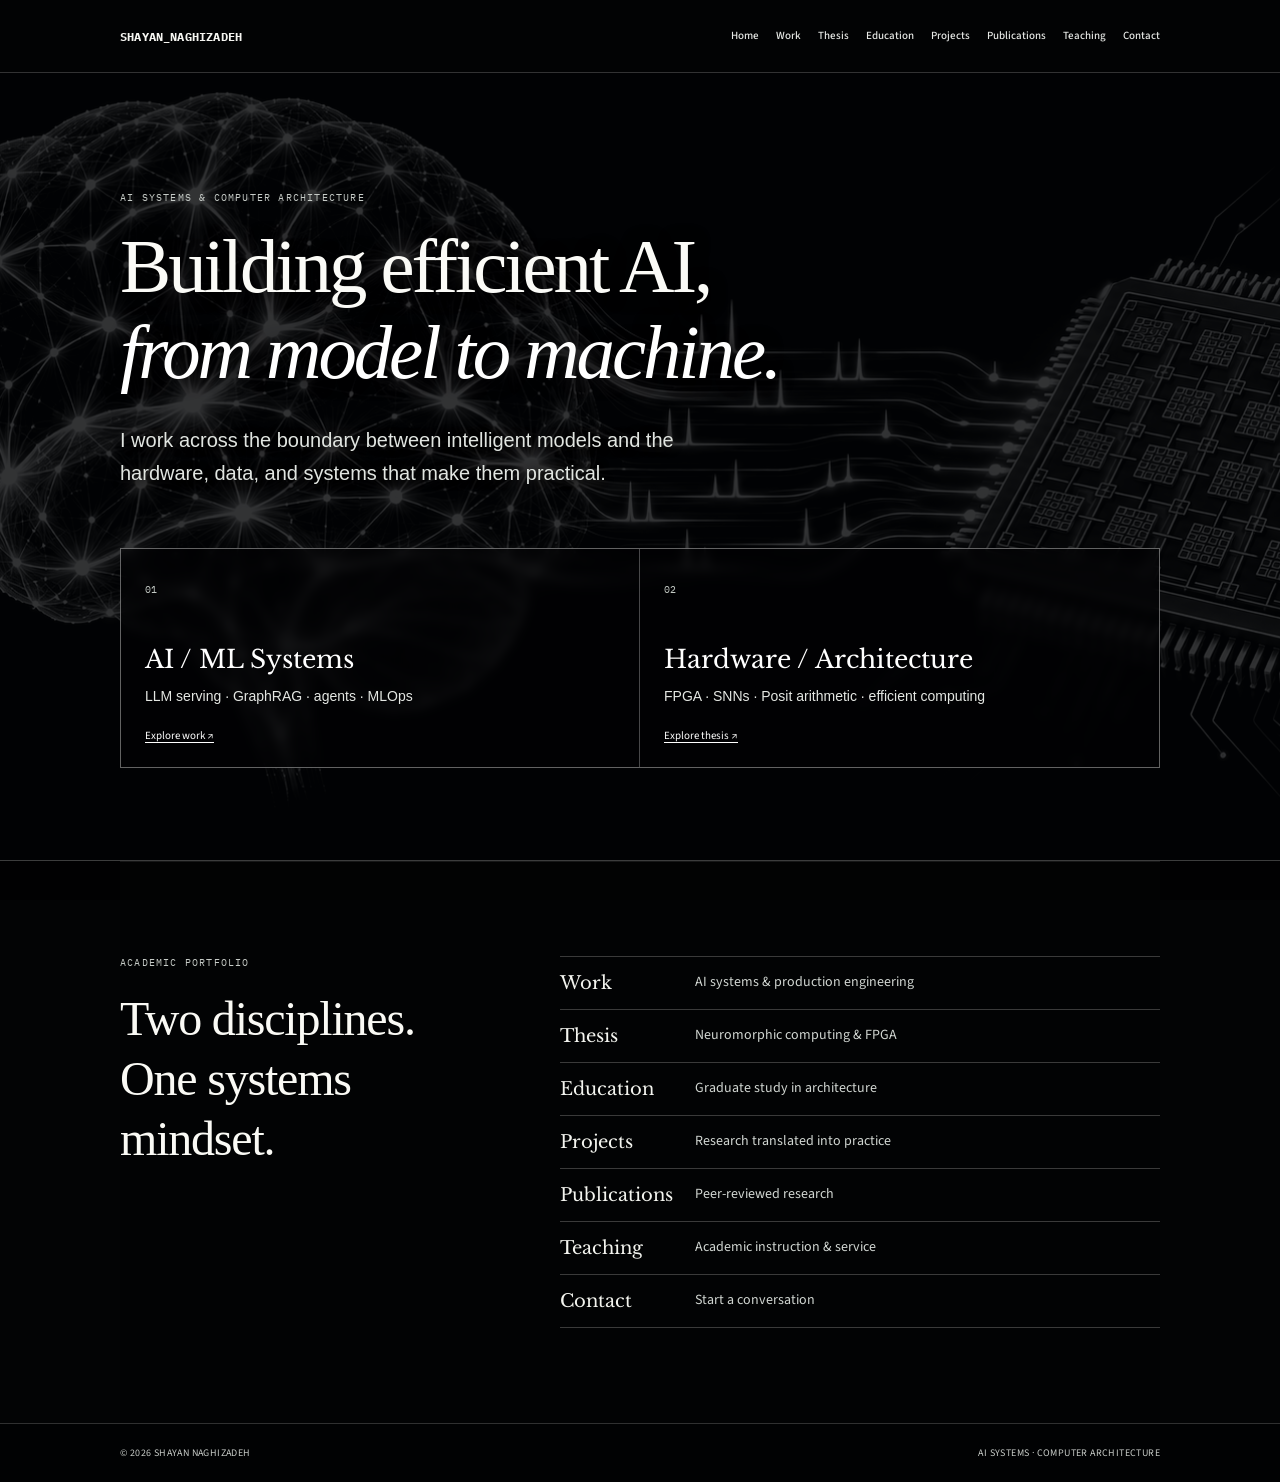
==== commit d644f08a: "Use full-page dark scientific visual system" ====
--- a/index.html
+++ b/index.html
@@ -1 +1 @@
-<!doctype html><html lang="en"><head><meta charset="utf-8"><meta name="viewport" content="width=device-width,initial-scale=1"><meta name="theme-color" content="#101417"><meta name="description" content="Shayan Naghizadeh — AI Systems and Computer Architecture."><link rel="icon" href="favicon.svg" type="image/svg+xml"><link rel="preconnect" href="https://fonts.googleapis.com"><link rel="preconnect" href="https://fonts.gstatic.com" crossorigin><link href="https://fonts.googleapis.com/css2?family=IBM+Plex+Mono:wght@400;500&family=Libre+Baskerville:ital,wght@0,400;0,700;1,400&family=Source+Sans+3:wght@400;500;600;700&display=swap" rel="stylesheet"><link rel="stylesheet" href="styles.css"><script src="script.js" defer></script><title>Shayan Naghizadeh — AI Systems & Computer Architecture</title></head><body><a class="skip" href="#main">Skip to content</a><header class="site-head"><nav class="nav shell" aria-label="Primary"><a class="brand" href="index.html">SHAYAN<span>_</span>NAGHIZADEH</a><button id="menuToggle" class="menu" aria-expanded="false" aria-label="Open navigation">MENU</button><div id="navLinks" class="navlinks"><a href="index.html">Home</a><a href="work.html">Work</a><a href="thesis.html">Thesis</a><a href="education.html">Education</a><a href="projects.html">Projects</a><a href="publications.html">Publications</a><a href="teaching.html">Teaching</a><a href="contact.html">Contact</a></div></nav></header><main id="main"><section class="home-hero"><div class="shell"><p class="overline">AI SYSTEMS &amp; COMPUTER ARCHITECTURE</p><h1>Building efficient AI,<br><em>from model to machine.</em></h1><p class="lede">I work across the boundary between intelligent models and the hardware, data, and systems that make them practical.</p><div class="dual-identity"><a href="work.html"><span>01</span><strong>AI / ML Systems</strong><small>LLM serving · GraphRAG · agents · MLOps</small><b>Explore work ↗</b></a><a href="thesis.html"><span>02</span><strong>Hardware / Architecture</strong><small>FPGA · SNNs · Posit arithmetic · efficient computing</small><b>Explore thesis ↗</b></a></div></div></section><section class="home-map shell"><div><p class="overline">ACADEMIC PORTFOLIO</p><h2>Two disciplines.<br>One systems mindset.</h2></div><div class="page-grid"><a href="work.html">Work <span>AI systems &amp; production engineering</span></a><a href="thesis.html">Thesis <span>Neuromorphic computing &amp; FPGA</span></a><a href="education.html">Education <span>Graduate study in architecture</span></a><a href="projects.html">Projects <span>Research translated into practice</span></a><a href="publications.html">Publications <span>Peer-reviewed research</span></a><a href="teaching.html">Teaching <span>Academic instruction &amp; service</span></a><a href="contact.html">Contact <span>Start a conversation</span></a></div></section></main><footer><div class="shell"><span>© <span id="year">2026</span> SHAYAN NAGHIZADEH</span><span>AI SYSTEMS · COMPUTER ARCHITECTURE</span></div></footer></body></html>+<!doctype html><html lang="en"><head><meta charset="utf-8"><meta name="viewport" content="width=device-width,initial-scale=1"><meta name="theme-color" content="#101417"><meta name="description" content="Shayan Naghizadeh — AI Systems and Computer Architecture."><link rel="icon" href="favicon.svg" type="image/svg+xml"><link rel="preconnect" href="https://fonts.googleapis.com"><link rel="preconnect" href="https://fonts.gstatic.com" crossorigin><link href="https://fonts.googleapis.com/css2?family=IBM+Plex+Mono:wght@400;500&family=Libre+Baskerville:ital,wght@0,400;0,700;1,400&family=Source+Sans+3:wght@400;500;600;700&display=swap" rel="stylesheet"><link rel="stylesheet" href="styles.css"><script src="script.js" defer></script><title>Shayan Naghizadeh — AI Systems & Computer Architecture</title></head><body class="theme-neural"><a class="skip" href="#main">Skip to content</a><header class="site-head"><nav class="nav shell" aria-label="Primary"><a class="brand" href="index.html">SHAYAN<span>_</span>NAGHIZADEH</a><button id="menuToggle" class="menu" aria-expanded="false" aria-label="Open navigation">MENU</button><div id="navLinks" class="navlinks"><a href="index.html">Home</a><a href="work.html">Work</a><a href="thesis.html">Thesis</a><a href="education.html">Education</a><a href="projects.html">Projects</a><a href="publications.html">Publications</a><a href="teaching.html">Teaching</a><a href="contact.html">Contact</a></div></nav></header><main id="main"><section class="home-hero"><div class="shell"><p class="overline">AI SYSTEMS &amp; COMPUTER ARCHITECTURE</p><h1>Building efficient AI,<br><em>from model to machine.</em></h1><p class="lede">I work across the boundary between intelligent models and the hardware, data, and systems that make them practical.</p><div class="dual-identity"><a href="work.html"><span>01</span><strong>AI / ML Systems</strong><small>LLM serving · GraphRAG · agents · MLOps</small><b>Explore work ↗</b></a><a href="thesis.html"><span>02</span><strong>Hardware / Architecture</strong><small>FPGA · SNNs · Posit arithmetic · efficient computing</small><b>Explore thesis ↗</b></a></div></div></section><section class="home-map shell"><div><p class="overline">ACADEMIC PORTFOLIO</p><h2>Two disciplines.<br>One systems mindset.</h2></div><div class="page-grid"><a href="work.html">Work <span>AI systems &amp; production engineering</span></a><a href="thesis.html">Thesis <span>Neuromorphic computing &amp; FPGA</span></a><a href="education.html">Education <span>Graduate study in architecture</span></a><a href="projects.html">Projects <span>Research translated into practice</span></a><a href="publications.html">Publications <span>Peer-reviewed research</span></a><a href="teaching.html">Teaching <span>Academic instruction &amp; service</span></a><a href="contact.html">Contact <span>Start a conversation</span></a></div></section></main><footer><div class="shell"><span>© <span id="year">2026</span> SHAYAN NAGHIZADEH</span><span>AI SYSTEMS · COMPUTER ARCHITECTURE</span></div></footer></body></html>
--- a/styles.css
+++ b/styles.css
@@ -1 +1,33 @@
-:root{--black:#0a0a0a;--ink:#171717;--text:#303030;--muted:#737373;--paper:#fff;--line:#d8d8d8;--soft:#f5f5f5;--serif:"Libre Baskerville",Georgia,serif;--sans:"Source Sans 3",Arial,sans-serif;--mono:"IBM Plex Mono",monospace;--max:1040px}*{box-sizing:border-box}html{scroll-behavior:smooth}body{margin:0;background:#fff;color:var(--text);font:17px/1.72 var(--sans)}a{color:inherit;text-decoration:none}.shell{width:min(var(--max),calc(100% - 48px));margin:auto}.skip{position:fixed;top:-60px;left:12px;padding:8px 12px;background:#fff;border:1px solid #111;z-index:99;font:12px var(--sans)}.skip:focus{top:12px}.site-head{background:#fff;border-bottom:1px solid var(--line)}.nav{height:72px;display:flex;align-items:center;justify-content:space-between;gap:25px}.brand{font:700 12px var(--mono);letter-spacing:.015em;white-space:nowrap}.brand span{color:#111}.navlinks{display:flex;align-items:center;gap:17px;font:500 11px var(--sans)}.navlinks a{padding:3px 0;border-bottom:1px solid transparent}.navlinks a:hover{border-color:#111}.menu{display:none;border:0;background:#fff;font:500 11px var(--sans);letter-spacing:.05em}.overline{margin:0 0 20px;color:#777;font:400 10px var(--mono);letter-spacing:.12em}.home-hero,.page-hero{padding:118px 0 92px;border-bottom:1px solid #111}.home-hero,.thesis-hero{position:relative;isolation:isolate;color:#fff;background:#0a0a0a url("assets/thesis-neuromorphic.png") center/cover no-repeat}.home-hero:before,.thesis-hero:before,.page-hero.dark:before{content:"";position:absolute;inset:0;background:rgba(0,0,0,.66);z-index:-1}.page-hero.dark{position:relative;isolation:isolate;color:#fff;background:#090909 url("assets/agentic-graph.png") center/cover no-repeat}.page-hero.paper{background:#fff;color:var(--ink);border-bottom:1px solid var(--line)}.home-hero h1,.page-hero h1{max-width:850px;margin:0;color:inherit;font:400 clamp(44px,6vw,78px)/1.12 var(--serif);letter-spacing:-.04em}.home-hero h1 em,.page-hero h1 em{font-style:italic;color:inherit}.home-hero .overline,.thesis-hero .overline,.page-hero.dark .overline{color:#d4d4d4}.lede{max-width:640px;margin:28px 0 0;color:#555;font-size:20px;line-height:1.65}.home-hero .lede,.thesis-hero .lede,.page-hero.dark .lede{color:#e5e5e5}.thesis-meta{margin:21px 0 0;color:#d2d2d2;font:12px/1.7 var(--sans)}.dual-identity{display:grid;grid-template-columns:1fr 1fr;gap:0;margin-top:58px;border:1px solid rgba(255,255,255,.62);background:rgba(0,0,0,.18)}.dual-identity a{min-height:190px;padding:24px;border-right:1px solid rgba(255,255,255,.62);transition:background .2s}.dual-identity a:last-child{border-right:0}.dual-identity a:hover{background:rgba(255,255,255,.1)}.dual-identity span{color:#d0d0d0;font:10px var(--mono)}.dual-identity strong{display:block;margin-top:42px;font:400 25px var(--serif)}.dual-identity small{display:block;margin-top:9px;color:#e1e1e1;font-size:14px}.dual-identity b{display:block;margin-top:20px;font:400 11px var(--sans);text-decoration:underline;text-underline-offset:3px}.home-map{display:grid;grid-template-columns:.75fr 1.25fr;gap:80px;padding:95px 0}.home-map h2,.content h2{margin:0;color:#1b1b1b;font:400 clamp(31px,4vw,48px)/1.25 var(--serif);letter-spacing:-.025em}.page-grid{border-top:1px solid var(--line)}.page-grid a{display:grid;grid-template-columns:115px 1fr;gap:20px;padding:15px 0;border-bottom:1px solid var(--line);font:400 18px var(--serif)}.page-grid span{color:#6d6d6d;font:14px var(--sans)}.split{display:block}.page-art,.thesis-image{display:none}.content{padding:87px 0}.detail-grid{display:grid;grid-template-columns:190px 1fr;gap:70px}.detail-grid aside{border-top:1px solid var(--line);padding-top:13px}.detail-grid aside p:last-child{margin:0;color:#747474;font:13px/1.7 var(--sans)}.detail-grid>div>p:not(.overline){max-width:720px;color:#494949;font-size:17px;line-height:1.86}.capabilities{display:flex;flex-wrap:wrap;gap:0;margin-top:30px;border-top:1px solid var(--line);border-left:1px solid var(--line)}.capabilities span{padding:8px 10px;border-right:1px solid var(--line);border-bottom:1px solid var(--line);color:#555;font:11px var(--sans)}.flow{display:grid;grid-template-columns:1fr 30px 1fr 30px 1fr;align-items:center;gap:8px;margin:62px 0 0;padding:22px 0;border-top:1px solid #222;border-bottom:1px solid #222}.flow div{color:#222;font:400 16px var(--serif)}.flow small{display:block;margin-top:5px;color:#777;font:11px var(--sans)}.flow i{color:#444;font-style:normal;text-align:center}.callout{margin-top:46px;padding:0;border-top:1px solid #222}.callout .overline{padding-top:18px}.callout h3{margin:0 0 10px;color:#222;font:400 29px var(--serif)}.callout p:last-child{max-width:700px;margin:0;color:#555;font-size:16px;line-height:1.8}.four-up{display:grid;grid-template-columns:repeat(4,1fr);margin-top:65px;border-top:1px solid var(--line)}.four-up div{padding:17px 18px 14px 0;border-bottom:1px solid #e9e9e9}.four-up b{color:#222;font:400 19px var(--serif)}.four-up p{margin:7px 0 0;color:#666;font-size:14px;line-height:1.65}.education-card{max-width:760px;margin:auto}.education-card .field{margin-top:7px;font:400 21px var(--serif)}.institution{color:#606060;font-size:16px;line-height:1.75}.education-card dl{margin:42px 0 0;border-top:1px solid var(--line)}.education-card dt,.education-card dd{display:inline-block;vertical-align:top;padding:14px 0;border-bottom:1px solid var(--line)}.education-card dt{width:22%;color:#777;font:10px var(--mono)}.education-card dd{width:77%;margin:0;color:#444;font-size:16px}.project-list{padding-top:30px}.project-list article,.pubs article{display:grid;grid-template-columns:50px 1fr 135px;gap:21px;padding:27px 0;border-top:1px solid var(--line)}.project-list article>span,.pubs article>span{color:#777;font:10px var(--mono)}.project-list h2,.pubs h2{font-size:27px;line-height:1.32}.project-list p,.pubs p:not(.overline){max-width:690px;color:#5c5c5c;font-size:16px;line-height:1.75}.project-list b,.project-list a{color:#555;font:10px var(--mono)}.pubs{max-width:900px}.pubs article{grid-template-columns:50px 1fr}.pubs a{color:#333;font:14px var(--sans);text-decoration:underline;text-underline-offset:3px}.teaching-grid{display:grid;grid-template-columns:1fr 1fr;gap:55px}.teaching-grid article{padding:0;border-top:1px solid var(--line)}.teaching-grid .overline{padding-top:18px}.teaching-grid h2{font-size:35px}.teaching-grid ul{margin:28px 0 0;padding:0;list-style:none;border-top:1px solid var(--line)}.teaching-grid li{display:grid;grid-template-columns:1fr 170px;gap:15px;padding:13px 0;border-bottom:1px solid var(--line);font:16px var(--sans)}.teaching-grid li span{color:#777;font:13px var(--sans);text-align:right}.contact-page{max-width:830px;padding-top:30px}.contact-page a{display:grid;grid-template-columns:100px 1fr 25px;gap:15px;padding:19px 0;border-top:1px solid var(--line);color:#222;font:400 21px var(--serif)}.contact-page a:last-child{border-bottom:1px solid var(--line)}.contact-page span{padding-top:7px;color:#777;font:10px var(--mono)}.contact-page b{font:400 16px var(--sans)}footer{padding:22px 0;background:#fff;color:#777;border-top:1px solid var(--line);font:10px var(--sans);letter-spacing:.04em}footer .shell{display:flex;justify-content:space-between}.js .reveal{opacity:1;transform:none}@media(max-width:800px){body{font-size:16px}.shell{width:min(100% - 36px,var(--max))}.nav{height:62px}.menu{display:block}.navlinks{display:none;position:absolute;top:62px;left:0;right:0;padding:9px 18px 15px;background:#fff;border-bottom:1px solid var(--line);flex-direction:column;align-items:stretch;gap:0}.navlinks.open{display:flex}.navlinks a{padding:9px 0}.home-hero,.page-hero{padding:74px 0 61px}.home-hero h1,.page-hero h1{font-size:43px}.lede{font-size:18px}.dual-identity{grid-template-columns:1fr;margin-top:40px}.dual-identity a{min-height:165px;border-right:0;border-bottom:1px solid rgba(255,255,255,.62)}.dual-identity a:last-child{border-bottom:0}.home-map,.detail-grid,.teaching-grid{grid-template-columns:1fr;gap:32px;padding:65px 0}.page-grid a{grid-template-columns:1fr}.flow{grid-template-columns:1fr;gap:7px}.flow i{transform:rotate(90deg);text-align:left}.four-up{grid-template-columns:1fr 1fr;margin-top:45px}.project-list article,.pubs article{grid-template-columns:32px 1fr}.project-list b,.project-list a{grid-column:2}.project-list h2,.pubs h2{font-size:23px}.teaching-grid li{grid-template-columns:1fr}.teaching-grid li span{text-align:left}.contact-page a{grid-template-columns:1fr 22px}.contact-page span{grid-column:1/3}.education-card dt{width:27%}.education-card dd{width:72%}footer .shell{flex-direction:column;gap:7px}}+:root{--black:#0a0a0a;--ink:#171717;--text:#303030;--muted:#737373;--paper:#fff;--line:#d8d8d8;--soft:#f5f5f5;--serif:"Libre Baskerville",Georgia,serif;--sans:"Source Sans 3",Arial,sans-serif;--mono:"IBM Plex Mono",monospace;--max:1040px}*{box-sizing:border-box}html{scroll-behavior:smooth}body{margin:0;background:#fff;color:var(--text);font:17px/1.72 var(--sans)}a{color:inherit;text-decoration:none}.shell{width:min(var(--max),calc(100% - 48px));margin:auto}.skip{position:fixed;top:-60px;left:12px;padding:8px 12px;background:#fff;border:1px solid #111;z-index:99;font:12px var(--sans)}.skip:focus{top:12px}.site-head{background:#fff;border-bottom:1px solid var(--line)}.nav{height:72px;display:flex;align-items:center;justify-content:space-between;gap:25px}.brand{font:700 12px var(--mono);letter-spacing:.015em;white-space:nowrap}.brand span{color:#111}.navlinks{display:flex;align-items:center;gap:17px;font:500 11px var(--sans)}.navlinks a{padding:3px 0;border-bottom:1px solid transparent}.navlinks a:hover{border-color:#111}.menu{display:none;border:0;background:#fff;font:500 11px var(--sans);letter-spacing:.05em}.overline{margin:0 0 20px;color:#777;font:400 10px var(--mono);letter-spacing:.12em}.home-hero,.page-hero{padding:118px 0 92px;border-bottom:1px solid #111}.home-hero,.thesis-hero{position:relative;isolation:isolate;color:#fff;background:#0a0a0a url("assets/thesis-neuromorphic.png") center/cover no-repeat}.home-hero:before,.thesis-hero:before,.page-hero.dark:before{content:"";position:absolute;inset:0;background:rgba(0,0,0,.66);z-index:-1}.page-hero.dark{position:relative;isolation:isolate;color:#fff;background:#090909 url("assets/agentic-graph.png") center/cover no-repeat}.page-hero.paper{background:#fff;color:var(--ink);border-bottom:1px solid var(--line)}.home-hero h1,.page-hero h1{max-width:850px;margin:0;color:inherit;font:400 clamp(44px,6vw,78px)/1.12 var(--serif);letter-spacing:-.04em}.home-hero h1 em,.page-hero h1 em{font-style:italic;color:inherit}.home-hero .overline,.thesis-hero .overline,.page-hero.dark .overline{color:#d4d4d4}.lede{max-width:640px;margin:28px 0 0;color:#555;font-size:20px;line-height:1.65}.home-hero .lede,.thesis-hero .lede,.page-hero.dark .lede{color:#e5e5e5}.thesis-meta{margin:21px 0 0;color:#d2d2d2;font:12px/1.7 var(--sans)}.dual-identity{display:grid;grid-template-columns:1fr 1fr;gap:0;margin-top:58px;border:1px solid rgba(255,255,255,.62);background:rgba(0,0,0,.18)}.dual-identity a{min-height:190px;padding:24px;border-right:1px solid rgba(255,255,255,.62);transition:background .2s}.dual-identity a:last-child{border-right:0}.dual-identity a:hover{background:rgba(255,255,255,.1)}.dual-identity span{color:#d0d0d0;font:10px var(--mono)}.dual-identity strong{display:block;margin-top:42px;font:400 25px var(--serif)}.dual-identity small{display:block;margin-top:9px;color:#e1e1e1;font-size:14px}.dual-identity b{display:block;margin-top:20px;font:400 11px var(--sans);text-decoration:underline;text-underline-offset:3px}.home-map{display:grid;grid-template-columns:.75fr 1.25fr;gap:80px;padding:95px 0}.home-map h2,.content h2{margin:0;color:#1b1b1b;font:400 clamp(31px,4vw,48px)/1.25 var(--serif);letter-spacing:-.025em}.page-grid{border-top:1px solid var(--line)}.page-grid a{display:grid;grid-template-columns:115px 1fr;gap:20px;padding:15px 0;border-bottom:1px solid var(--line);font:400 18px var(--serif)}.page-grid span{color:#6d6d6d;font:14px var(--sans)}.split{display:block}.page-art,.thesis-image{display:none}.content{padding:87px 0}.detail-grid{display:grid;grid-template-columns:190px 1fr;gap:70px}.detail-grid aside{border-top:1px solid var(--line);padding-top:13px}.detail-grid aside p:last-child{margin:0;color:#747474;font:13px/1.7 var(--sans)}.detail-grid>div>p:not(.overline){max-width:720px;color:#494949;font-size:17px;line-height:1.86}.capabilities{display:flex;flex-wrap:wrap;gap:0;margin-top:30px;border-top:1px solid var(--line);border-left:1px solid var(--line)}.capabilities span{padding:8px 10px;border-right:1px solid var(--line);border-bottom:1px solid var(--line);color:#555;font:11px var(--sans)}.flow{display:grid;grid-template-columns:1fr 30px 1fr 30px 1fr;align-items:center;gap:8px;margin:62px 0 0;padding:22px 0;border-top:1px solid #222;border-bottom:1px solid #222}.flow div{color:#222;font:400 16px var(--serif)}.flow small{display:block;margin-top:5px;color:#777;font:11px var(--sans)}.flow i{color:#444;font-style:normal;text-align:center}.callout{margin-top:46px;padding:0;border-top:1px solid #222}.callout .overline{padding-top:18px}.callout h3{margin:0 0 10px;color:#222;font:400 29px var(--serif)}.callout p:last-child{max-width:700px;margin:0;color:#555;font-size:16px;line-height:1.8}.four-up{display:grid;grid-template-columns:repeat(4,1fr);margin-top:65px;border-top:1px solid var(--line)}.four-up div{padding:17px 18px 14px 0;border-bottom:1px solid #e9e9e9}.four-up b{color:#222;font:400 19px var(--serif)}.four-up p{margin:7px 0 0;color:#666;font-size:14px;line-height:1.65}.education-card{max-width:760px;margin:auto}.education-card .field{margin-top:7px;font:400 21px var(--serif)}.institution{color:#606060;font-size:16px;line-height:1.75}.education-card dl{margin:42px 0 0;border-top:1px solid var(--line)}.education-card dt,.education-card dd{display:inline-block;vertical-align:top;padding:14px 0;border-bottom:1px solid var(--line)}.education-card dt{width:22%;color:#777;font:10px var(--mono)}.education-card dd{width:77%;margin:0;color:#444;font-size:16px}.project-list{padding-top:30px}.project-list article,.pubs article{display:grid;grid-template-columns:50px 1fr 135px;gap:21px;padding:27px 0;border-top:1px solid var(--line)}.project-list article>span,.pubs article>span{color:#777;font:10px var(--mono)}.project-list h2,.pubs h2{font-size:27px;line-height:1.32}.project-list p,.pubs p:not(.overline){max-width:690px;color:#5c5c5c;font-size:16px;line-height:1.75}.project-list b,.project-list a{color:#555;font:10px var(--mono)}.pubs{max-width:900px}.pubs article{grid-template-columns:50px 1fr}.pubs a{color:#333;font:14px var(--sans);text-decoration:underline;text-underline-offset:3px}.teaching-grid{display:grid;grid-template-columns:1fr 1fr;gap:55px}.teaching-grid article{padding:0;border-top:1px solid var(--line)}.teaching-grid .overline{padding-top:18px}.teaching-grid h2{font-size:35px}.teaching-grid ul{margin:28px 0 0;padding:0;list-style:none;border-top:1px solid var(--line)}.teaching-grid li{display:grid;grid-template-columns:1fr 170px;gap:15px;padding:13px 0;border-bottom:1px solid var(--line);font:16px var(--sans)}.teaching-grid li span{color:#777;font:13px var(--sans);text-align:right}.contact-page{max-width:830px;padding-top:30px}.contact-page a{display:grid;grid-template-columns:100px 1fr 25px;gap:15px;padding:19px 0;border-top:1px solid var(--line);color:#222;font:400 21px var(--serif)}.contact-page a:last-child{border-bottom:1px solid var(--line)}.contact-page span{padding-top:7px;color:#777;font:10px var(--mono)}.contact-page b{font:400 16px var(--sans)}footer{padding:22px 0;background:#fff;color:#777;border-top:1px solid var(--line);font:10px var(--sans);letter-spacing:.04em}footer .shell{display:flex;justify-content:space-between}.js .reveal{opacity:1;transform:none}@media(max-width:800px){body{font-size:16px}.shell{width:min(100% - 36px,var(--max))}.nav{height:62px}.menu{display:block}.navlinks{display:none;position:absolute;top:62px;left:0;right:0;padding:9px 18px 15px;background:#fff;border-bottom:1px solid var(--line);flex-direction:column;align-items:stretch;gap:0}.navlinks.open{display:flex}.navlinks a{padding:9px 0}.home-hero,.page-hero{padding:74px 0 61px}.home-hero h1,.page-hero h1{font-size:43px}.lede{font-size:18px}.dual-identity{grid-template-columns:1fr;margin-top:40px}.dual-identity a{min-height:165px;border-right:0;border-bottom:1px solid rgba(255,255,255,.62)}.dual-identity a:last-child{border-bottom:0}.home-map,.detail-grid,.teaching-grid{grid-template-columns:1fr;gap:32px;padding:65px 0}.page-grid a{grid-template-columns:1fr}.flow{grid-template-columns:1fr;gap:7px}.flow i{transform:rotate(90deg);text-align:left}.four-up{grid-template-columns:1fr 1fr;margin-top:45px}.project-list article,.pubs article{grid-template-columns:32px 1fr}.project-list b,.project-list a{grid-column:2}.project-list h2,.pubs h2{font-size:23px}.teaching-grid li{grid-template-columns:1fr}.teaching-grid li span{text-align:left}.contact-page a{grid-template-columns:1fr 22px}.contact-page span{grid-column:1/3}.education-card dt{width:27%}.education-card dd{width:72%}footer .shell{flex-direction:column;gap:7px}}.experience-panel,.skill-matrix,.references{margin-top:58px;padding-top:21px;border-top:1px solid var(--line)}.experience-panel h2{font-size:34px}.experience-panel>p:not(.overline){max-width:760px;color:#555}.experience-panel ul{max-width:800px;margin:24px 0 0;padding:0;list-style:none;border-top:1px solid var(--line)}.experience-panel li{padding:13px 0;border-bottom:1px solid var(--line);font-size:16px;line-height:1.65}.experience-panel li:before{content:"— ";color:#777}.skill-matrix{display:grid;grid-template-columns:190px 1fr;gap:20px 70px}.skill-matrix>.overline{grid-row:1/5;margin:0}.skill-matrix div{display:grid;grid-template-columns:180px 1fr;gap:20px;padding-bottom:13px;border-bottom:1px solid var(--line)}.skill-matrix b{font:400 16px var(--serif);color:#222}.skill-matrix span{color:#5d5d5d;font-size:14px}.references{padding-bottom:86px}.reference-list{border-top:1px solid var(--line)}.reference-list article{display:grid;grid-template-columns:210px 1fr 185px;gap:20px;padding:17px 0;border-bottom:1px solid var(--line)}.reference-list b{font:400 16px var(--serif);color:#222}.reference-list span,.reference-list a{color:#626262;font-size:14px;line-height:1.55}.reference-list a{text-decoration:underline;text-underline-offset:3px}@media(max-width:800px){.skill-matrix{grid-template-columns:1fr;gap:15px}.skill-matrix>.overline{grid-row:auto}.skill-matrix div{grid-template-columns:1fr;gap:4px}.reference-list article{grid-template-columns:1fr;gap:4px}}/* Compact follow-up layout: references remain readable and the work experience reads as one continuous narrative. */
+.callout + .experience-panel{margin-top:0;padding-top:18px;border-top:0}.callout + .experience-panel .overline{margin-bottom:12px;color:#222;font-weight:700}.callout + .experience-panel h2{margin-top:0}.reference-list article{display:block;padding:18px 0}.reference-list b,.reference-list span,.reference-list a{display:block}.reference-list b{margin-bottom:5px}.reference-list span{max-width:760px;margin-bottom:7px}.reference-list a{width:max-content;color:#333;font-size:14px}@media(max-width:800px){.reference-list article{display:block}.reference-list a{width:auto}}
+.experience-panel{margin-top:34px;padding-top:0;border-top:0}.experience-panel h2{margin-top:0}
+/* Subtle research visual fields. */
+.home-hero,.thesis-hero,.page-hero.dark,.page-hero.paper{color:var(--ink);background-color:#fff;background-size:1320px auto;background-repeat:repeat-x;background-position:center center;border-bottom:1px solid var(--line);animation:scientific-drift 82s ease-in-out infinite alternate}.home-hero,.thesis-hero{background-image:url("assets/neural-field.svg")}.page-hero.dark,.page-hero.paper{background-image:url("assets/graph-field.svg")}.home-hero:before,.thesis-hero:before,.page-hero.dark:before{display:none}.home-hero .overline,.thesis-hero .overline,.page-hero.dark .overline{color:#666}.home-hero .lede,.thesis-hero .lede,.page-hero.dark .lede,.thesis-meta{color:#4f4f4f}.dual-identity{background:rgba(255,255,255,.86);border-color:#cfcfcf}.dual-identity a{border-color:#cfcfcf}.dual-identity a:hover{background:#f9f9f9}.dual-identity span{color:#777}.dual-identity small{color:#555}.dual-identity strong,.dual-identity b{color:#1c1c1c}.dual-identity a:last-child{border-right:0}@keyframes scientific-drift{from{background-position:46% 50%}to{background-position:54% 50%}}@media(prefers-reduced-motion:reduce){.home-hero,.thesis-hero,.page-hero.dark,.page-hero.paper{animation:none}}
+/* Full-page dark research environment. */
+html{background:#030405}
+body{position:relative;isolation:isolate;background:transparent;color:#e9ece9;font-family:Arial,"Helvetica Neue",sans-serif;font-size:17px;line-height:1.72}
+body:before,body:after{content:"";position:fixed;inset:0;pointer-events:none}
+body:before{z-index:-2;background:#050607 url("assets/systems-field.png") center top/cover no-repeat;filter:grayscale(1) contrast(1.05)}
+body:after{z-index:-1;background:rgba(2,3,4,.62)}
+body.theme-neural:before{background-image:url("assets/thesis-neuromorphic.png")}
+body.theme-agent:before{background-image:url("assets/agentic-graph.png")}
+body.theme-systems:before{background-image:url("assets/systems-field.png")}
+.site-head{position:relative;background:rgba(3,4,5,.90);border-color:rgba(255,255,255,.19);backdrop-filter:blur(12px)}
+.brand,.brand span{color:#f5f5f1}.navlinks{color:#e7e9e6}.navlinks a:hover{border-color:#fff}.menu{color:#f3f3ee;background:transparent}
+.skip{background:#050607;color:#fff;border-color:#fff}
+.home-hero,.page-hero,.thesis-hero,.page-hero.dark,.page-hero.paper{position:relative;isolation:isolate;min-height:430px;color:#f7f7f2;background:rgba(3,5,6,.50)!important;background-image:none!important;border-color:rgba(255,255,255,.23);animation:none}
+.home-hero h1,.page-hero h1{color:#fbfbf7;font-family:Georgia,"Times New Roman",serif;text-shadow:0 2px 18px #000}
+.home-hero h1 em,.page-hero h1 em{color:#fff}.overline,.home-hero .overline,.thesis-hero .overline,.page-hero.dark .overline{color:#c6cbc7}.lede,.home-hero .lede,.thesis-hero .lede,.page-hero.dark .lede,.thesis-meta{color:#e1e5e1;text-shadow:0 1px 10px #000}
+.dual-identity{background:rgba(2,3,4,.66);border-color:rgba(255,255,255,.38);backdrop-filter:blur(5px)}
+.dual-identity a{border-color:rgba(255,255,255,.28)}.dual-identity a:hover{background:rgba(255,255,255,.10)}.dual-identity span{color:#c4cac5}.dual-identity small{color:#e4e7e3}.dual-identity strong,.dual-identity b{color:#fff}
+.home-map,.content{position:relative;background:rgba(3,4,5,.78);box-shadow:inset 0 1px 0 rgba(255,255,255,.08)}
+.home-map h2,.content h2,.experience-panel h2,.project-list h2,.pubs h2,.teaching-grid h2{color:#fafaf5;font-family:Georgia,"Times New Roman",serif}
+.page-grid,.page-grid a,.capabilities,.capabilities span,.flow,.callout,.four-up,.four-up div,.education-card dl,.education-card dt,.education-card dd,.project-list article,.pubs article,.teaching-grid article,.teaching-grid ul,.teaching-grid li,.contact-page a,.experience-panel,.experience-panel ul,.experience-panel li,.skill-matrix,.skill-matrix div,.references,.reference-list,.reference-list article{border-color:rgba(255,255,255,.22)!important}
+.page-grid a,.flow div,.flow i,.callout h3,.four-up b,.education-card .field,.education-card dd,.project-list b,.project-list a,.pubs a,.contact-page a,.contact-page b,.skill-matrix b,.reference-list b{color:#f3f4ef!important}
+.page-grid span,.detail-grid aside p:last-child,.capabilities span,.flow small,.four-up p,.institution,.education-card dt,.project-list article>span,.pubs article>span,.project-list p,.pubs p:not(.overline),.teaching-grid li span,.contact-page span,.experience-panel>p:not(.overline),.experience-panel li,.skill-matrix span,.reference-list span,.reference-list a,.callout p:last-child,.detail-grid>div>p:not(.overline){color:#d1d6d2!important}
+.project-list p,.pubs p:not(.overline),.detail-grid>div>p:not(.overline),.experience-panel>p:not(.overline){text-shadow:0 1px 7px #000}
+.pubs a,.reference-list a,.contact-page a{text-decoration-color:rgba(255,255,255,.55)}
+.flow,.callout{border-color:rgba(255,255,255,.4)!important}.callout + .experience-panel .overline{color:#d1d6d2!important}
+footer{position:relative;background:rgba(2,3,4,.89);color:#c8ccc8;border-color:rgba(255,255,255,.18)}
+@media(max-width:800px){.navlinks{background:#050607;border-color:rgba(255,255,255,.2)}.home-hero,.page-hero,.thesis-hero{min-height:0}.home-map,.content{background:rgba(3,4,5,.84)}}
+@media(prefers-reduced-motion:reduce){*{scroll-behavior:auto!important}}
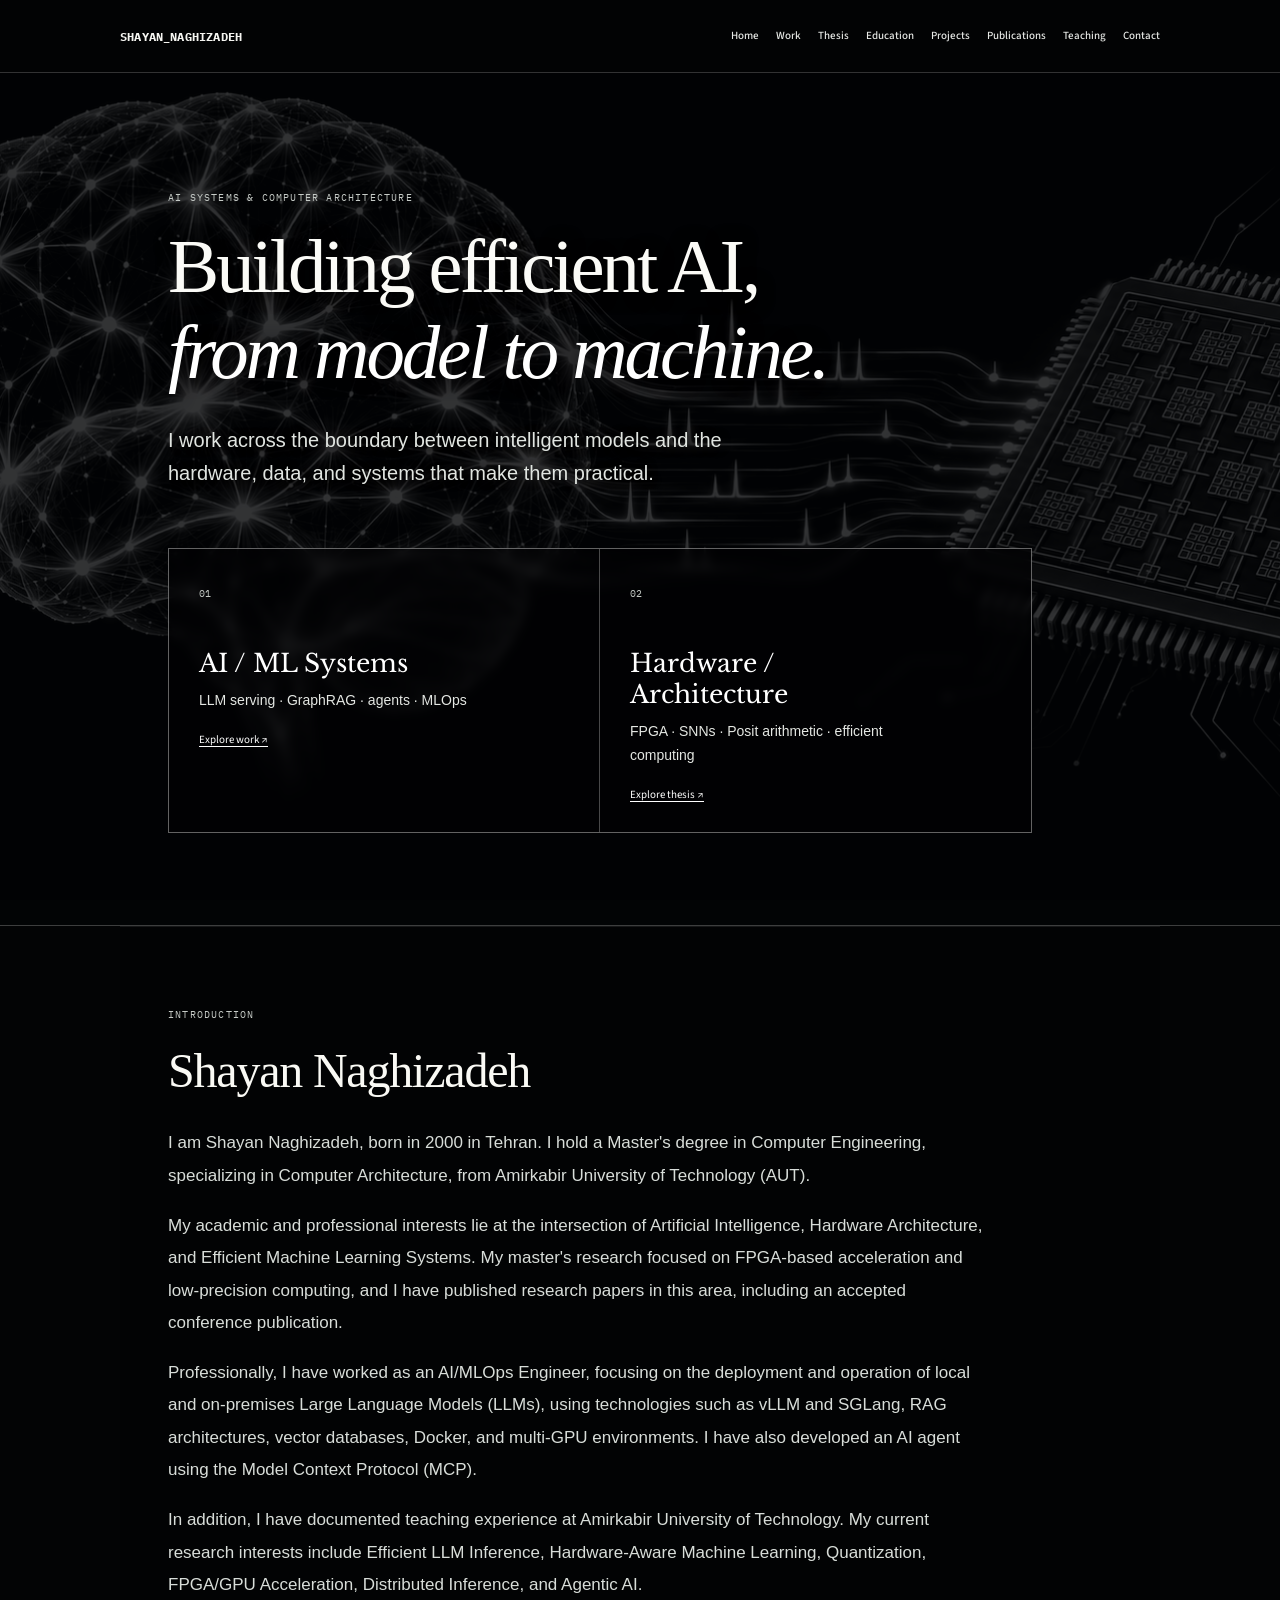
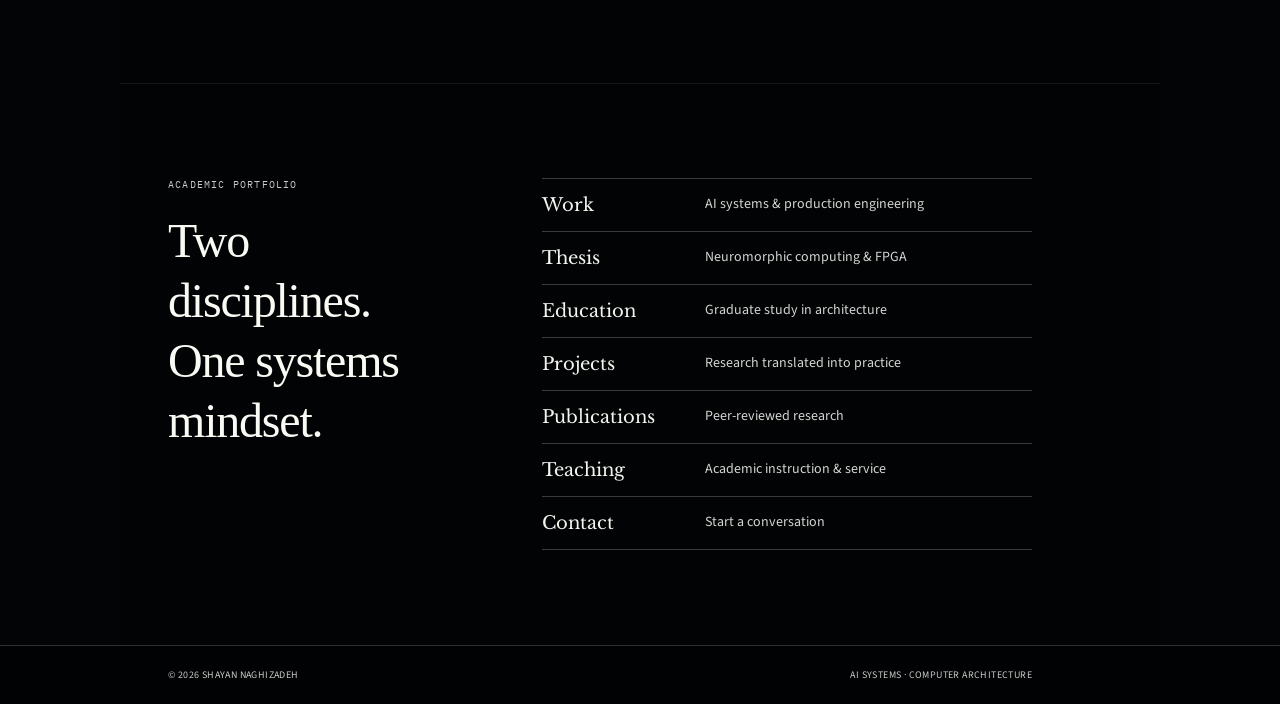
==== commit d60c95cc: "Add professional introduction to home page" ====
--- a/index.html
+++ b/index.html
@@ -1 +1 @@
-<!doctype html><html lang="en"><head><meta charset="utf-8"><meta name="viewport" content="width=device-width,initial-scale=1"><meta name="theme-color" content="#101417"><meta name="description" content="Shayan Naghizadeh — AI Systems and Computer Architecture."><link rel="icon" href="favicon.svg" type="image/svg+xml"><link rel="preconnect" href="https://fonts.googleapis.com"><link rel="preconnect" href="https://fonts.gstatic.com" crossorigin><link href="https://fonts.googleapis.com/css2?family=IBM+Plex+Mono:wght@400;500&family=Libre+Baskerville:ital,wght@0,400;0,700;1,400&family=Source+Sans+3:wght@400;500;600;700&display=swap" rel="stylesheet"><link rel="stylesheet" href="styles.css"><script src="script.js" defer></script><title>Shayan Naghizadeh — AI Systems & Computer Architecture</title></head><body class="theme-neural"><a class="skip" href="#main">Skip to content</a><header class="site-head"><nav class="nav shell" aria-label="Primary"><a class="brand" href="index.html">SHAYAN<span>_</span>NAGHIZADEH</a><button id="menuToggle" class="menu" aria-expanded="false" aria-label="Open navigation">MENU</button><div id="navLinks" class="navlinks"><a href="index.html">Home</a><a href="work.html">Work</a><a href="thesis.html">Thesis</a><a href="education.html">Education</a><a href="projects.html">Projects</a><a href="publications.html">Publications</a><a href="teaching.html">Teaching</a><a href="contact.html">Contact</a></div></nav></header><main id="main"><section class="home-hero"><div class="shell"><p class="overline">AI SYSTEMS &amp; COMPUTER ARCHITECTURE</p><h1>Building efficient AI,<br><em>from model to machine.</em></h1><p class="lede">I work across the boundary between intelligent models and the hardware, data, and systems that make them practical.</p><div class="dual-identity"><a href="work.html"><span>01</span><strong>AI / ML Systems</strong><small>LLM serving · GraphRAG · agents · MLOps</small><b>Explore work ↗</b></a><a href="thesis.html"><span>02</span><strong>Hardware / Architecture</strong><small>FPGA · SNNs · Posit arithmetic · efficient computing</small><b>Explore thesis ↗</b></a></div></div></section><section class="home-map shell"><div><p class="overline">ACADEMIC PORTFOLIO</p><h2>Two disciplines.<br>One systems mindset.</h2></div><div class="page-grid"><a href="work.html">Work <span>AI systems &amp; production engineering</span></a><a href="thesis.html">Thesis <span>Neuromorphic computing &amp; FPGA</span></a><a href="education.html">Education <span>Graduate study in architecture</span></a><a href="projects.html">Projects <span>Research translated into practice</span></a><a href="publications.html">Publications <span>Peer-reviewed research</span></a><a href="teaching.html">Teaching <span>Academic instruction &amp; service</span></a><a href="contact.html">Contact <span>Start a conversation</span></a></div></section></main><footer><div class="shell"><span>© <span id="year">2026</span> SHAYAN NAGHIZADEH</span><span>AI SYSTEMS · COMPUTER ARCHITECTURE</span></div></footer></body></html>+<!doctype html><html lang="en"><head><meta charset="utf-8"><meta name="viewport" content="width=device-width,initial-scale=1"><meta name="theme-color" content="#101417"><meta name="description" content="Shayan Naghizadeh — AI Systems and Computer Architecture."><link rel="icon" href="favicon.svg" type="image/svg+xml"><link rel="preconnect" href="https://fonts.googleapis.com"><link rel="preconnect" href="https://fonts.gstatic.com" crossorigin><link href="https://fonts.googleapis.com/css2?family=IBM+Plex+Mono:wght@400;500&family=Libre+Baskerville:ital,wght@0,400;0,700;1,400&family=Source+Sans+3:wght@400;500;600;700&display=swap" rel="stylesheet"><link rel="stylesheet" href="styles.css"><script src="script.js" defer></script><title>Shayan Naghizadeh — AI Systems & Computer Architecture</title></head><body class="theme-neural"><a class="skip" href="#main">Skip to content</a><header class="site-head"><nav class="nav shell" aria-label="Primary"><a class="brand" href="index.html">SHAYAN<span>_</span>NAGHIZADEH</a><button id="menuToggle" class="menu" aria-expanded="false" aria-label="Open navigation">MENU</button><div id="navLinks" class="navlinks"><a href="index.html">Home</a><a href="work.html">Work</a><a href="thesis.html">Thesis</a><a href="education.html">Education</a><a href="projects.html">Projects</a><a href="publications.html">Publications</a><a href="teaching.html">Teaching</a><a href="contact.html">Contact</a></div></nav></header><main id="main"><section class="home-hero"><div class="shell"><p class="overline">AI SYSTEMS &amp; COMPUTER ARCHITECTURE</p><h1>Building efficient AI,<br><em>from model to machine.</em></h1><p class="lede">I work across the boundary between intelligent models and the hardware, data, and systems that make them practical.</p><div class="dual-identity"><a href="work.html"><span>01</span><strong>AI / ML Systems</strong><small>LLM serving · GraphRAG · agents · MLOps</small><b>Explore work ↗</b></a><a href="thesis.html"><span>02</span><strong>Hardware / Architecture</strong><small>FPGA · SNNs · Posit arithmetic · efficient computing</small><b>Explore thesis ↗</b></a></div></div></section><section class="home-intro content shell"><p class="overline">INTRODUCTION</p><h2>Shayan Naghizadeh</h2><p>I am Shayan Naghizadeh, born in 2000 in Tehran. I hold a Master's degree in Computer Engineering, specializing in Computer Architecture, from Amirkabir University of Technology (AUT).</p><p>My academic and professional interests lie at the intersection of Artificial Intelligence, Hardware Architecture, and Efficient Machine Learning Systems. My master's research focused on FPGA-based acceleration and low-precision computing, and I have published research papers in this area, including an accepted conference publication.</p><p>Professionally, I have worked as an AI/MLOps Engineer, focusing on the deployment and operation of local and on-premises Large Language Models (LLMs), using technologies such as vLLM and SGLang, RAG architectures, vector databases, Docker, and multi-GPU environments. I have also developed an AI agent using the Model Context Protocol (MCP).</p><p>In addition, I have documented teaching experience at Amirkabir University of Technology. My current research interests include Efficient LLM Inference, Hardware-Aware Machine Learning, Quantization, FPGA/GPU Acceleration, Distributed Inference, and Agentic AI.</p></section><section class="home-map shell"><div><p class="overline">ACADEMIC PORTFOLIO</p><h2>Two disciplines.<br>One systems mindset.</h2></div><div class="page-grid"><a href="work.html">Work <span>AI systems &amp; production engineering</span></a><a href="thesis.html">Thesis <span>Neuromorphic computing &amp; FPGA</span></a><a href="education.html">Education <span>Graduate study in architecture</span></a><a href="projects.html">Projects <span>Research translated into practice</span></a><a href="publications.html">Publications <span>Peer-reviewed research</span></a><a href="teaching.html">Teaching <span>Academic instruction &amp; service</span></a><a href="contact.html">Contact <span>Start a conversation</span></a></div></section></main><footer><div class="shell"><span>© <span id="year">2026</span> SHAYAN NAGHIZADEH</span><span>AI SYSTEMS · COMPUTER ARCHITECTURE</span></div></footer></body></html>
--- a/styles.css
+++ b/styles.css
@@ -30,4 +30,45 @@
 .flow,.callout{border-color:rgba(255,255,255,.4)!important}.callout + .experience-panel .overline{color:#d1d6d2!important}
 footer{position:relative;background:rgba(2,3,4,.89);color:#c8ccc8;border-color:rgba(255,255,255,.18)}
 @media(max-width:800px){.navlinks{background:#050607;border-color:rgba(255,255,255,.2)}.home-hero,.page-hero,.thesis-hero{min-height:0}.home-map,.content{background:rgba(3,4,5,.84)}}
-@media(prefers-reduced-motion:reduce){*{scroll-behavior:auto!important}}+@media(prefers-reduced-motion:reduce){*{scroll-behavior:auto!important}}
+/* More breathing room inside image-overlay composition. */
+.home-hero .shell,.page-hero .shell{padding-right:clamp(3rem,9vw,10rem)}
+.dual-identity a{padding:28px clamp(2.25rem,4vw,4rem) 30px 30px}
+.teaching-grid li span{line-height:1.58}
+.teaching-grid li span a{display:inline-block;margin-top:3px;color:#f6f7f2;text-decoration:underline;text-decoration-color:rgba(255,255,255,.5);text-underline-offset:3px}
+@media(max-width:800px){.home-hero .shell,.page-hero .shell{padding-right:0}.dual-identity a{padding:24px}.teaching-grid li span a{margin-top:1px}}
+/* Site-wide safe space for all text on image-backed pages. */
+:root{--text-safe-right:clamp(4rem,10vw,11rem)}
+.home-hero .shell,.page-hero .shell,.content.shell,.home-map.shell,footer .shell{padding-right:var(--text-safe-right)}
+.dual-identity a{padding-right:var(--text-safe-right)}
+.page-grid a,.project-list article,.pubs article,.teaching-grid li,.contact-page a,.reference-list article,.experience-panel li{padding-right:clamp(3rem,6vw,6rem)}
+@media(max-width:800px){:root{--text-safe-right:2rem}.home-hero .shell,.page-hero .shell,.content.shell,.home-map.shell,footer .shell{padding-right:var(--text-safe-right)}.dual-identity a{padding-right:2rem}.page-grid a,.project-list article,.pubs article,.teaching-grid li,.contact-page a,.reference-list article,.experience-panel li{padding-right:2rem}}
+/* Education page only: 3rem space before all main text. */
+body.education-page .page-hero .shell,body.education-page .content.shell{padding-left:3rem}
+@media(max-width:800px){body.education-page .page-hero .shell,body.education-page .content.shell{padding-left:2rem}}
+/* Education fields: labels and values must never run together. */
+.education-card dl{display:grid;grid-template-columns:minmax(7.5rem,.28fr) minmax(0,1fr);column-gap:3rem}
+.education-card dt,.education-card dd{display:block;width:auto;margin:0;padding:18px 0}
+.education-card dt{padding-right:1rem}
+.education-card dd{padding-left:0}
+@media(max-width:800px){.education-card dl{grid-template-columns:1fr;column-gap:0}.education-card dt{padding:20px 0 5px;border-bottom:0!important}.education-card dd{padding:0 0 20px}.education-card dd:last-child{padding-bottom:20px}}
+/* Site-wide label/value spacing, matching the Education page. */
+@media(min-width:801px){
+  .page-grid a{column-gap:3rem}
+  .project-list article,.pubs article{column-gap:3rem}
+  .teaching-grid li{column-gap:3rem}
+  .contact-page a{column-gap:3rem}
+  .skill-matrix div{column-gap:3rem}
+  .reference-list article{column-gap:3rem}
+}
+@media(max-width:800px){
+  .page-grid a,.project-list article,.pubs article,.teaching-grid li,.contact-page a,.skill-matrix div,.reference-list article{row-gap:10px}
+}
+/* Global left text inset: matches the Education page on every page. */
+.home-hero .shell,.page-hero .shell,.content.shell,.home-map.shell,footer .shell{padding-left:3rem}
+@media(max-width:800px){.home-hero .shell,.page-hero .shell,.content.shell,.home-map.shell,footer .shell{padding-left:2rem}}
+/* Home-page professional introduction. */
+.home-intro{padding-top:82px;padding-bottom:82px}
+.home-intro h2{margin-bottom:26px}
+.home-intro>p:not(.overline){max-width:820px;margin:0 0 18px;color:#d8ddd9;font-size:17px;line-height:1.9}
+.home-intro>p:last-child{margin-bottom:0}
